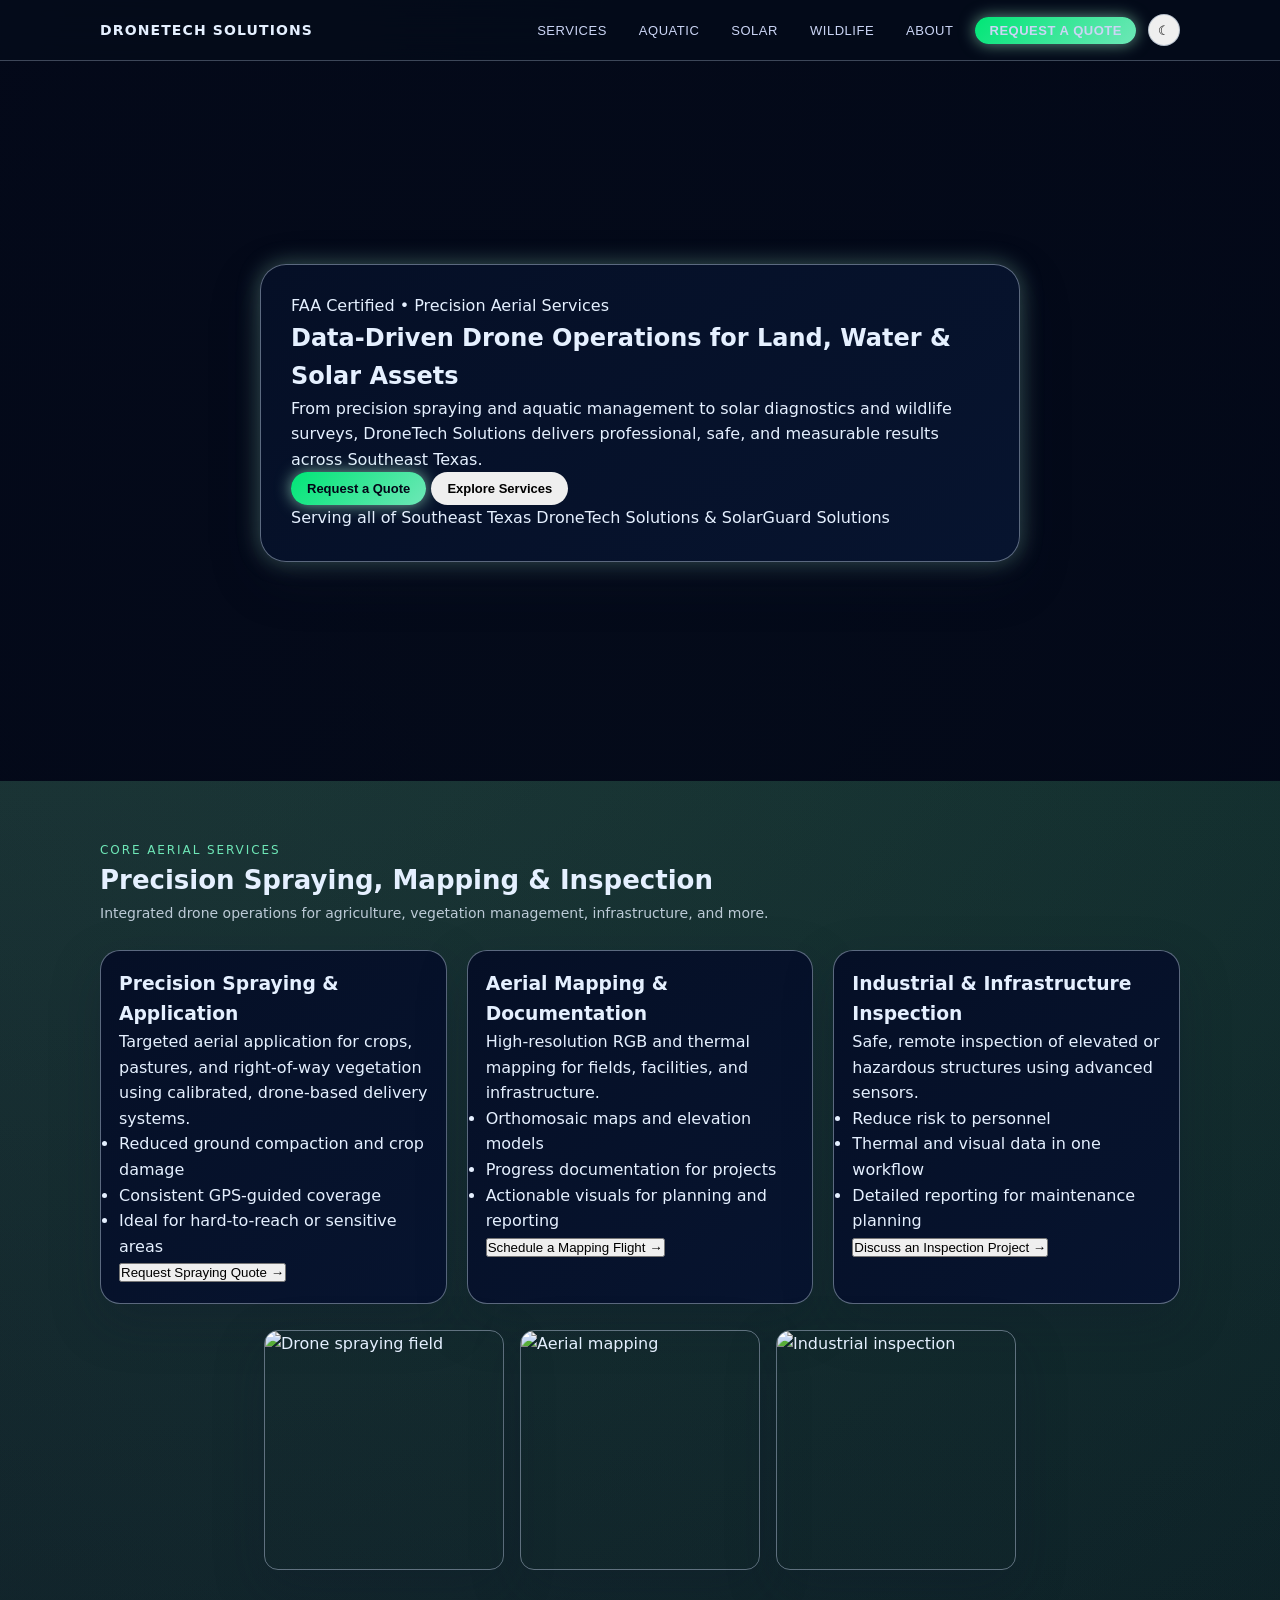
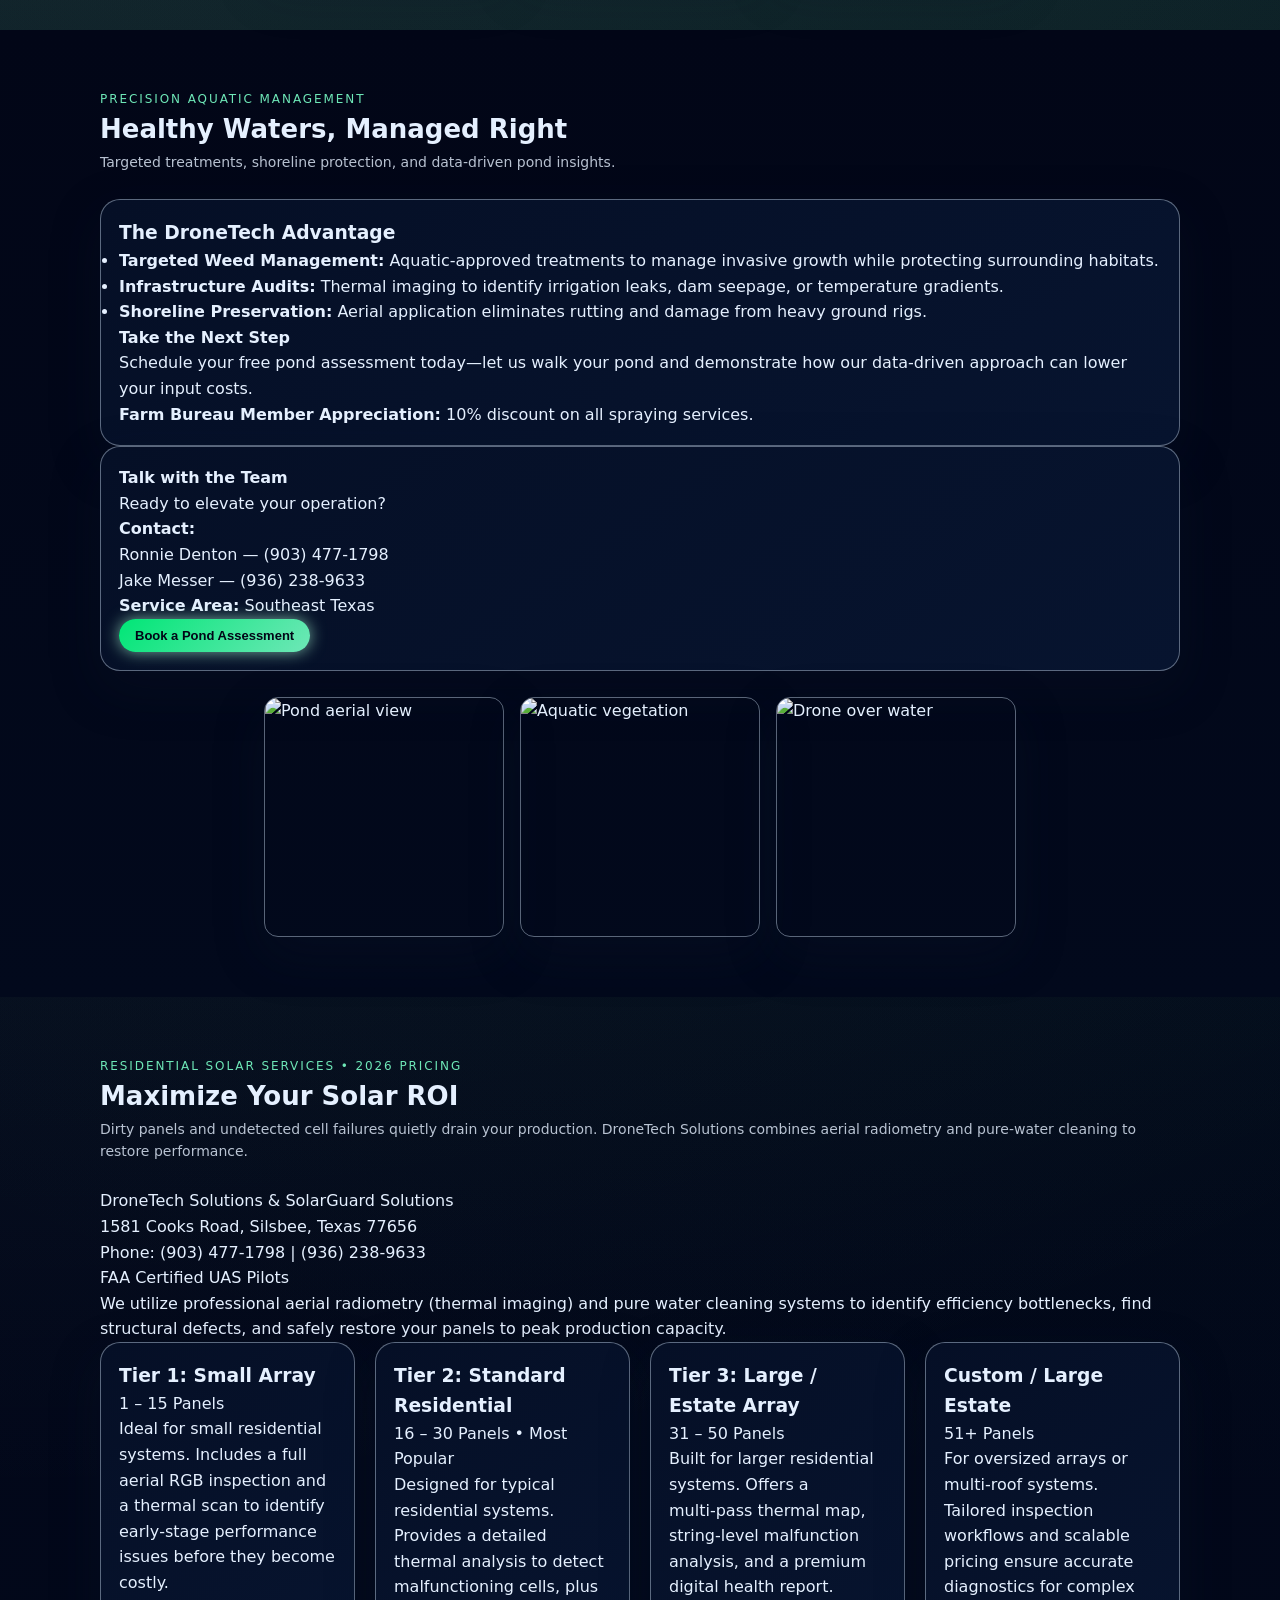
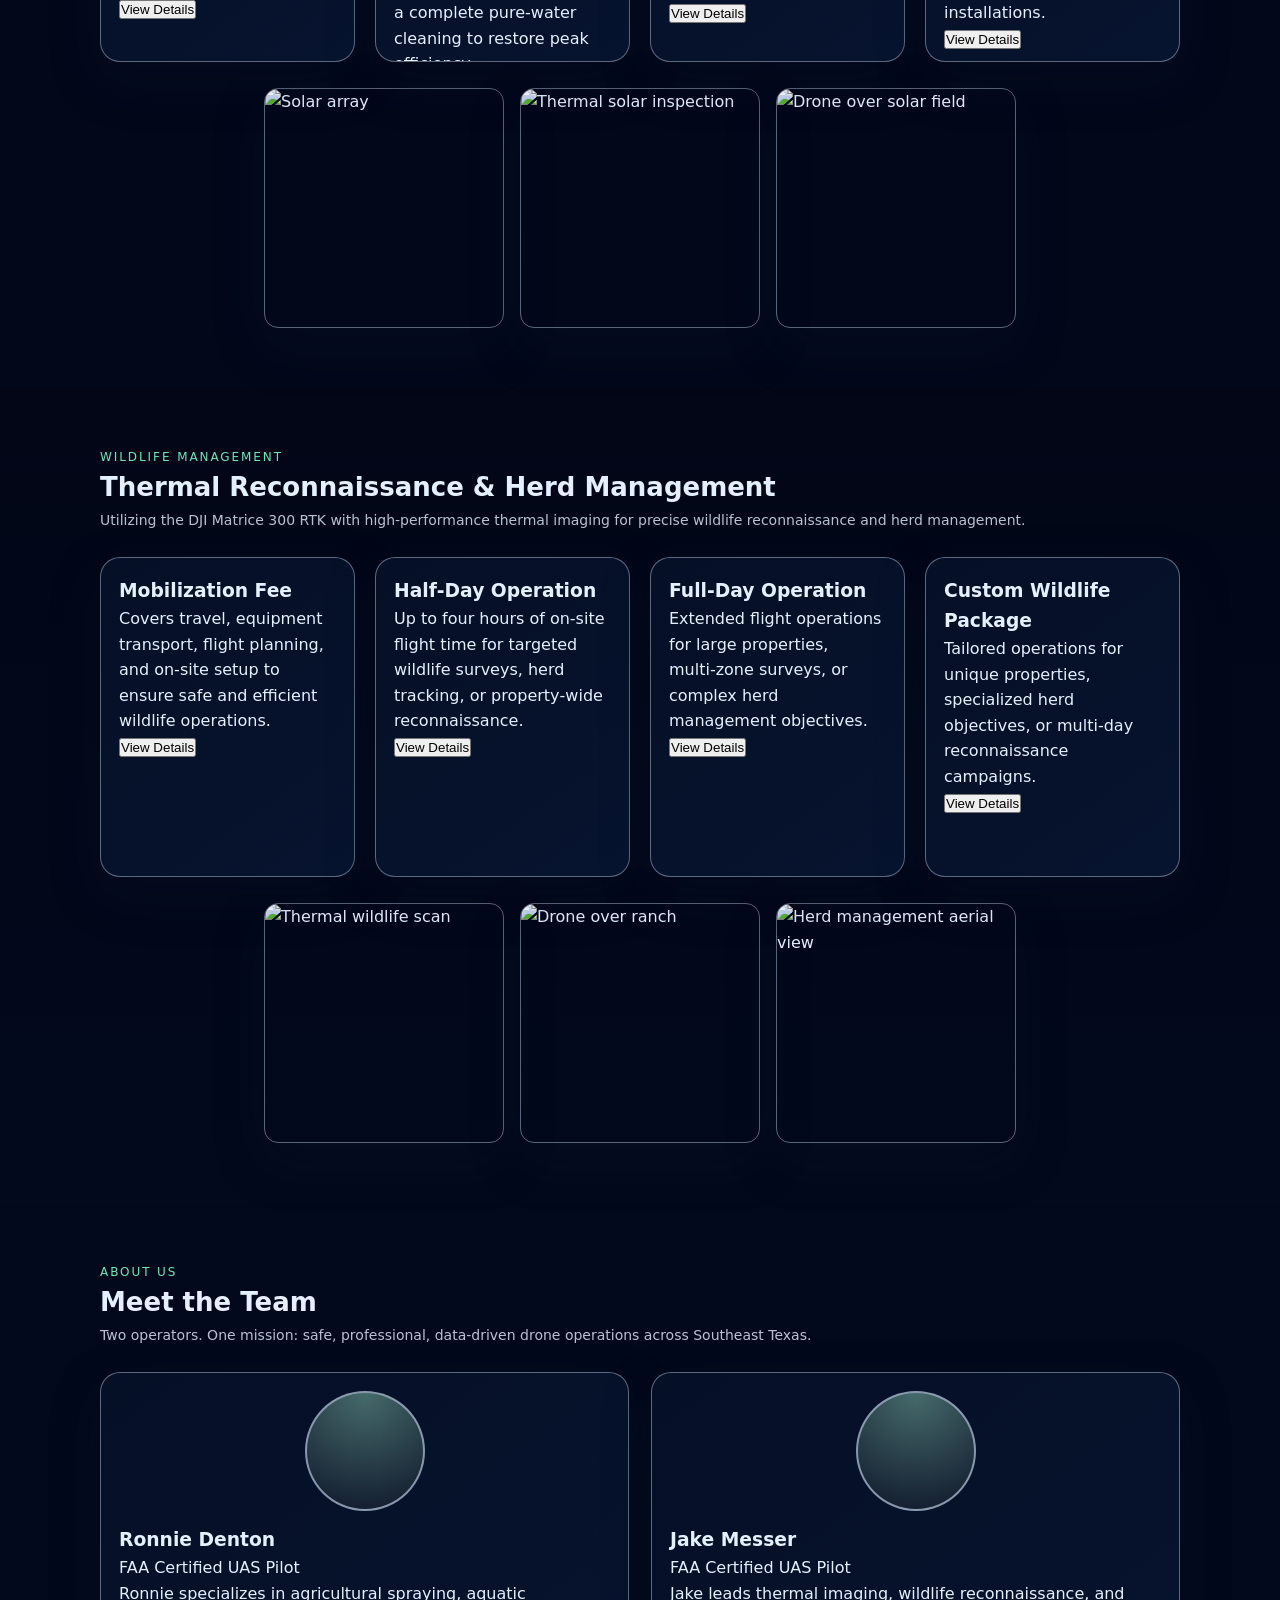
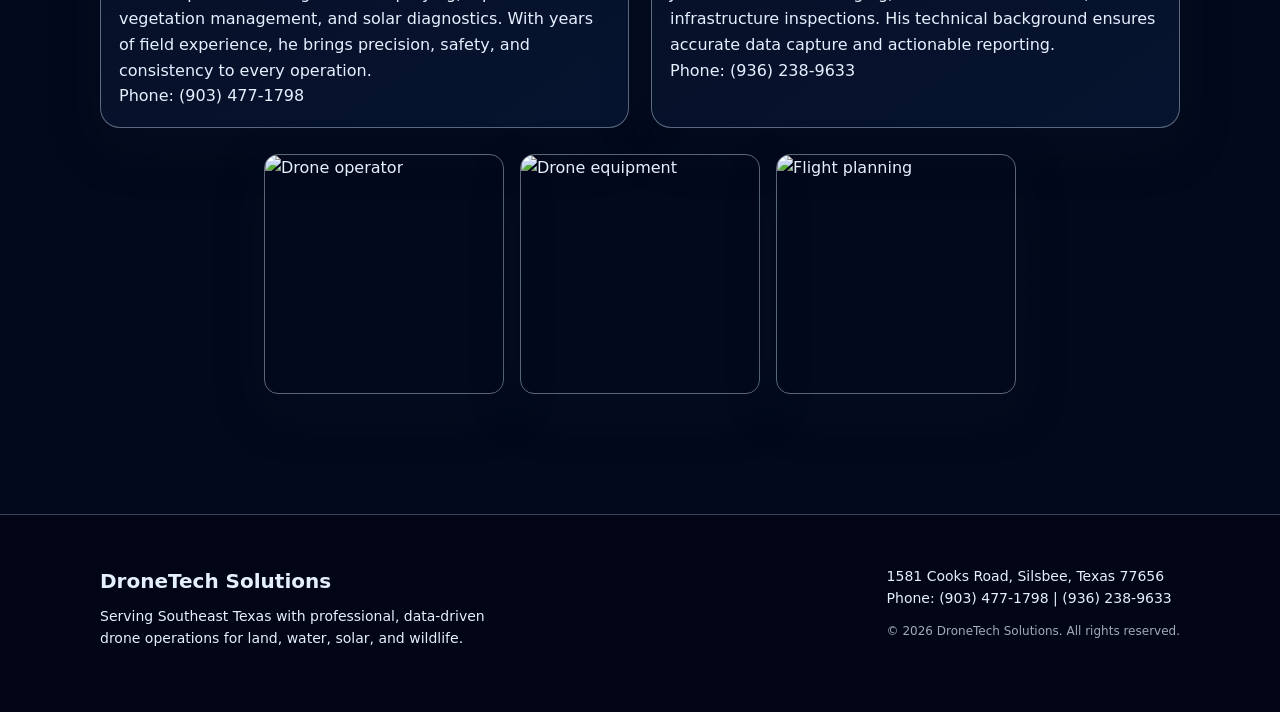
==== index.html @ 9f5ff547 "drone update June22" ====
<!DOCTYPE html>
<html lang="en" class="dark">
<head>
  <meta charset="UTF-8" />
  <title>DroneTech Solutions</title>
  <meta name="viewport" content="width=device-width, initial-scale=1" />
  <link rel="stylesheet" href="styles.css" />
</head>

<body class="dark">

  <!-- HEADER -->
  <header class="header">
    <div class="container header-inner">
      <div class="logo-text">DroneTech Solutions</div>
      <nav class="nav-links">
        <button class="nav-link" onclick="scrollToSection('services')">Services</button>
        <button class="nav-link" onclick="scrollToSection('aquatic')">Aquatic</button>
        <button class="nav-link" onclick="scrollToSection('solar')">Solar</button>
        <button class="nav-link" onclick="scrollToSection('wildlife')">Wildlife</button>
        <button class="nav-link" onclick="scrollToSection('about')">About</button>
        <button class="nav-link primary-nav" id="openModalNav">Request a Quote</button>
        <button class="theme-toggle" id="themeToggle">☾</button>
      </nav>
    </div>
  </header>

  <!-- HERO -->
  <section class="hero">
    <div class="hero-bg"></div>
    <div class="hero-overlay"></div>

    <div class="container">
      <div class="hero-content">
        <div class="hero-pill">FAA Certified • Precision Aerial Services</div>

        <h1 class="hero-title">Data‑Driven Drone Operations for Land, Water & Solar Assets</h1>

        <p class="hero-subtitle">
          From precision spraying and aquatic management to solar diagnostics and wildlife surveys,
          DroneTech Solutions delivers professional, safe, and measurable results across Southeast Texas.
        </p>

        <div class="hero-actions">
          <button class="btn btn-primary" id="openModalHero">Request a Quote</button>
          <button class="btn btn-ghost" onclick="scrollToSection('services')">Explore Services</button>
        </div>

        <div class="hero-meta">
          <span>Serving all of Southeast Texas</span>
          <span class="dot"></span>
          <span>DroneTech Solutions & SolarGuard Solutions</span>
        </div>
      </div>
    </div>
  </section>

  <!-- SERVICES -->
  <section class="section" id="services">
    <div class="container">

      <div class="section-header">
        <p class="section-kicker">Core Aerial Services</p>
        <h2 class="section-title">Precision Spraying, Mapping & Inspection</h2>
        <p class="section-subtitle">
          Integrated drone operations for agriculture, vegetation management, infrastructure, and more.
        </p>
      </div>

      <div class="card-grid-3">

        <!-- SERVICE CARD 1 -->
        <article class="service-card hover-glow">
          <h3 class="service-card-title">Precision Spraying & Application</h3>
          <p class="service-card-text">
            Targeted aerial application for crops, pastures, and right‑of‑way vegetation using
            calibrated, drone‑based delivery systems.
          </p>
          <ul class="service-list">
            <li><span class="service-dot"></span>Reduced ground compaction and crop damage</li>
            <li><span class="service-dot"></span>Consistent GPS‑guided coverage</li>
            <li><span class="service-dot"></span>Ideal for hard‑to‑reach or sensitive areas</li>
          </ul>
          <button class="link-button" id="openModalSpray">Request Spraying Quote →</button>
        </article>

        <!-- SERVICE CARD 2 -->
        <article class="service-card hover-glow">
          <h3 class="service-card-title">Aerial Mapping & Documentation</h3>
          <p class="service-card-text">
            High‑resolution RGB and thermal mapping for fields, facilities, and infrastructure.
          </p>
          <ul class="service-list">
            <li><span class="service-dot"></span>Orthomosaic maps and elevation models</li>
            <li><span class="service-dot"></span>Progress documentation for projects</li>
            <li><span class="service-dot"></span>Actionable visuals for planning and reporting</li>
          </ul>
          <button class="link-button" id="openModalMap">Schedule a Mapping Flight →</button>
        </article>

        <!-- SERVICE CARD 3 -->
        <article class="service-card hover-glow">
          <h3 class="service-card-title">Industrial & Infrastructure Inspection</h3>
          <p class="service-card-text">
            Safe, remote inspection of elevated or hazardous structures using advanced sensors.
          </p>
          <ul class="service-list">
            <li><span class="service-dot"></span>Reduce risk to personnel</li>
            <li><span class="service-dot"></span>Thermal and visual data in one workflow</li>
            <li><span class="service-dot"></span>Detailed reporting for maintenance planning</li>
          </ul>
          <button class="link-button" id="openModalInfra">Discuss an Inspection Project →</button>
        </article>

      </div>

      <!-- SERVICES IMAGE STRIP -->
      <div class="image-strip">
        <div class="image-square hover-glow">
          <img src="images/services-1.jpg" alt="Drone spraying field">
        </div>
        <div class="image-square hover-glow">
          <img src="images/services-2.jpg" alt="Aerial mapping">
        </div>
        <div class="image-square hover-glow">
          <img src="images/services-3.jpg" alt="Industrial inspection">
        </div>
      </div>

    </div>
  </section>

  <!-- AQUATIC -->
  <section class="section section-alt" id="aquatic">
    <div class="container">

      <div class="section-header">
        <p class="section-kicker">Precision Aquatic Management</p>
        <h2 class="section-title">Healthy Waters, Managed Right</h2>
        <p class="section-subtitle">
          Targeted treatments, shoreline protection, and data‑driven pond insights.
        </p>
      </div>

      <div class="split-layout">

        <div class="split-main hover-glow">
          <h3 class="split-title">The DroneTech Advantage</h3>

          <ul class="service-list">
            <li><span class="service-dot"></span>
              <strong>Targeted Weed Management:</strong> Aquatic‑approved treatments to manage invasive growth while protecting surrounding habitats.
            </li>
            <li><span class="service-dot"></span>
              <strong>Infrastructure Audits:</strong> Thermal imaging to identify irrigation leaks, dam seepage, or temperature gradients.
            </li>
            <li><span class="service-dot"></span>
              <strong>Shoreline Preservation:</strong> Aerial application eliminates rutting and damage from heavy ground rigs.
            </li>
          </ul>

          <div class="callout-box">
            <h4>Take the Next Step</h4>
            <p>
              Schedule your free pond assessment today—let us walk your pond and demonstrate how our
              data‑driven approach can lower your input costs.
            </p>
            <p class="callout-note">
              <strong>Farm Bureau Member Appreciation:</strong> 10% discount on all spraying services.
            </p>
          </div>
        </div>

        <aside class="split-side hover-glow">
          <h4 class="split-side-title">Talk with the Team</h4>
          <p class="split-side-text">Ready to elevate your operation?</p>

          <p class="split-side-contact">
            <strong>Contact:</strong><br>
            Ronnie Denton — (903) 477‑1798<br>
            Jake Messer — (936) 238‑9633
          </p>

          <p class="split-side-text">
            <strong>Service Area:</strong> Southeast Texas
          </p>

          <button class="btn btn-primary" id="openModalAquatic">Book a Pond Assessment</button>
        </aside>

      </div>

      <!-- AQUATIC IMAGE STRIP -->
      <div class="image-strip">
        <div class="image-square hover-glow">
          <img src="images/aquatic-1.jpg" alt="Pond aerial view">
        </div>
        <div class="image-square hover-glow">
          <img src="images/aquatic-2.jpg" alt="Aquatic vegetation">
        </div>
        <div class="image-square hover-glow">
          <img src="images/aquatic-3.jpg" alt="Drone over water">
        </div>
      </div>

    </div>
  </section>

  <!-- SOLAR (FLIP CARDS) -->
  <section class="section" id="solar">
    <div class="container">

      <div class="section-header">
        <p class="section-kicker">Residential Solar Services • 2026 Pricing</p>
        <h2 class="section-title">Maximize Your Solar ROI</h2>
        <p class="section-subtitle">
          Dirty panels and undetected cell failures quietly drain your production. DroneTech Solutions
          combines aerial radiometry and pure‑water cleaning to restore performance.
        </p>
      </div>

      <div class="solar-intro hover-glow">
        <p>
          DroneTech Solutions & SolarGuard Solutions<br>
          1581 Cooks Road, Silsbee, Texas 77656<br>
          Phone: (903) 477‑1798 | (936) 238‑9633<br>
          FAA Certified UAS Pilots
        </p>
        <p class="solar-highlight">
          We utilize professional aerial radiometry (thermal imaging) and pure water cleaning systems to
          identify efficiency bottlenecks, find structural defects, and safely restore your panels to peak
          production capacity.
        </p>
      </div>

      <div class="card-grid-4">

        <!-- TIER 1 -->
        <div class="flip-card">
          <div class="flip-inner">

            <!-- FRONT -->
            <div class="flip-front pricing-card hover-glow">
              <h3 class="pricing-title">Tier 1: Small Array</h3>
              <p class="pricing-sub">1 – 15 Panels</p>
              <p class="pricing-summary">
                Ideal for small residential systems. Includes a full aerial RGB inspection and a thermal scan
                to identify early‑stage performance issues before they become costly.
              </p>
              <button class="flip-btn">View Details</button>
            </div>

            <!-- BACK -->
            <div class="flip-back pricing-card hover-glow">
              <h4 class="pricing-title">Tier 1 Pricing</h4>
              <p class="pricing-price">$199.00</p>
              <p class="pricing-note">+ $150 mobilization</p>

              <p class="pricing-body">
                Includes complete aerial RGB visual inspection, high‑resolution thermal imaging overlay,
                and standard soft‑wash pure water cleaning. Digital report included.
              </p>

              <button class="flip-btn flip-close">Close</button>
            </div>

          </div>
        </div>

        <!-- TIER 2 -->
        <div class="flip-card">
          <div class="flip-inner">

            <!-- FRONT -->
            <div class="flip-front pricing-card hover-glow">
              <h3 class="pricing-title">Tier 2: Standard Residential</h3>
              <p class="pricing-sub">16 – 30 Panels • Most Popular</p>
              <p class="pricing-summary">
                Designed for typical residential systems. Provides a detailed thermal analysis to detect
                malfunctioning cells, plus a complete pure‑water cleaning to restore peak efficiency.
              </p>
              <button class="flip-btn">View Details</button>
            </div>

            <!-- BACK -->
            <div class="flip-back pricing-card hover-glow">
              <h4 class="pricing-title">Tier 2 Pricing</h4>
              <p class="pricing-price">$329.00</p>

              <p class="pricing-body">
                Includes radiometric UAS scan, multi‑angle aerial mapping, and comprehensive pure‑water
                cleaning to remove dirt, pollen, and debris. Includes comparative data summary.
              </p>

              <button class="flip-btn flip-close">Close</button>
            </div>

          </div>
        </div>

        <!-- TIER 3 -->
        <div class="flip-card">
          <div class="flip-inner">

            <!-- FRONT -->
            <div class="flip-front pricing-card hover-glow">
              <h3 class="pricing-title">Tier 3: Large / Estate Array</h3>
              <p class="pricing-sub">31 – 50 Panels</p>
              <p class="pricing-summary">
                Built for larger residential systems. Offers a multi‑pass thermal map, string‑level
                malfunction analysis, and a premium digital health report.
              </p>
              <button class="flip-btn">View Details</button>
            </div>

            <!-- BACK -->
            <div class="flip-back pricing-card hover-glow">
              <h4 class="pricing-title">Tier 3 Pricing</h4>
              <p class="pricing-price">$425.00</p>

              <p class="pricing-body">
                Includes multi‑pass thermal mapping, string‑level malfunction analysis, and exhaustive
                pure‑water cleaning. Includes premium digital dashboard health report.
              </p>

              <button class="flip-btn flip-close">Close</button>
            </div>

          </div>
        </div>

        <!-- CUSTOM -->
        <div class="flip-card">
          <div class="flip-inner">

            <!-- FRONT -->
            <div class="flip-front pricing-card hover-glow">
              <h3 class="pricing-title">Custom / Large Estate</h3>
              <p class="pricing-sub">51+ Panels</p>
              <p class="pricing-summary">
                For oversized arrays or multi‑roof systems. Tailored inspection workflows and scalable
                pricing ensure accurate diagnostics for complex installations.
              </p>
              <button class="flip-btn">View Details</button>
            </div>

            <!-- BACK -->
            <div class="flip-back pricing-card hover-glow">
              <h4 class="pricing-title">Custom Tier Pricing</h4>
              <p class="pricing-price">Contact for Quote</p>
              <p class="pricing-note">$7.50 per additional panel beyond 50</p>

              <p class="pricing-body">
                Includes custom inspection workflows, scaled pricing, and detailed reporting for large or
                complex solar installations.
              </p>

              <button class="flip-btn flip-close">Close</button>
            </div>

          </div>
        </div>

      </div>

      <!-- SOLAR IMAGE STRIP -->
      <div class="image-strip">
        <div class="image-square hover-glow">
          <img src="images/solar-1.jpg" alt="Solar array">
        </div>
        <div class="image-square hover-glow">
          <img src="images/solar-2.jpg" alt="Thermal solar inspection">
        </div>
        <div class="image-square hover-glow">
          <img src="images/solar-3.jpg" alt="Drone over solar field">
        </div>
      </div>

    </div>
  </section>

  <!-- WILDLIFE (FLIP CARDS) -->
  <section class="section section-alt" id="wildlife">
    <div class="container">

      <div class="section-header">
        <p class="section-kicker">Wildlife Management</p>
        <h2 class="section-title">Thermal Reconnaissance & Herd Management</h2>
        <p class="section-subtitle">
          Utilizing the DJI Matrice 300 RTK with high‑performance thermal imaging for precise wildlife
          reconnaissance and herd management.
        </p>
      </div>

      <div class="card-grid-4">

        <!-- MOBILIZATION -->
        <div class="flip-card">
          <div class="flip-inner">

            <!-- FRONT -->
            <div class="flip-front pricing-card hover-glow">
              <h3 class="pricing-title">Mobilization Fee</h3>
              <p class="pricing-summary">
                Covers travel, equipment transport, flight planning, and on‑site setup to ensure safe and
                efficient wildlife operations.
              </p>
              <button class="flip-btn">View Details</button>
            </div>

            <!-- BACK -->
            <div class="flip-back pricing-card hover-glow">
              <h4 class="pricing-title">Mobilization Pricing</h4>
              <p class="pricing-price">$500</p>

              <p class="pricing-body">
                Includes site assessment, flight planning, equipment transport, and setup for wildlife
                operations.
              </p>

              <button class="flip-btn flip-close">Close</button>
            </div>

          </div>
        </div>

        <!-- HALF DAY -->
        <div class="flip-card">
          <div class="flip-inner">

            <!-- FRONT -->
            <div class="flip-front pricing-card hover-glow">
              <h3 class="pricing-title">Half‑Day Operation</h3>
              <p class="pricing-summary">
                Up to four hours of on‑site flight time for targeted wildlife surveys, herd tracking, or
                property‑wide reconnaissance.
              </p>
              <button class="flip-btn">View Details</button>
            </div>

            <!-- BACK -->
            <div class="flip-back pricing-card hover-glow">
              <h4 class="pricing-title">Half‑Day Pricing</h4>
              <p class="pricing-price">$1,000</p>

              <p class="pricing-body">
                Includes up to 4 hours of flight time for surveys or targeted scouting across your property.
              </p>

              <button class="flip-btn flip-close">Close</button>
            </div>

          </div>
        </div>

        <!-- FULL DAY -->
        <div class="flip-card">
          <div class="flip-inner">

            <!-- FRONT -->
            <div class="flip-front pricing-card hover-glow">
              <h3 class="pricing-title">Full‑Day Operation</h3>
              <p class="pricing-summary">
                Extended flight operations for large properties, multi‑zone surveys, or complex herd
                management objectives.
              </p>
              <button class="flip-btn">View Details</button>
            </div>

            <!-- BACK -->
            <div class="flip-back pricing-card hover-glow">
              <h4 class="pricing-title">Full‑Day Pricing</h4>
              <p class="pricing-price">$1,800</p>

              <p class="pricing-body">
                Includes up to 8 hours of flight time, multi‑zone coverage, and detailed thermal
                reconnaissance reporting.
              </p>

              <button class="flip-btn flip-close">Close</button>
            </div>

          </div>
        </div>

        <!-- CUSTOM WILDLIFE -->
        <div class="flip-card">
          <div class="flip-inner">

            <!-- FRONT -->
            <div class="flip-front pricing-card hover-glow">
              <h3 class="pricing-title">Custom Wildlife Package</h3>
              <p class="pricing-summary">
                Tailored operations for unique properties, specialized herd objectives, or multi‑day
                reconnaissance campaigns.
              </p>
              <button class="flip-btn">View Details</button>
            </div>

            <!-- BACK -->
            <div class="flip-back pricing-card hover-glow">
              <h4 class="pricing-title">Custom Package Pricing</h4>
              <p class="pricing-price">Contact for Quote</p>

              <p class="pricing-body">
                Designed around your property, herd goals, and operational constraints. Includes planning,
                execution, and reporting.
              </p>

              <button class="flip-btn flip-close">Close</button>
            </div>

          </div>
        </div>

      </div>

      <!-- WILDLIFE IMAGE STRIP -->
      <div class="image-strip">
        <div class="image-square hover-glow">
          <img src="images/wildlife-1.jpg" alt="Thermal wildlife scan">
        </div>
        <div class="image-square hover-glow">
          <img src="images/wildlife-2.jpg" alt="Drone over ranch">
        </div>
        <div class="image-square hover-glow">
          <img src="images/wildlife-3.jpg" alt="Herd management aerial view">
        </div>
      </div>

    </div>
  </section>

  <!-- ABOUT -->
 <section class="section" id="about">
  <div class="container">

    <div class="section-header">
      <p class="section-kicker">About Us</p>
      <h2 class="section-title">Meet the Team</h2>
      <p class="section-subtitle">
        Two operators. One mission: safe, professional, data‑driven drone operations across Southeast Texas.
      </p>
    </div>

    <div class="about-grid">

      <!-- RONNIE -->
      <article class="about-card hover-glow">
        <div class="about-headshot-wrapper">
          <div class="about-headshot-placeholder"></div>
        </div>
        <h3 class="about-name">Ronnie Denton</h3>
        <p class="about-role">FAA Certified UAS Pilot</p>
        <p class="about-text">
          Ronnie specializes in agricultural spraying, aquatic vegetation management, and solar diagnostics.
          With years of field experience, he brings precision, safety, and consistency to every operation.
        </p>
        <p class="about-text">
          Phone: (903) 477‑1798
        </p>
      </article>

      <!-- JAKE -->
      <article class="about-card hover-glow">
        <div class="about-headshot-wrapper">
          <div class="about-headshot-placeholder"></div>
        </div>
        <h3 class="about-name">Jake Messer</h3>
        <p class="about-role">FAA Certified UAS Pilot</p>
        <p class="about-text">
          Jake leads thermal imaging, wildlife reconnaissance, and infrastructure inspections. His technical
          background ensures accurate data capture and actionable reporting.
        </p>
        <p class="about-text">
          Phone: (936) 238‑9633
        </p>
      </article>

    </div>

    <!-- ABOUT IMAGE STRIP -->
    <div class="image-strip">
      <div class="image-square hover-glow">
        <img src="images/about-1.jpg" alt="Drone operator">
      </div>
      <div class="image-square hover-glow">
        <img src="images/about-2.jpg" alt="Drone equipment">
      </div>
      <div class="image-square hover-glow">
        <img src="images/about-3.jpg" alt="Flight planning">
      </div>
    </div>

  </div>
</section>


    </div>
  </section>

  <!-- FOOTER -->
  <footer class="footer">
    <div class="container footer-inner">
      <div class="footer-left">
        <p class="footer-brand">DroneTech Solutions</p>
        <p class="footer-text">
          Serving Southeast Texas with professional, data‑driven drone operations for land, water, solar, and wildlife.
        </p>
      </div>
      <div class="footer-right">
        <p class="footer-text">
          1581 Cooks Road, Silsbee, Texas 77656<br>
          Phone: (903) 477‑1798 | (936) 238‑9633
        </p>
        <p class="footer-meta">
          © <span id="year"></span> DroneTech Solutions. All rights reserved.
        </p>
      </div>
    </div>
  </footer>

  <!-- MODAL -->
  <div class="modal-backdrop" id="modalBackdrop">
    <div class="modal">
      <button class="modal-close" id="modalClose">×</button>
      <h2 class="modal-title">Request a Quote</h2>
      <p class="modal-subtitle">
        Share a few details about your project and we’ll follow up with a tailored proposal.
      </p>

      <form class="modal-form" id="contactForm">
        <div class="modal-field">
          <label for="name">Name</label>
          <input id="name" name="name" type="text" required />
        </div>

        <div class="modal-field">
          <label for="email">Email</label>
          <input id="email" name="email" type="email" required />
        </div>

        <div class="modal-field">
          <label for="phone">Phone</label>
          <input id="phone" name="phone" type="tel" />
        </div>

        <div class="modal-field">
          <label for="service">Service Type</label>
          <select id="service" name="service">
            <option value="spraying">Precision Spraying</option>
            <option value="mapping">Aerial Mapping</option>
            <option value="inspection">Industrial Inspection</option>
            <option value="aquatic">Aquatic Management</option>
            <option value="solar">Solar Diagnostics</option>
            <option value="wildlife">Wildlife Operations</option>
          </select>
        </div>

        <div class="modal-field">
          <label for="details">Project Details</label>
          <textarea id="details" name="details" rows="4"></textarea>
        </div>

        <button class="btn btn-primary btn-full" type="submit">Submit Request</button>
      </form>
    </div>
  </div>

  <script src="script.js"></script>
</body>
</html>
---- styles.css ----
/* ============================================================
   GLOBAL RESET & ROOT VARIABLES
   ============================================================ */
* {
  margin: 0;
  padding: 0;
  box-sizing: border-box;
}

:root {
  /* BRAND COLORS */
  --mint: #a7f3d0;
  --mint-soft: #6ee7b7;
  --mint-strong: #00e676;

  /* DARK MODE COLORS */
  --dark-bg-1: #020617;
  --dark-bg-2: #02091c;
  --dark-card-1: #050f26;
  --dark-card-2: #07142f;
  --dark-text-main: #e5f0ff;
  --dark-text-muted: #9ca3af;

  /* LIGHT MODE COLORS (D‑3 + L‑2 + G‑2) */
  --light-bg-1: #f1f5f9;
  --light-bg-2: #e8f3ef;
  --light-card-1: #e2e8f0;
  --light-card-2: #d9e2ea;
  --light-text-main: #0f172a;
  --light-text-muted: #475569;

  /* SHARED */
  --radius-lg: 20px;
  --radius-md: 14px;
  --radius-sm: 9px;

  --shadow-card: 0 18px 50px rgba(15, 23, 42, 0.25);
  --shadow-glow: 0 0 22px rgba(167, 243, 208, 0.35);

  --transition-fast: 0.18s ease-out;
  --transition-med: 0.25s ease-out;
}

/* ============================================================
   BODY — LIGHT & DARK MODE
   ============================================================ */
body.dark {
  background:
    radial-gradient(circle at top left, rgba(167, 243, 208, 0.18), transparent 55%),
    radial-gradient(circle at top right, rgba(22, 163, 74, 0.18), transparent 55%),
    linear-gradient(180deg, var(--dark-bg-1), var(--dark-bg-2));
  color: var(--dark-text-main);
}

body.light {
  background:
    radial-gradient(circle at top left, rgba(167, 243, 208, 0.18), transparent 55%),
    radial-gradient(circle at top right, rgba(22, 163, 74, 0.18), transparent 55%),
    linear-gradient(180deg, var(--light-bg-1), var(--light-bg-2));
  color: var(--light-text-main);
}

body {
  font-family: system-ui, -apple-system, BlinkMacSystemFont, "Segoe UI", sans-serif;
  line-height: 1.6;
}

/* ============================================================
   CONTAINER
   ============================================================ */
.container {
  width: 100%;
  max-width: 1120px;
  margin: 0 auto;
  padding: 0 20px;
}

/* ============================================================
   HEADER
   ============================================================ */
.header {
  position: sticky;
  top: 0;
  z-index: 40;
  padding: 14px 0;
  backdrop-filter: blur(18px);
  border-bottom: 1px solid rgba(148, 163, 184, 0.4);
}

body.dark .header {
  background: rgba(2, 6, 23, 0.9);
}

body.light .header {
  background: rgba(241, 245, 249, 0.9);
}

.header-inner {
  display: flex;
  justify-content: space-between;
  align-items: center;
}

.logo-text {
  font-weight: 700;
  letter-spacing: 0.08em;
  text-transform: uppercase;
  font-size: 14px;
}

/* NAV */
.nav-links {
  display: flex;
  gap: 12px;
  align-items: center;
}

.nav-link {
  background: transparent;
  border: none;
  cursor: pointer;
  font-size: 13px;
  letter-spacing: 0.04em;
  text-transform: uppercase;
  padding: 6px 10px;
  position: relative;
  transition: color var(--transition-fast);
}

body.dark .nav-link {
  color: #cbd5f5;
}

body.light .nav-link {
  color: #334155;
}

.nav-link:hover {
  color: var(--mint-strong);
}

.nav-link::after {
  content: "";
  position: absolute;
  left: 0;
  bottom: -4px;
  width: 0;
  height: 2px;
  background: linear-gradient(to right, var(--mint-strong), var(--mint-soft));
  transition: width var(--transition-fast);
}

.nav-link:hover::after {
  width: 100%;
}

/* PRIMARY NAV BUTTON */
.primary-nav {
  border-radius: 999px;
  padding: 6px 14px;
  background: linear-gradient(135deg, var(--mint-strong), var(--mint-soft));
  color: #020617;
  font-weight: 600;
  box-shadow: 0 0 16px rgba(167, 243, 208, 0.6);
}

/* THEME TOGGLE */
.theme-toggle {
  width: 32px;
  height: 32px;
  border-radius: 999px;
  border: 1px solid rgba(148, 163, 184, 0.6);
  cursor: pointer;
  display: flex;
  align-items: center;
  justify-content: center;
}

/* ============================================================
   HERO
   ============================================================ */
.hero {
  position: relative;
  min-height: 80vh;
  display: flex;
  align-items: center;
  padding: 48px 0 64px;
}

.hero-bg {
  position: absolute;
  inset: 0;
  background: url("images/hero-drone-placeholder.jpg") center/cover no-repeat;
  opacity: 0.45;
}

.hero-overlay {
  position: absolute;
  inset: 0;
  background: radial-gradient(circle at bottom, rgba(2, 6, 23, 0.9), rgba(2, 6, 23, 0.95));
}

.hero-content {
  position: relative;
  z-index: 2;
  max-width: 760px;
  margin: 0 auto;
  padding: 28px 30px 30px;
  border-radius: 26px;
  border: 1px solid rgba(148, 163, 184, 0.6);
  box-shadow: var(--shadow-card), var(--shadow-glow);
}

body.dark .hero-content {
  background: linear-gradient(145deg, var(--dark-card-1), var(--dark-card-2));
}

body.light .hero-content {
  background: linear-gradient(145deg, var(--light-card-1), var(--light-card-2));
}

/* ============================================================
   SECTIONS
   ============================================================ */
.section {
  padding: 60px 0;
}

.section-alt {
  padding: 60px 0;
}

body.dark .section-alt {
  background: linear-gradient(180deg, var(--dark-bg-1), var(--dark-bg-2));
}

body.light .section-alt {
  background: linear-gradient(180deg, var(--light-bg-1), var(--light-bg-2));
}

.section-header {
  margin-bottom: 26px;
}

.section-kicker {
  font-size: 12px;
  letter-spacing: 0.16em;
  text-transform: uppercase;
  color: var(--mint-soft);
}

.section-title {
  font-size: 26px;
  font-weight: 700;
}

.section-subtitle {
  font-size: 14px;
  opacity: 0.8;
}

/* ============================================================
   CARDS (SERVICE, ABOUT, PRICING)
   ============================================================ */
.service-card,
.about-card,
.pricing-card,
.split-main,
.split-side {
  border-radius: var(--radius-lg);
  padding: 18px;
  border: 1px solid rgba(148, 163, 184, 0.6);
  box-shadow: var(--shadow-card);
  transition: transform var(--transition-fast), box-shadow var(--transition-fast);
}

body.dark .service-card,
body.dark .about-card,
body.dark .pricing-card,
body.dark .split-main,
body.dark .split-side {
  background: linear-gradient(145deg, var(--dark-card-1), var(--dark-card-2));
}

body.light .service-card,
body.light .about-card,
body.light .pricing-card,
body.light .split-main,
body.light .split-side {
  background: linear-gradient(145deg, var(--light-card-1), var(--light-card-2));
}

.hover-glow:hover {
  transform: translateY(-2px);
  box-shadow: var(--shadow-card), var(--shadow-glow);
}

/* ============================================================
   GRID LAYOUTS
   ============================================================ */
.card-grid-3,
.card-grid-4 {
  display: grid;
  gap: 20px;
}

.card-grid-3 {
  grid-template-columns: repeat(3, 1fr);
}

.card-grid-4 {
  grid-template-columns: repeat(4, 1fr);
}

@media (max-width: 1024px) {
  .card-grid-3,
  .card-grid-4 {
    grid-template-columns: repeat(2, 1fr);
  }
}

@media (max-width: 720px) {
  .card-grid-3,
  .card-grid-4 {
    grid-template-columns: 1fr;
  }
}

/* ============================================================
   IMAGE STRIPS
   ============================================================ */
.image-strip {
  margin-top: 26px;
  display: flex;
  gap: 16px;
  justify-content: center;
}

.image-square {
  width: 100%;
  max-width: 240px;
  aspect-ratio: 1 / 1;
  border-radius: 14px;
  overflow: hidden;
  border: 1px solid rgba(148, 163, 184, 0.6);
  box-shadow: var(--shadow-card);
}

.image-square img {
  width: 100%;
  height: 100%;
  object-fit: cover;
}

/* ============================================================
   FLIP CARDS (SOLAR + WILDLIFE)
   ============================================================ */
.flip-card {
  perspective: 1000px;
}

.flip-inner {
  position: relative;
  width: 100%;
  height: 320px;
  transform-style: preserve-3d;
  transition: transform 0.6s ease;
}

.flip-card.flipped .flip-inner {
  transform: rotateY(180deg);
}

.flip-front,
.flip-back {
  position: absolute;
  inset: 0;
  backface-visibility: hidden;
  border-radius: var(--radius-lg);
  padding: 18px;
  overflow-y: auto;
  border: 1px solid rgba(148, 163, 184, 0.6);
}

body.dark .flip-front,
body.dark .flip-back {
  background: linear-gradient(145deg, var(--dark-card-1), var(--dark-card-2));
}

body.light .flip-front,
body.light .flip-back {
  background: linear-gradient(145deg, var(--light-card-1), var(--light-card-2));
}

.flip-back {
  transform: rotateY(180deg);
}

/* ============================================================
   ABOUT SECTION
   ============================================================ */
.about-grid {
  display: grid;
  grid-template-columns: repeat(2, 1fr);
  gap: 22px;
}

@media (max-width: 900px) {
  .about-grid {
    grid-template-columns: 1fr;
  }
}

.about-headshot-wrapper {
  display: flex;
  justify-content: center;
  margin-bottom: 14px;
}

.about-headshot-placeholder {
  width: 120px;
  height: 120px;
  border-radius: 999px;
  background: radial-gradient(circle at top, rgba(167, 243, 208, 0.4), rgba(15, 23, 42, 1));
  border: 2px solid rgba(148, 163, 184, 0.9);
}

/* ============================================================
   FOOTER (ORIGINAL LAYOUT)
   ============================================================ */
.footer {
  padding: 50px 0;
  margin-top: 60px;
  border-top: 1px solid rgba(148, 163, 184, 0.4);
}

body.dark .footer {
  background: rgba(2, 6, 23, 0.95);
}

body.light .footer {
  background: rgba(241, 245, 249, 0.95);
}

.footer-inner {
  display: flex;
  justify-content: space-between;
  gap: 40px;
  flex-wrap: wrap;
}

.footer-left,
.footer-right {
  max-width: 420px;
}

.footer-brand {
  font-size: 20px;
  font-weight: 700;
  margin-bottom: 8px;
}

.footer-text {
  font-size: 14px;
  margin-bottom: 12px;
}

.footer-meta {
  font-size: 12px;
  opacity: 0.7;
}

/* ============================================================
   MODAL
   ============================================================ */
.modal-backdrop {
  position: fixed;
  inset: 0;
  background: rgba(0,0,0,0.6);
  display: none;
  align-items: center;
  justify-content: center;
  z-index: 200;
}

.modal {
  width: 100%;
  max-width: 480px;
  padding: 24px;
  border-radius: 20px;
  border: 1px solid rgba(148, 163, 184, 0.6);
  box-shadow: var(--shadow-card);
}

body.dark .modal {
  background: linear-gradient(145deg, var(--dark-card-1), var(--dark-card-2));
}

body.light .modal {
  background: linear-gradient(145deg, var(--light-card-1), var(--light-card-2));
}

.modal-close {
  background: transparent;
  border: none;
  font-size: 24px;
  float: right;
  cursor: pointer;
}

.modal-field {
  margin-bottom: 14px;
}

.modal-field label {
  display: block;
  margin-bottom: 4px;
  font-size: 13px;
}

.modal-field input,
.modal-field select,
.modal-field textarea {
  width: 100%;
  padding: 10px;
  border-radius: 10px;
  border: 1px solid rgba(148, 163, 184, 0.6);
  background: rgba(255,255,255,0.1);
}

/* ============================================================
   BUTTONS
   ============================================================ */
.btn {
  border-radius: 999px;
  border: none;
  cursor: pointer;
  font-size: 13px;
  font-weight: 600;
  padding: 9px 16px;
  display: inline-flex;
  align-items: center;
  justify-content: center;
  gap: 6px;
}

.btn-primary {
  background: linear-gradient(135deg, var(--mint-strong), var(--mint-soft));
  color: #020617;
  box-shadow: 0 0 16px rgba(167, 243, 208, 0.7);
}

.btn-full {
  width: 100%;
}
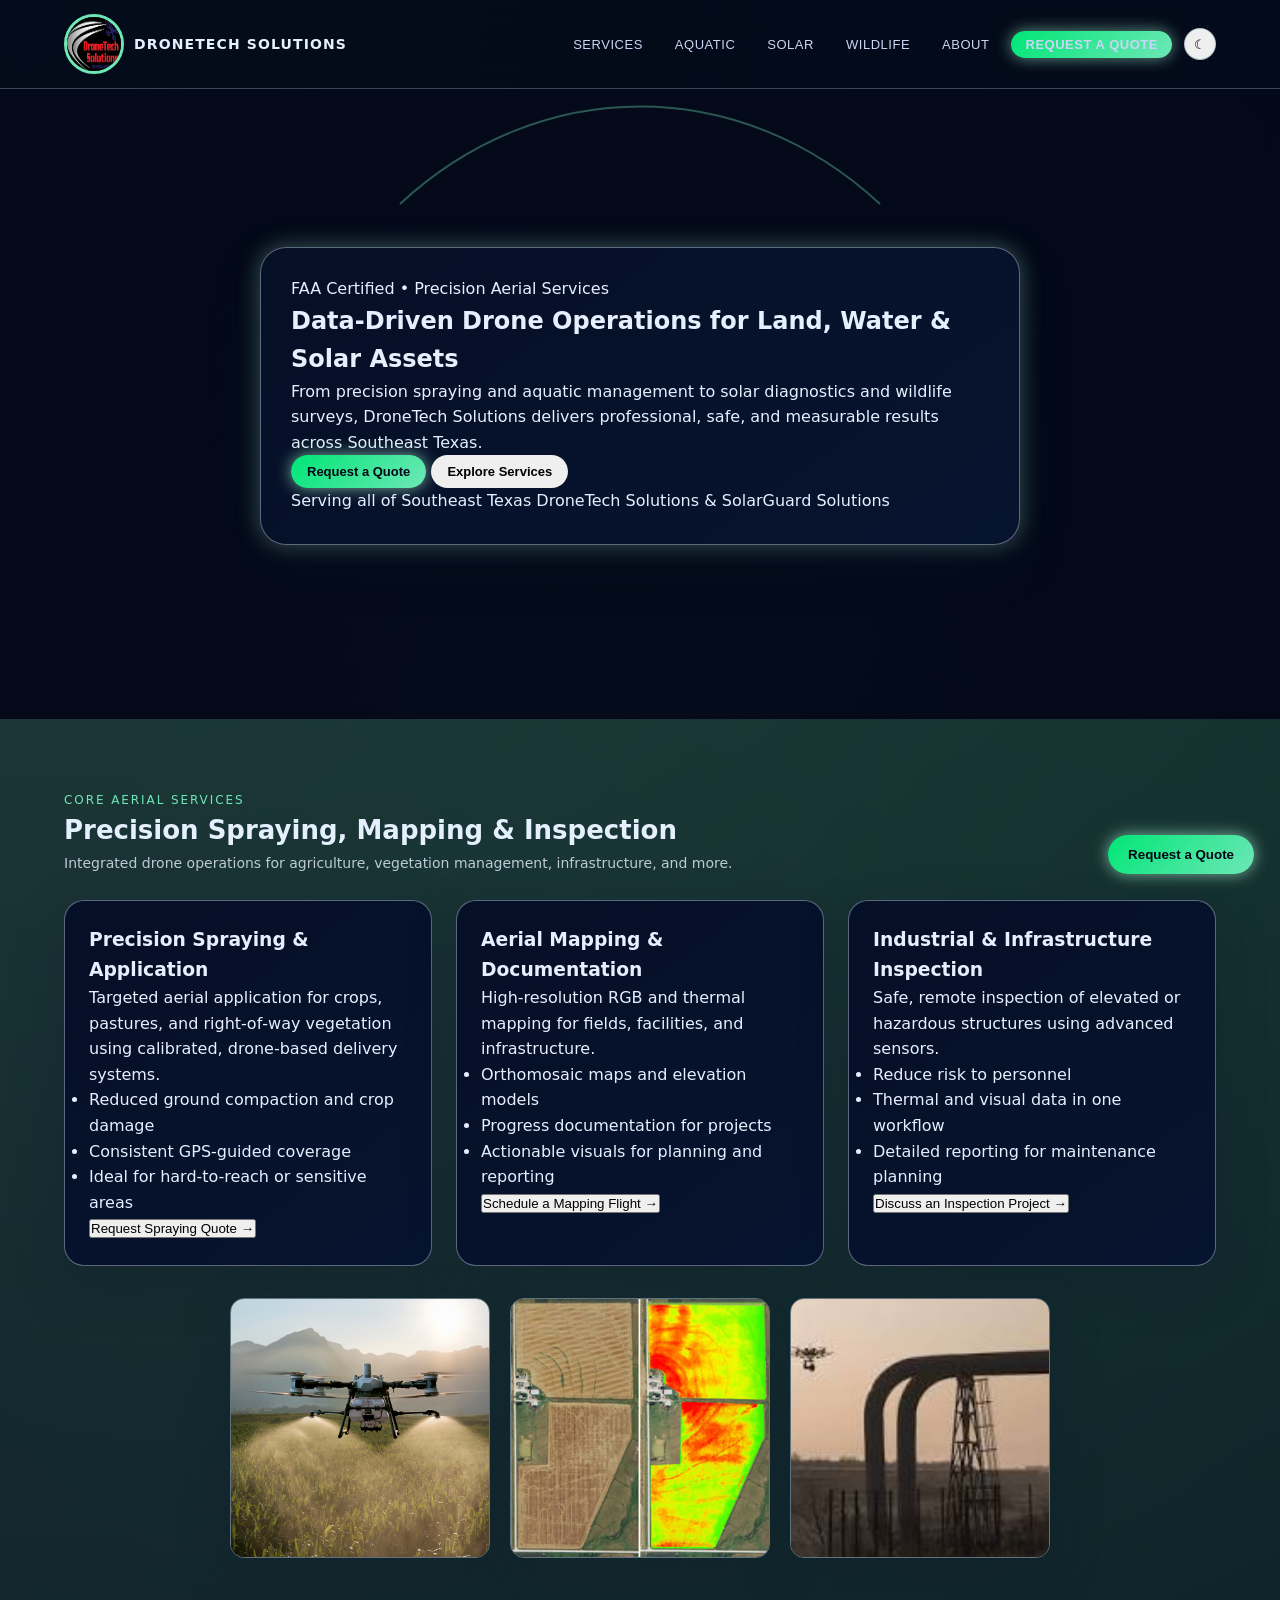
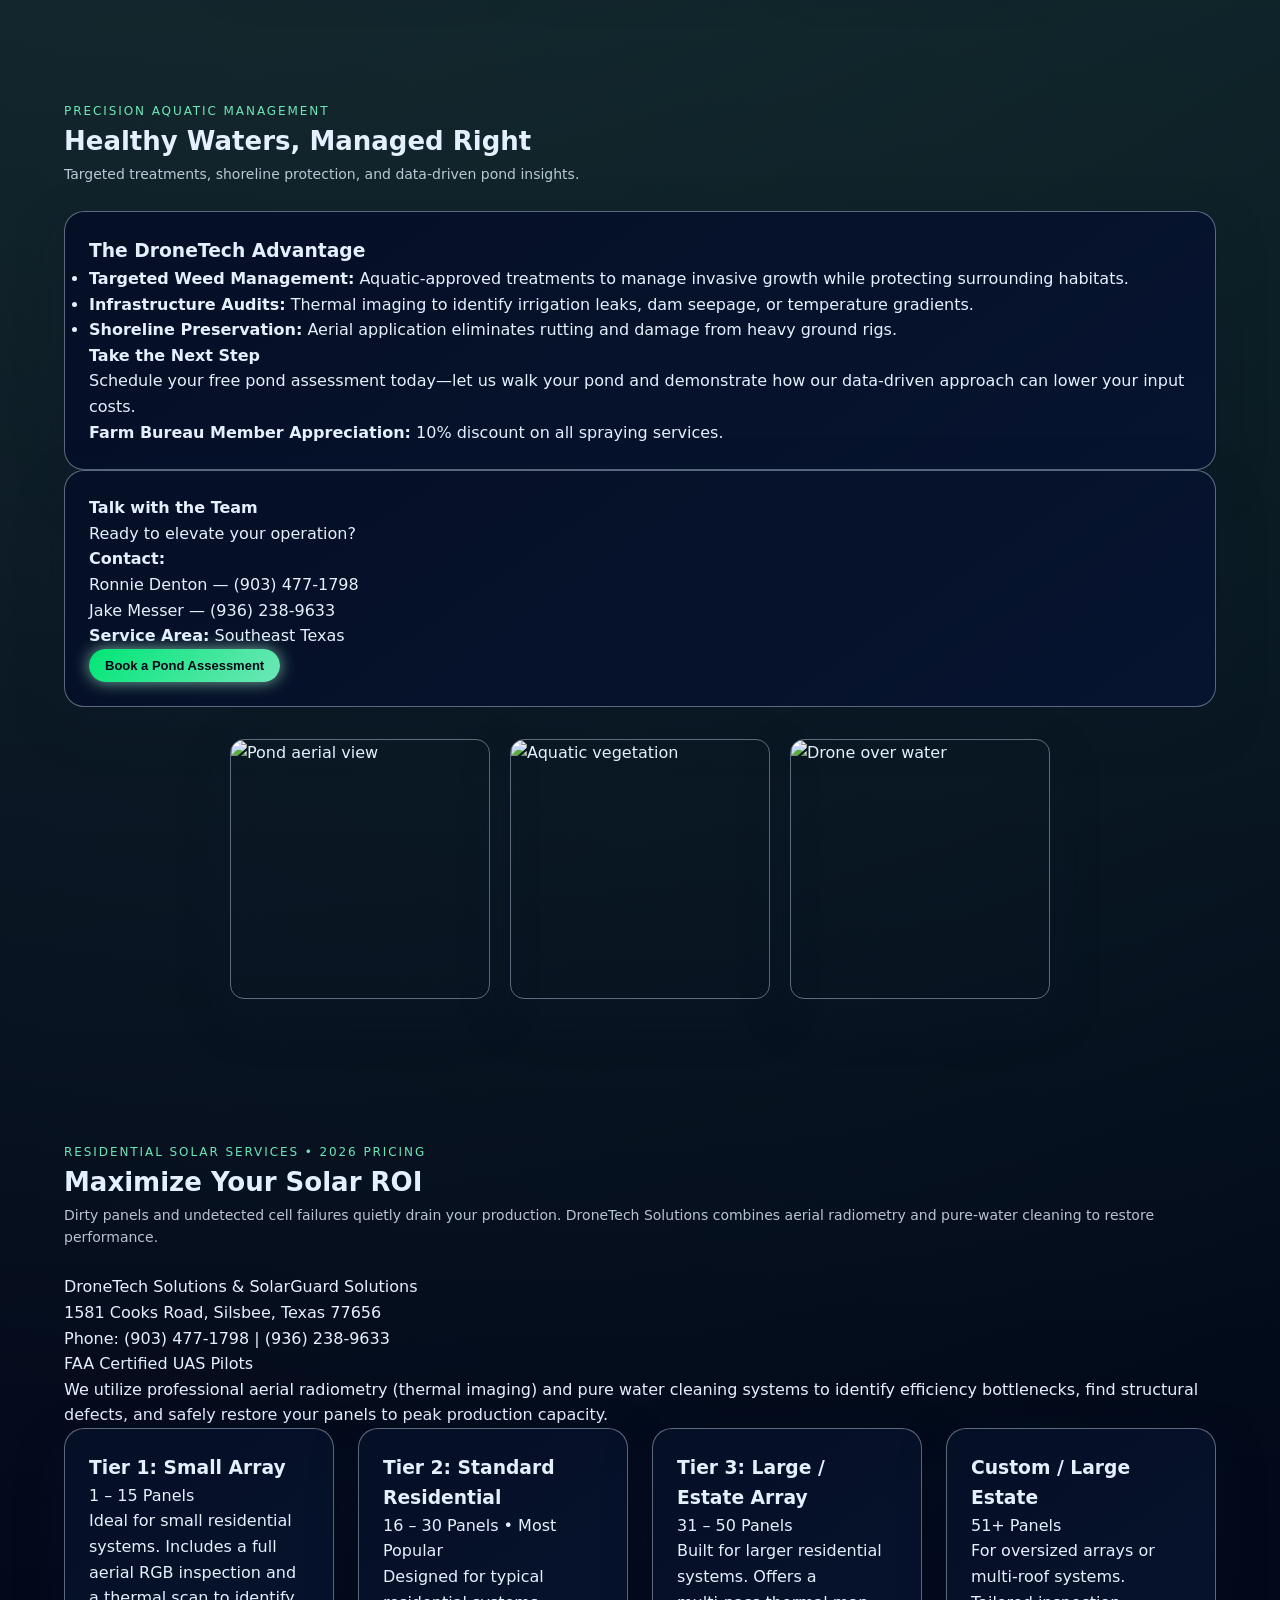
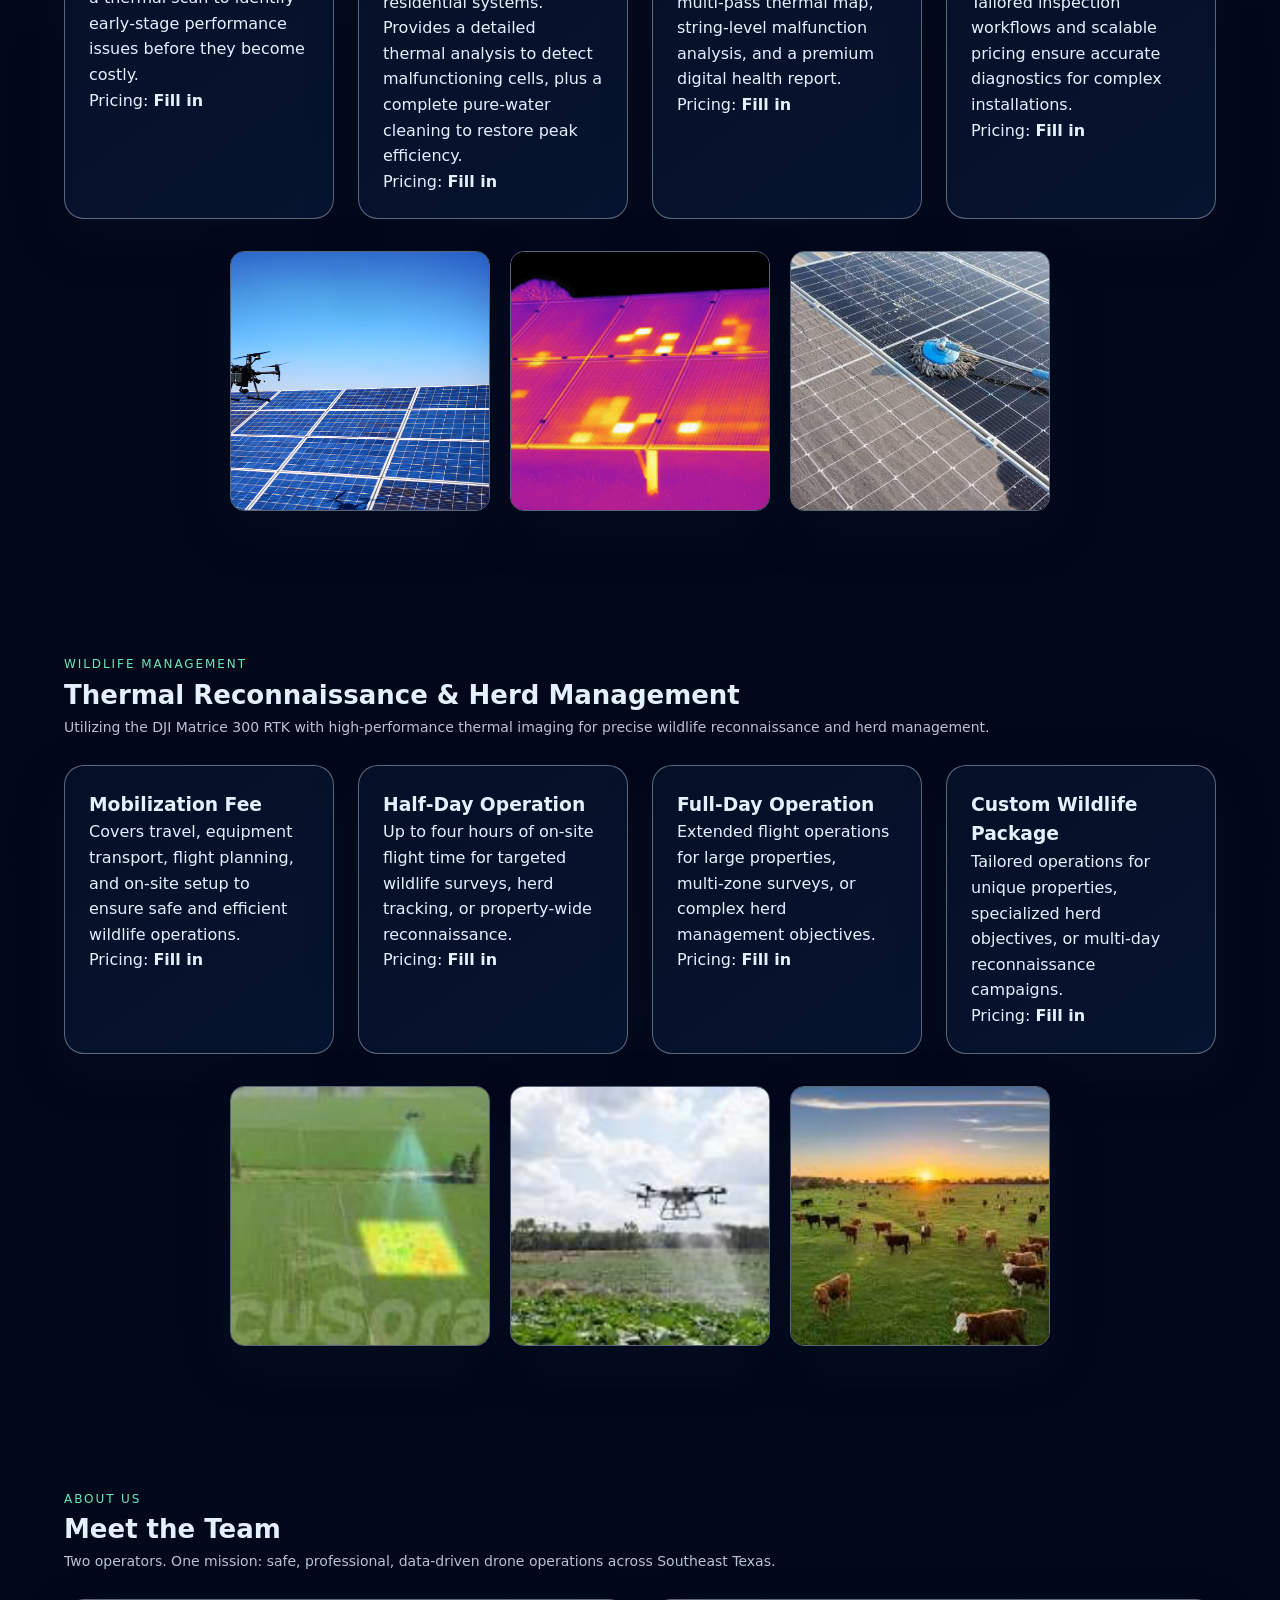
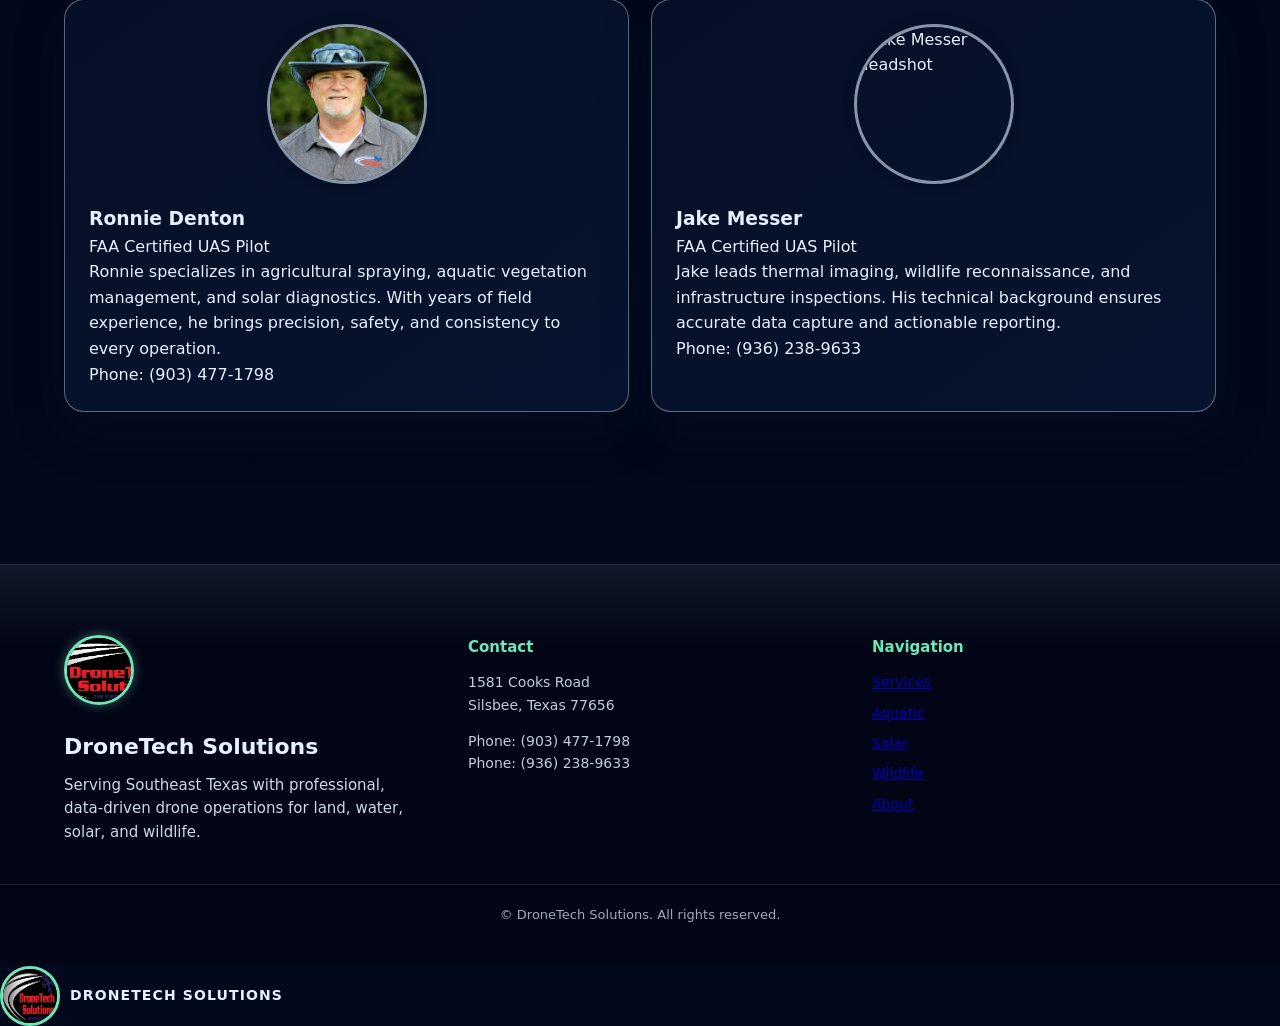
==== commit 7736b610: "updated drones" ====
--- a/index.html
+++ b/index.html
@@ -12,7 +12,14 @@
   <!-- HEADER -->
   <header class="header">
     <div class="container header-inner">
-      <div class="logo-text">DroneTech Solutions</div>
+
+      <!-- LOGO PLACEHOLDER -->
+      <div class="logo-wrapper">
+        <img class="logo-img" src="images/Dronetechlogo.jpeg" alt="Company Logo">
+
+        <span class="logo-text">DroneTech Solutions</span>
+      </div>
+
       <nav class="nav-links">
         <button class="nav-link" onclick="scrollToSection('services')">Services</button>
         <button class="nav-link" onclick="scrollToSection('aquatic')">Aquatic</button>
@@ -25,6 +32,14 @@
     </div>
   </header>
 
+  <!-- Floating Drone -->
+<div class="hero-drone"></div>
+
+<!-- Animated Flight Path -->
+<svg class="drone-path" viewBox="0 0 500 200">
+  <path d="M10 150 C150 20, 350 20, 490 150" />
+</svg>
+
   <!-- HERO -->
   <section class="hero">
     <div class="hero-bg"></div>
@@ -117,13 +132,13 @@
       <!-- SERVICES IMAGE STRIP -->
       <div class="image-strip">
         <div class="image-square hover-glow">
-          <img src="images/services-1.jpg" alt="Drone spraying field">
-        </div>
-        <div class="image-square hover-glow">
-          <img src="images/services-2.jpg" alt="Aerial mapping">
-        </div>
-        <div class="image-square hover-glow">
-          <img src="images/services-3.jpg" alt="Industrial inspection">
+          <img src="images/gallery1.jpeg" alt="Drone spraying field">
+        </div>
+        <div class="image-square hover-glow">
+          <img src="images/IMG_4223.jpeg" alt="Thermal Imaging">
+        </div>
+        <div class="image-square hover-glow">
+          <img src="images/IMG_3699.jpeg" alt="Industrial inspection">
         </div>
       </div>
 
@@ -206,7 +221,7 @@
     </div>
   </section>
 
-  <!-- SOLAR (FLIP CARDS) -->
+  <!-- SOLAR (STATIC CARDS) -->
   <section class="section" id="solar">
     <div class="container">
 
@@ -235,151 +250,69 @@
 
       <div class="card-grid-4">
 
-        <!-- TIER 1 -->
-        <div class="flip-card">
-          <div class="flip-inner">
-
-            <!-- FRONT -->
-            <div class="flip-front pricing-card hover-glow">
-              <h3 class="pricing-title">Tier 1: Small Array</h3>
-              <p class="pricing-sub">1 – 15 Panels</p>
-              <p class="pricing-summary">
-                Ideal for small residential systems. Includes a full aerial RGB inspection and a thermal scan
-                to identify early‑stage performance issues before they become costly.
-              </p>
-              <button class="flip-btn">View Details</button>
-            </div>
-
-            <!-- BACK -->
-            <div class="flip-back pricing-card hover-glow">
-              <h4 class="pricing-title">Tier 1 Pricing</h4>
-              <p class="pricing-price">$199.00</p>
-              <p class="pricing-note">+ $150 mobilization</p>
-
-              <p class="pricing-body">
-                Includes complete aerial RGB visual inspection, high‑resolution thermal imaging overlay,
-                and standard soft‑wash pure water cleaning. Digital report included.
-              </p>
-
-              <button class="flip-btn flip-close">Close</button>
-            </div>
-
-          </div>
-        </div>
-
-        <!-- TIER 2 -->
-        <div class="flip-card">
-          <div class="flip-inner">
-
-            <!-- FRONT -->
-            <div class="flip-front pricing-card hover-glow">
-              <h3 class="pricing-title">Tier 2: Standard Residential</h3>
-              <p class="pricing-sub">16 – 30 Panels • Most Popular</p>
-              <p class="pricing-summary">
-                Designed for typical residential systems. Provides a detailed thermal analysis to detect
-                malfunctioning cells, plus a complete pure‑water cleaning to restore peak efficiency.
-              </p>
-              <button class="flip-btn">View Details</button>
-            </div>
-
-            <!-- BACK -->
-            <div class="flip-back pricing-card hover-glow">
-              <h4 class="pricing-title">Tier 2 Pricing</h4>
-              <p class="pricing-price">$329.00</p>
-
-              <p class="pricing-body">
-                Includes radiometric UAS scan, multi‑angle aerial mapping, and comprehensive pure‑water
-                cleaning to remove dirt, pollen, and debris. Includes comparative data summary.
-              </p>
-
-              <button class="flip-btn flip-close">Close</button>
-            </div>
-
-          </div>
-        </div>
-
-        <!-- TIER 3 -->
-        <div class="flip-card">
-          <div class="flip-inner">
-
-            <!-- FRONT -->
-            <div class="flip-front pricing-card hover-glow">
-              <h3 class="pricing-title">Tier 3: Large / Estate Array</h3>
-              <p class="pricing-sub">31 – 50 Panels</p>
-              <p class="pricing-summary">
-                Built for larger residential systems. Offers a multi‑pass thermal map, string‑level
-                malfunction analysis, and a premium digital health report.
-              </p>
-              <button class="flip-btn">View Details</button>
-            </div>
-
-            <!-- BACK -->
-            <div class="flip-back pricing-card hover-glow">
-              <h4 class="pricing-title">Tier 3 Pricing</h4>
-              <p class="pricing-price">$425.00</p>
-
-              <p class="pricing-body">
-                Includes multi‑pass thermal mapping, string‑level malfunction analysis, and exhaustive
-                pure‑water cleaning. Includes premium digital dashboard health report.
-              </p>
-
-              <button class="flip-btn flip-close">Close</button>
-            </div>
-
-          </div>
-        </div>
-
-        <!-- CUSTOM -->
-        <div class="flip-card">
-          <div class="flip-inner">
-
-            <!-- FRONT -->
-            <div class="flip-front pricing-card hover-glow">
-              <h3 class="pricing-title">Custom / Large Estate</h3>
-              <p class="pricing-sub">51+ Panels</p>
-              <p class="pricing-summary">
-                For oversized arrays or multi‑roof systems. Tailored inspection workflows and scalable
-                pricing ensure accurate diagnostics for complex installations.
-              </p>
-              <button class="flip-btn">View Details</button>
-            </div>
-
-            <!-- BACK -->
-            <div class="flip-back pricing-card hover-glow">
-              <h4 class="pricing-title">Custom Tier Pricing</h4>
-              <p class="pricing-price">Contact for Quote</p>
-              <p class="pricing-note">$7.50 per additional panel beyond 50</p>
-
-              <p class="pricing-body">
-                Includes custom inspection workflows, scaled pricing, and detailed reporting for large or
-                complex solar installations.
-              </p>
-
-              <button class="flip-btn flip-close">Close</button>
-            </div>
-
-          </div>
-        </div>
+        <!-- STATIC CARD 1 -->
+        <article class="pricing-card hover-glow">
+          <h3 class="pricing-title">Tier 1: Small Array</h3>
+          <p class="pricing-sub">1 – 15 Panels</p>
+          <p class="pricing-summary">
+            Ideal for small residential systems. Includes a full aerial RGB inspection and a thermal scan
+            to identify early‑stage performance issues before they become costly.
+          </p>
+          <p class="pricing-price">Pricing: <strong>Fill in</strong></p>
+        </article>
+
+        <!-- STATIC CARD 2 -->
+        <article class="pricing-card hover-glow">
+          <h3 class="pricing-title">Tier 2: Standard Residential</h3>
+          <p class="pricing-sub">16 – 30 Panels • Most Popular</p>
+          <p class="pricing-summary">
+            Designed for typical residential systems. Provides a detailed thermal analysis to detect
+            malfunctioning cells, plus a complete pure‑water cleaning to restore peak efficiency.
+          </p>
+          <p class="pricing-price">Pricing: <strong>Fill in</strong></p>
+        </article>
+
+        <!-- STATIC CARD 3 -->
+        <article class="pricing-card hover-glow">
+          <h3 class="pricing-title">Tier 3: Large / Estate Array</h3>
+          <p class="pricing-sub">31 – 50 Panels</p>
+          <p class="pricing-summary">
+            Built for larger residential systems. Offers a multi‑pass thermal map, string‑level
+            malfunction analysis, and a premium digital health report.
+          </p>
+          <p class="pricing-price">Pricing: <strong>Fill in</strong></p>
+        </article>
+
+        <!-- STATIC CARD 4 -->
+        <article class="pricing-card hover-glow">
+          <h3 class="pricing-title">Custom / Large Estate</h3>
+          <p class="pricing-sub">51+ Panels</p>
+          <p class="pricing-summary">
+            For oversized arrays or multi‑roof systems. Tailored inspection workflows and scalable
+            pricing ensure accurate diagnostics for complex installations.
+          </p>
+          <p class="pricing-price">Pricing: <strong>Fill in</strong></p>
+        </article>
 
       </div>
 
       <!-- SOLAR IMAGE STRIP -->
       <div class="image-strip">
         <div class="image-square hover-glow">
-          <img src="images/solar-1.jpg" alt="Solar array">
-        </div>
-        <div class="image-square hover-glow">
-          <img src="images/solar-2.jpg" alt="Thermal solar inspection">
-        </div>
-        <div class="image-square hover-glow">
-          <img src="images/solar-3.jpg" alt="Drone over solar field">
+          <img src="images/gallery2.jpeg" alt="Solar array">
+        </div>
+        <div class="image-square hover-glow">
+          <img src="images/gallery7.png" alt="Thermal solar inspection">
+        </div>
+        <div class="image-square hover-glow">
+          <img src="images/D20EF062-1FBD-4EB9-9CE9-8FB3E8498011.jpeg" alt="Drone over solar field">
         </div>
       </div>
 
     </div>
   </section>
 
-  <!-- WILDLIFE (FLIP CARDS) -->
+  <!-- WILDLIFE (STATIC CARDS) -->
   <section class="section section-alt" id="wildlife">
     <div class="container">
 
@@ -394,137 +327,54 @@
 
       <div class="card-grid-4">
 
-        <!-- MOBILIZATION -->
-        <div class="flip-card">
-          <div class="flip-inner">
-
-            <!-- FRONT -->
-            <div class="flip-front pricing-card hover-glow">
-              <h3 class="pricing-title">Mobilization Fee</h3>
-              <p class="pricing-summary">
-                Covers travel, equipment transport, flight planning, and on‑site setup to ensure safe and
-                efficient wildlife operations.
-              </p>
-              <button class="flip-btn">View Details</button>
-            </div>
-
-            <!-- BACK -->
-            <div class="flip-back pricing-card hover-glow">
-              <h4 class="pricing-title">Mobilization Pricing</h4>
-              <p class="pricing-price">$500</p>
-
-              <p class="pricing-body">
-                Includes site assessment, flight planning, equipment transport, and setup for wildlife
-                operations.
-              </p>
-
-              <button class="flip-btn flip-close">Close</button>
-            </div>
-
-          </div>
-        </div>
-
-        <!-- HALF DAY -->
-        <div class="flip-card">
-          <div class="flip-inner">
-
-            <!-- FRONT -->
-            <div class="flip-front pricing-card hover-glow">
-              <h3 class="pricing-title">Half‑Day Operation</h3>
-              <p class="pricing-summary">
-                Up to four hours of on‑site flight time for targeted wildlife surveys, herd tracking, or
-                property‑wide reconnaissance.
-              </p>
-              <button class="flip-btn">View Details</button>
-            </div>
-
-            <!-- BACK -->
-            <div class="flip-back pricing-card hover-glow">
-              <h4 class="pricing-title">Half‑Day Pricing</h4>
-              <p class="pricing-price">$1,000</p>
-
-              <p class="pricing-body">
-                Includes up to 4 hours of flight time for surveys or targeted scouting across your property.
-              </p>
-
-              <button class="flip-btn flip-close">Close</button>
-            </div>
-
-          </div>
-        </div>
-
-        <!-- FULL DAY -->
-        <div class="flip-card">
-          <div class="flip-inner">
-
-            <!-- FRONT -->
-            <div class="flip-front pricing-card hover-glow">
-              <h3 class="pricing-title">Full‑Day Operation</h3>
-              <p class="pricing-summary">
-                Extended flight operations for large properties, multi‑zone surveys, or complex herd
-                management objectives.
-              </p>
-              <button class="flip-btn">View Details</button>
-            </div>
-
-            <!-- BACK -->
-            <div class="flip-back pricing-card hover-glow">
-              <h4 class="pricing-title">Full‑Day Pricing</h4>
-              <p class="pricing-price">$1,800</p>
-
-              <p class="pricing-body">
-                Includes up to 8 hours of flight time, multi‑zone coverage, and detailed thermal
-                reconnaissance reporting.
-              </p>
-
-              <button class="flip-btn flip-close">Close</button>
-            </div>
-
-          </div>
-        </div>
-
-        <!-- CUSTOM WILDLIFE -->
-        <div class="flip-card">
-          <div class="flip-inner">
-
-            <!-- FRONT -->
-            <div class="flip-front pricing-card hover-glow">
-              <h3 class="pricing-title">Custom Wildlife Package</h3>
-              <p class="pricing-summary">
-                Tailored operations for unique properties, specialized herd objectives, or multi‑day
-                reconnaissance campaigns.
-              </p>
-              <button class="flip-btn">View Details</button>
-            </div>
-
-            <!-- BACK -->
-            <div class="flip-back pricing-card hover-glow">
-              <h4 class="pricing-title">Custom Package Pricing</h4>
-              <p class="pricing-price">Contact for Quote</p>
-
-              <p class="pricing-body">
-                Designed around your property, herd goals, and operational constraints. Includes planning,
-                execution, and reporting.
-              </p>
-
-              <button class="flip-btn flip-close">Close</button>
-            </div>
-
-          </div>
-        </div>
+        <article class="pricing-card hover-glow">
+          <h3 class="pricing-title">Mobilization Fee</h3>
+          <p class="pricing-summary">
+            Covers travel, equipment transport, flight planning, and on‑site setup to ensure safe and
+            efficient wildlife operations.
+          </p>
+          <p class="pricing-price">Pricing: <strong>Fill in</strong></p>
+        </article>
+
+        <article class="pricing-card hover-glow">
+          <h3 class="pricing-title">Half‑Day Operation</h3>
+          <p class="pricing-summary">
+            Up to four hours of on‑site flight time for targeted wildlife surveys, herd tracking, or
+            property‑wide reconnaissance.
+          </p>
+          <p class="pricing-price">Pricing: <strong>Fill in</strong></p>
+        </article>
+
+        <article class="pricing-card hover-glow">
+          <h3 class="pricing-title">Full‑Day Operation</h3>
+          <p class="pricing-summary">
+            Extended flight operations for large properties, multi‑zone surveys, or complex herd
+            management objectives.
+          </p>
+          <p class="pricing-price">Pricing: <strong>Fill in</strong></p>
+        </article>
+
+        <article class="pricing-card hover-glow">
+          <h3 class="pricing-title">Custom Wildlife Package</h3>
+          <p class="pricing-summary">
+            Tailored operations for unique properties, specialized herd objectives, or multi‑day
+            reconnaissance campaigns.
+          </p>
+          <p class="pricing-price">Pricing: <strong>Fill in</strong></p>
+        </article>
 
       </div>
 
       <!-- WILDLIFE IMAGE STRIP -->
       <div class="image-strip">
         <div class="image-square hover-glow">
-          <img src="images/wildlife-1.jpg" alt="Thermal wildlife scan">
-        </div>
-        <div class="image-square hover-glow">
-          <img src="images/wildlife-2.jpg" alt="Drone over ranch">
-        </div>
-        <div class="image-square hover-glow">
-          <img src="images/wildlife-3.jpg" alt="Herd management aerial view">
+          <img src="images/IMG_3685.png" alt="Thermal wildlife scan">
+        </div>
+        <div class="image-square hover-glow">
+          <img src="images/IMG_3688.png" alt="Drone over ranch">
+        </div>
+        <div class="image-square hover-glow">
+          <img src="images/21E8D7AC-6FB1-4366-B821-D8590F6A2CC5.jpeg" alt="Herd management aerial view">
         </div>
       </div>
 
@@ -543,19 +393,23 @@
       </p>
     </div>
 
+    <!-- ABOUT GRID -->
     <div class="about-grid">
 
       <!-- RONNIE -->
       <article class="about-card hover-glow">
         <div class="about-headshot-wrapper">
-          <div class="about-headshot-placeholder"></div>
-        </div>
+          <img class="about-headshot-img" src="images/IMG_1343.jpeg" alt="Ronnie Denton Headshot">
+        </div>
+
         <h3 class="about-name">Ronnie Denton</h3>
         <p class="about-role">FAA Certified UAS Pilot</p>
+
         <p class="about-text">
           Ronnie specializes in agricultural spraying, aquatic vegetation management, and solar diagnostics.
           With years of field experience, he brings precision, safety, and consistency to every operation.
         </p>
+
         <p class="about-text">
           Phone: (903) 477‑1798
         </p>
@@ -564,14 +418,17 @@
       <!-- JAKE -->
       <article class="about-card hover-glow">
         <div class="about-headshot-wrapper">
-          <div class="about-headshot-placeholder"></div>
-        </div>
+          <img class="about-headshot-img" src="images/IMG_2689.jpeg" alt="Jake Messer Headshot">
+        </div>
+
         <h3 class="about-name">Jake Messer</h3>
         <p class="about-role">FAA Certified UAS Pilot</p>
+
         <p class="about-text">
           Jake leads thermal imaging, wildlife reconnaissance, and infrastructure inspections. His technical
           background ensures accurate data capture and actionable reporting.
         </p>
+
         <p class="about-text">
           Phone: (936) 238‑9633
         </p>
@@ -579,46 +436,63 @@
 
     </div>
 
-    <!-- ABOUT IMAGE STRIP -->
-    <div class="image-strip">
-      <div class="image-square hover-glow">
-        <img src="images/about-1.jpg" alt="Drone operator">
-      </div>
-      <div class="image-square hover-glow">
-        <img src="images/about-2.jpg" alt="Drone equipment">
-      </div>
-      <div class="image-square hover-glow">
-        <img src="images/about-3.jpg" alt="Flight planning">
-      </div>
-    </div>
-
   </div>
 </section>
 
 
-    </div>
-  </section>
-
   <!-- FOOTER -->
+    <!-- FOOTER -->
   <footer class="footer">
-    <div class="container footer-inner">
-      <div class="footer-left">
-        <p class="footer-brand">DroneTech Solutions</p>
-        <p class="footer-text">
-          Serving Southeast Texas with professional, data‑driven drone operations for land, water, solar, and wildlife.
-        </p>
-      </div>
-      <div class="footer-right">
-        <p class="footer-text">
-          1581 Cooks Road, Silsbee, Texas 77656<br>
-          Phone: (903) 477‑1798 | (936) 238‑9633
-        </p>
-        <p class="footer-meta">
-          © <span id="year"></span> DroneTech Solutions. All rights reserved.
-        </p>
-      </div>
-    </div>
-  </footer>
+  <div class="container footer-inner">
+
+    <!-- LEFT COLUMN -->
+    <div class="footer-col footer-branding">
+      <img class="footer-logo" src="images/Dronetechlogo.jpeg" alt="DroneTech Solutions Logo">
+
+      <p class="footer-brand">DroneTech Solutions</p>
+
+      <p class="footer-desc">
+        Serving Southeast Texas with professional, data‑driven drone operations for land, water, solar, and wildlife.
+      </p>
+    </div>
+
+    <!-- MIDDLE COLUMN -->
+    <div class="footer-col footer-contact">
+      <p class="footer-heading">Contact</p>
+
+      <p class="footer-text">
+        1581 Cooks Road<br>
+        Silsbee, Texas 77656
+      </p>
+
+      <p class="footer-text">
+        Phone: (903) 477‑1798<br>
+        Phone: (936) 238‑9633
+      </p>
+    </div>
+
+    <!-- RIGHT COLUMN -->
+    <div class="footer-col footer-nav">
+      <p class="footer-heading">Navigation</p>
+
+      <a href="#services">Services</a>
+      <a href="#aquatic">Aquatic</a>
+      <a href="#solar">Solar</a>
+      <a href="#wildlife">Wildlife</a>
+      <a href="#about">About</a>
+    </div>
+
+  </div>
+
+  <div class="footer-bottom">
+    © <span id="year"></span> DroneTech Solutions. All rights reserved.
+  </div>
+</footer>
+
+  <!-- FLOATING CONTACT BUTTON -->
+  <button class="floating-contact" id="floatingContactBtn">
+    Request a Quote
+  </button>
 
   <!-- MODAL -->
   <div class="modal-backdrop" id="modalBackdrop">
@@ -667,9 +541,12 @@
     </div>
   </div>
 
-  <script src="script.js"></script>
+ <!-- LOGO PLACEHOLDER -->
+      <div class="logo-wrapper">
+        <img class="logo-img" src="images/Dronetechlogo.jpeg" alt="Company Logo">
+
+        <span class="logo-text">DroneTech Solutions</span>
+      </div>
+
 </body>
 </html>
-
-
-
--- a/styles.css
+++ b/styles.css
@@ -21,7 +21,7 @@
   --dark-text-main: #e5f0ff;
   --dark-text-muted: #9ca3af;
 
-  /* LIGHT MODE COLORS (D‑3 + L‑2 + G‑2) */
+  /* LIGHT MODE COLORS */
   --light-bg-1: #f1f5f9;
   --light-bg-2: #e8f3ef;
   --light-card-1: #e2e8f0;
@@ -66,13 +66,54 @@
 }
 
 /* ============================================================
-   CONTAINER
+   CONTAINER & SECTION SPACING (STABLE)
    ============================================================ */
 .container {
   width: 100%;
-  max-width: 1120px;
+  max-width: 1200px;
   margin: 0 auto;
-  padding: 0 20px;
+  padding: 0 24px;
+}
+
+.section,
+.section-alt {
+  padding: 72px 0;
+}
+
+@media (max-width: 900px) {
+  .section,
+  .section-alt {
+    padding: 56px 0;
+  }
+}
+
+@media (max-width: 600px) {
+  .section,
+  .section-alt {
+    padding: 40px 0;
+  }
+}
+
+/* ============================================================
+   LOGO PLACEHOLDER
+   ============================================================ */
+.logo-wrapper {
+  display: flex;
+  align-items: center;
+  gap: 10px;
+}
+
+.logo-img {
+  width: 60px;
+  height: 60px;
+  border-radius: 999px;
+  border: 3px solid var(--mint-soft);
+  background: radial-gradient(circle at top, rgba(167, 243, 208, 0.35), rgba(15, 23, 42, 0.9));
+}
+
+body.light .logo-img {
+  border-color: #0f172a;
+  background: radial-gradient(circle at top, rgba(167, 243, 208, 0.25), #d9e2ea);
 }
 
 /* ============================================================
@@ -177,14 +218,69 @@
 }
 
 /* ============================================================
-   HERO
-   ============================================================ */
+   HERO DRONE + FLIGHT PATH (Option 1 + Option 3)
+   ============================================================ */
+
+/* Floating Drone */
+.hero-drone {
+  position: absolute;
+  top: 14%;
+  right: 10%;
+  width: 140px;
+  height: 140px;
+  background: url("images/drone-floating.png") center/contain no-repeat;
+  opacity: 0.55;
+  animation: droneFloat 6s ease-in-out infinite;
+  pointer-events: none;
+  z-index: 3;
+}
+
+@keyframes droneFloat {
+  0%   { transform: translateY(0px); opacity: 0.45; }
+  50%  { transform: translateY(-14px); opacity: 0.75; }
+  100% { transform: translateY(0px); opacity: 0.45; }
+}
+
+/* Animated Flight Path */
+.drone-path {
+  position: absolute;
+  top: 6%;
+  left: 0;
+  width: 100%;
+  height: 200px;
+  stroke: var(--mint-soft);
+  stroke-width: 2;
+  fill: none;
+  opacity: 0.35;
+  animation: drawPath 4s ease-in-out infinite alternate;
+  z-index: 2;
+}
+
+@keyframes drawPath {
+  from { stroke-dasharray: 0 600; }
+  to   { stroke-dasharray: 600 0; }
+}
+
+/* Ensure hero layers stack correctly */
 .hero {
   position: relative;
-  min-height: 80vh;
+  overflow: hidden;
+}
+
+.hero-content {
+  position: relative;
+  z-index: 5;
+}
+
+/* ============================================================
+   HERO
+   ============================================================ */
+.hero {
+  position: relative;
+  min-height: 70vh;
   display: flex;
   align-items: center;
-  padding: 48px 0 64px;
+  padding: 56px 0 72px;
 }
 
 .hero-bg {
@@ -220,24 +316,8 @@
 }
 
 /* ============================================================
-   SECTIONS
-   ============================================================ */
-.section {
-  padding: 60px 0;
-}
-
-.section-alt {
-  padding: 60px 0;
-}
-
-body.dark .section-alt {
-  background: linear-gradient(180deg, var(--dark-bg-1), var(--dark-bg-2));
-}
-
-body.light .section-alt {
-  background: linear-gradient(180deg, var(--light-bg-1), var(--light-bg-2));
-}
-
+   SECTION HEADERS
+   ============================================================ */
 .section-header {
   margin-bottom: 26px;
 }
@@ -260,7 +340,7 @@
 }
 
 /* ============================================================
-   CARDS (SERVICE, ABOUT, PRICING)
+   CARDS
    ============================================================ */
 .service-card,
 .about-card,
@@ -268,7 +348,7 @@
 .split-main,
 .split-side {
   border-radius: var(--radius-lg);
-  padding: 18px;
+  padding: 24px;
   border: 1px solid rgba(148, 163, 184, 0.6);
   box-shadow: var(--shadow-card);
   transition: transform var(--transition-fast), box-shadow var(--transition-fast);
@@ -295,31 +375,40 @@
   box-shadow: var(--shadow-card), var(--shadow-glow);
 }
 
-/* ============================================================
-   GRID LAYOUTS
+/* prevent text overflow */
+.service-card p,
+.service-card li,
+.pricing-card p,
+.about-card p {
+  overflow-wrap: break-word;
+  word-break: break-word;
+}
+
+/* ============================================================
+   GRIDS
    ============================================================ */
 .card-grid-3,
 .card-grid-4 {
   display: grid;
-  gap: 20px;
+  gap: 24px;
 }
 
 .card-grid-3 {
-  grid-template-columns: repeat(3, 1fr);
+  grid-template-columns: repeat(3, minmax(0, 1fr));
 }
 
 .card-grid-4 {
-  grid-template-columns: repeat(4, 1fr);
-}
-
-@media (max-width: 1024px) {
+  grid-template-columns: repeat(4, minmax(0, 1fr));
+}
+
+@media (max-width: 1100px) {
   .card-grid-3,
   .card-grid-4 {
-    grid-template-columns: repeat(2, 1fr);
+    grid-template-columns: repeat(2, minmax(0, 1fr));
   }
 }
 
-@media (max-width: 720px) {
+@media (max-width: 700px) {
   .card-grid-3,
   .card-grid-4 {
     grid-template-columns: 1fr;
@@ -327,18 +416,19 @@
 }
 
 /* ============================================================
-   IMAGE STRIPS
+   IMAGE STRIP
    ============================================================ */
 .image-strip {
-  margin-top: 26px;
-  display: flex;
-  gap: 16px;
+  margin-top: 32px;
+  display: flex;
+  gap: 20px;
   justify-content: center;
+  flex-wrap: wrap;
 }
 
 .image-square {
-  width: 100%;
-  max-width: 240px;
+  max-width: 260px;
+  width: 100%;
   aspect-ratio: 1 / 1;
   border-radius: 14px;
   overflow: hidden;
@@ -353,51 +443,7 @@
 }
 
 /* ============================================================
-   FLIP CARDS (SOLAR + WILDLIFE)
-   ============================================================ */
-.flip-card {
-  perspective: 1000px;
-}
-
-.flip-inner {
-  position: relative;
-  width: 100%;
-  height: 320px;
-  transform-style: preserve-3d;
-  transition: transform 0.6s ease;
-}
-
-.flip-card.flipped .flip-inner {
-  transform: rotateY(180deg);
-}
-
-.flip-front,
-.flip-back {
-  position: absolute;
-  inset: 0;
-  backface-visibility: hidden;
-  border-radius: var(--radius-lg);
-  padding: 18px;
-  overflow-y: auto;
-  border: 1px solid rgba(148, 163, 184, 0.6);
-}
-
-body.dark .flip-front,
-body.dark .flip-back {
-  background: linear-gradient(145deg, var(--dark-card-1), var(--dark-card-2));
-}
-
-body.light .flip-front,
-body.light .flip-back {
-  background: linear-gradient(145deg, var(--light-card-1), var(--light-card-2));
-}
-
-.flip-back {
-  transform: rotateY(180deg);
-}
-
-/* ============================================================
-   ABOUT SECTION
+   ABOUT
    ============================================================ */
 .about-grid {
   display: grid;
@@ -414,60 +460,143 @@
 .about-headshot-wrapper {
   display: flex;
   justify-content: center;
-  margin-bottom: 14px;
-}
-
-.about-headshot-placeholder {
-  width: 120px;
-  height: 120px;
+  margin-bottom: 20px;
+}
+
+.about-headshot-img {
+  width: 160px;
+  height: 160px;
   border-radius: 999px;
-  background: radial-gradient(circle at top, rgba(167, 243, 208, 0.4), rgba(15, 23, 42, 1));
-  border: 2px solid rgba(148, 163, 184, 0.9);
-}
-
-/* ============================================================
-   FOOTER (ORIGINAL LAYOUT)
-   ============================================================ */
+  object-fit: cover;
+  border: 3px solid rgba(148, 163, 184, 0.9);
+  box-shadow: 0 0 12px rgba(0,0,0,0.25);
+}
+
+
+/* ============================================================
+   FOOTER
+   ============================================================ */
+/* ============================================================
+   FOOTER — PREMIUM VERSION
+   ============================================================ */
+
 .footer {
-  padding: 50px 0;
-  margin-top: 60px;
-  border-top: 1px solid rgba(148, 163, 184, 0.4);
+  padding: 70px 0 40px;
+  margin-top: 80px;
+  border-top: 1px solid rgba(148, 163, 184, 0.25);
 }
 
 body.dark .footer {
-  background: rgba(2, 6, 23, 0.95);
+  background: linear-gradient(
+    to bottom,
+    rgba(148, 163, 184, 0.12),
+    transparent 20%
+  ),
+  rgba(2, 6, 23, 0.95);
 }
 
 body.light .footer {
-  background: rgba(241, 245, 249, 0.95);
+  background: linear-gradient(
+    to bottom,
+    rgba(0, 0, 0, 0.05),
+    transparent 20%
+  ),
+  rgba(241, 245, 249, 0.95);
 }
 
 .footer-inner {
   display: flex;
   justify-content: space-between;
-  gap: 40px;
+  align-items: flex-start;
+  gap: 60px;
   flex-wrap: wrap;
 }
 
-.footer-left,
-.footer-right {
-  max-width: 420px;
-}
-
+/* Columns */
+.footer-col {
+  flex: 1;
+  min-width: 240px;
+}
+
+/* Logo */
+.footer-logo {
+  width: 70px;
+  height: 70px;
+  border-radius: 999px;
+  object-fit: cover;
+  border: 3px solid var(--mint-soft);
+  box-shadow: 0 0 12px rgba(167, 243, 208, 0.35);
+  margin-bottom: 16px;
+}
+
+/* Branding */
 .footer-brand {
-  font-size: 20px;
+  font-size: 22px;
   font-weight: 700;
-  margin-bottom: 8px;
+  margin-bottom: 10px;
+}
+
+.footer-desc {
+  font-size: 15px;
+  line-height: 1.55;
+  opacity: 0.9;
+  max-width: 340px;
+}
+
+/* Contact */
+.footer-heading {
+  font-size: 15px;
+  font-weight: 700;
+  margin-bottom: 12px;
+  color: var(--mint-soft);
 }
 
 .footer-text {
   font-size: 14px;
-  margin-bottom: 12px;
-}
-
-.footer-meta {
-  font-size: 12px;
+  margin-bottom: 14px;
+  opacity: 0.85;
+}
+
+/* Navigation */
+.footer-nav a {
+  display: block;
+  font-size: 14px;
+  margin-bottom: 8px;
+  opacity: 0.75;
+  transition: opacity 0.2s;
+}
+
+.footer-nav a:hover {
+  opacity: 1;
+}
+
+/* Bottom Bar */
+.footer-bottom {
+  margin-top: 40px;
+  padding-top: 20px;
+  border-top: 1px solid rgba(148, 163, 184, 0.25);
+  font-size: 13px;
   opacity: 0.7;
+  text-align: center;
+}
+
+
+/* ============================================================
+   FLOATING CONTACT BUTTON
+   ============================================================ */
+.floating-contact {
+  position: fixed;
+  bottom: 26px;
+  right: 26px;
+  z-index: 200;
+  padding: 12px 20px;
+  border-radius: 999px;
+  border: none;
+  cursor: pointer;
+  font-weight: 600;
+  background: linear-gradient(135deg, var(--mint-strong), var(--mint-soft));
+  color: #020617;
+  box-shadow: 0 0 16px rgba(167, 243, 208, 0.7);
 }
 
 /* ============================================================
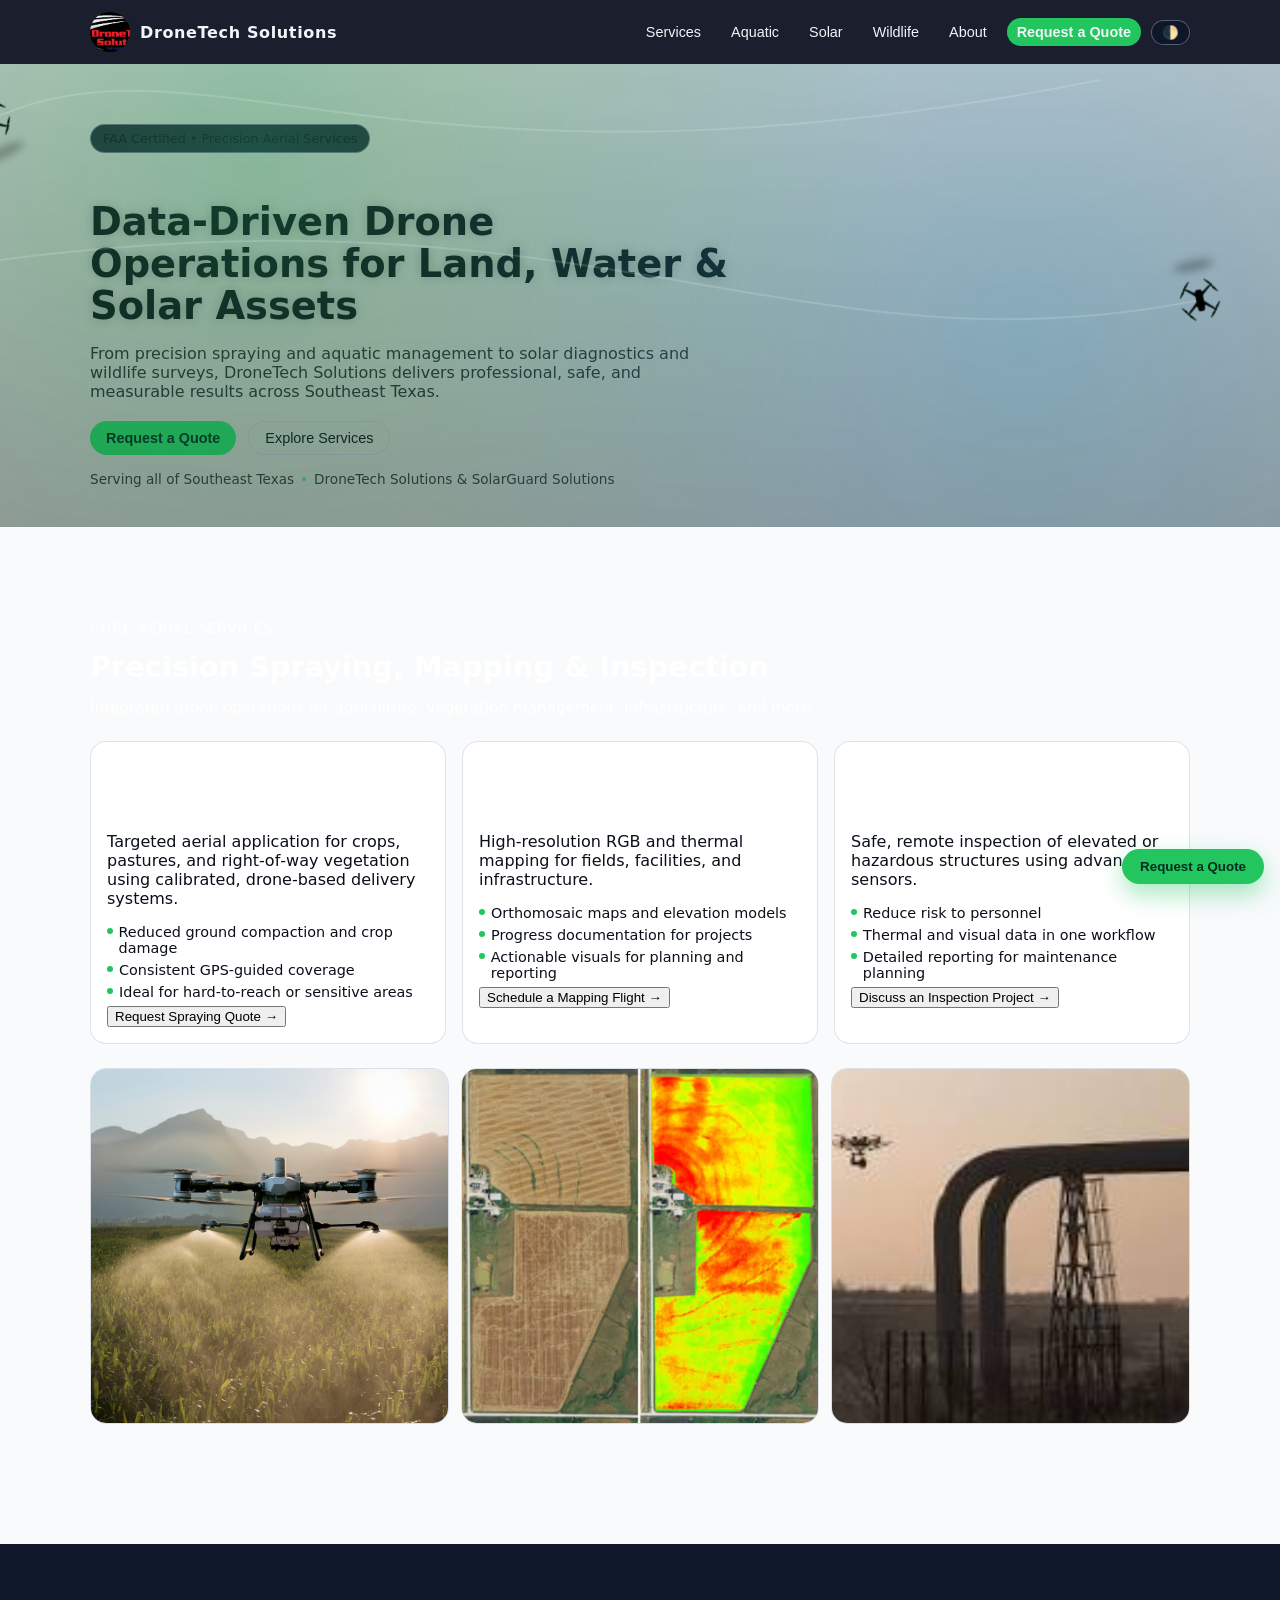
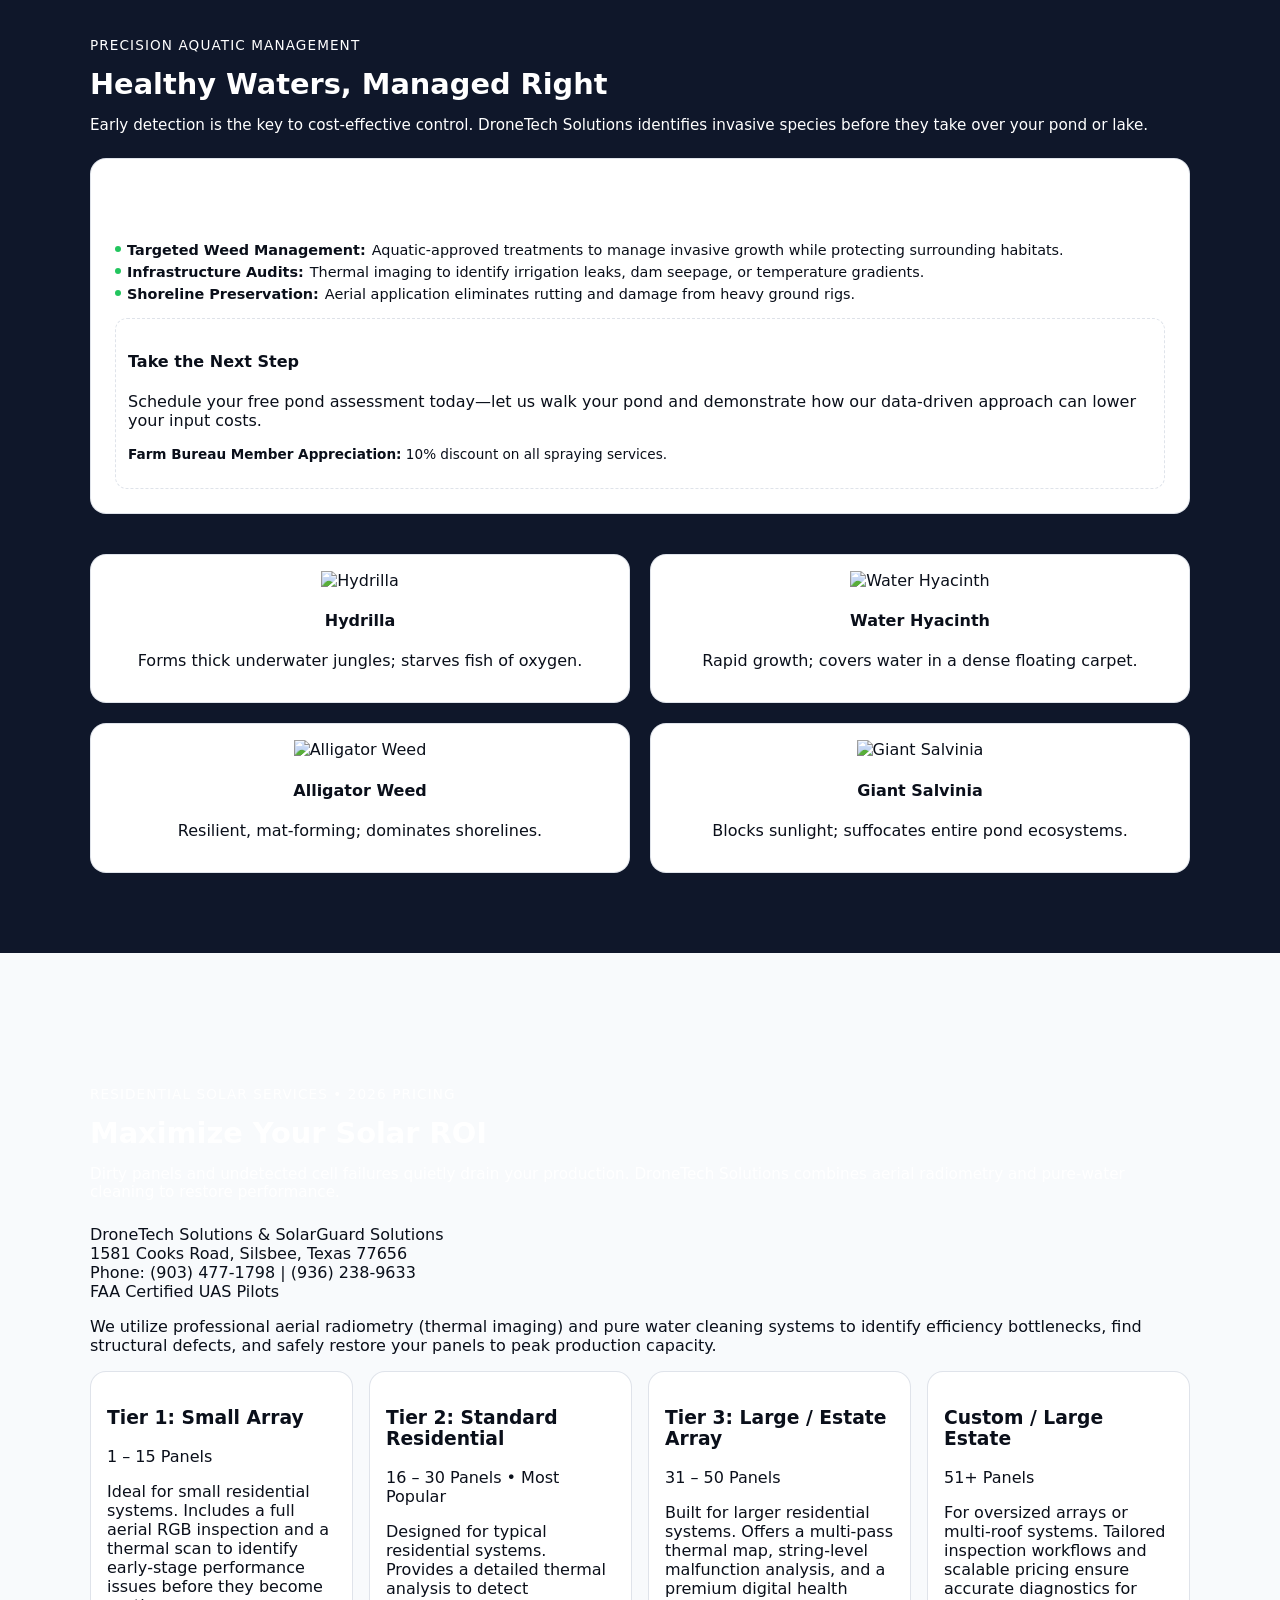
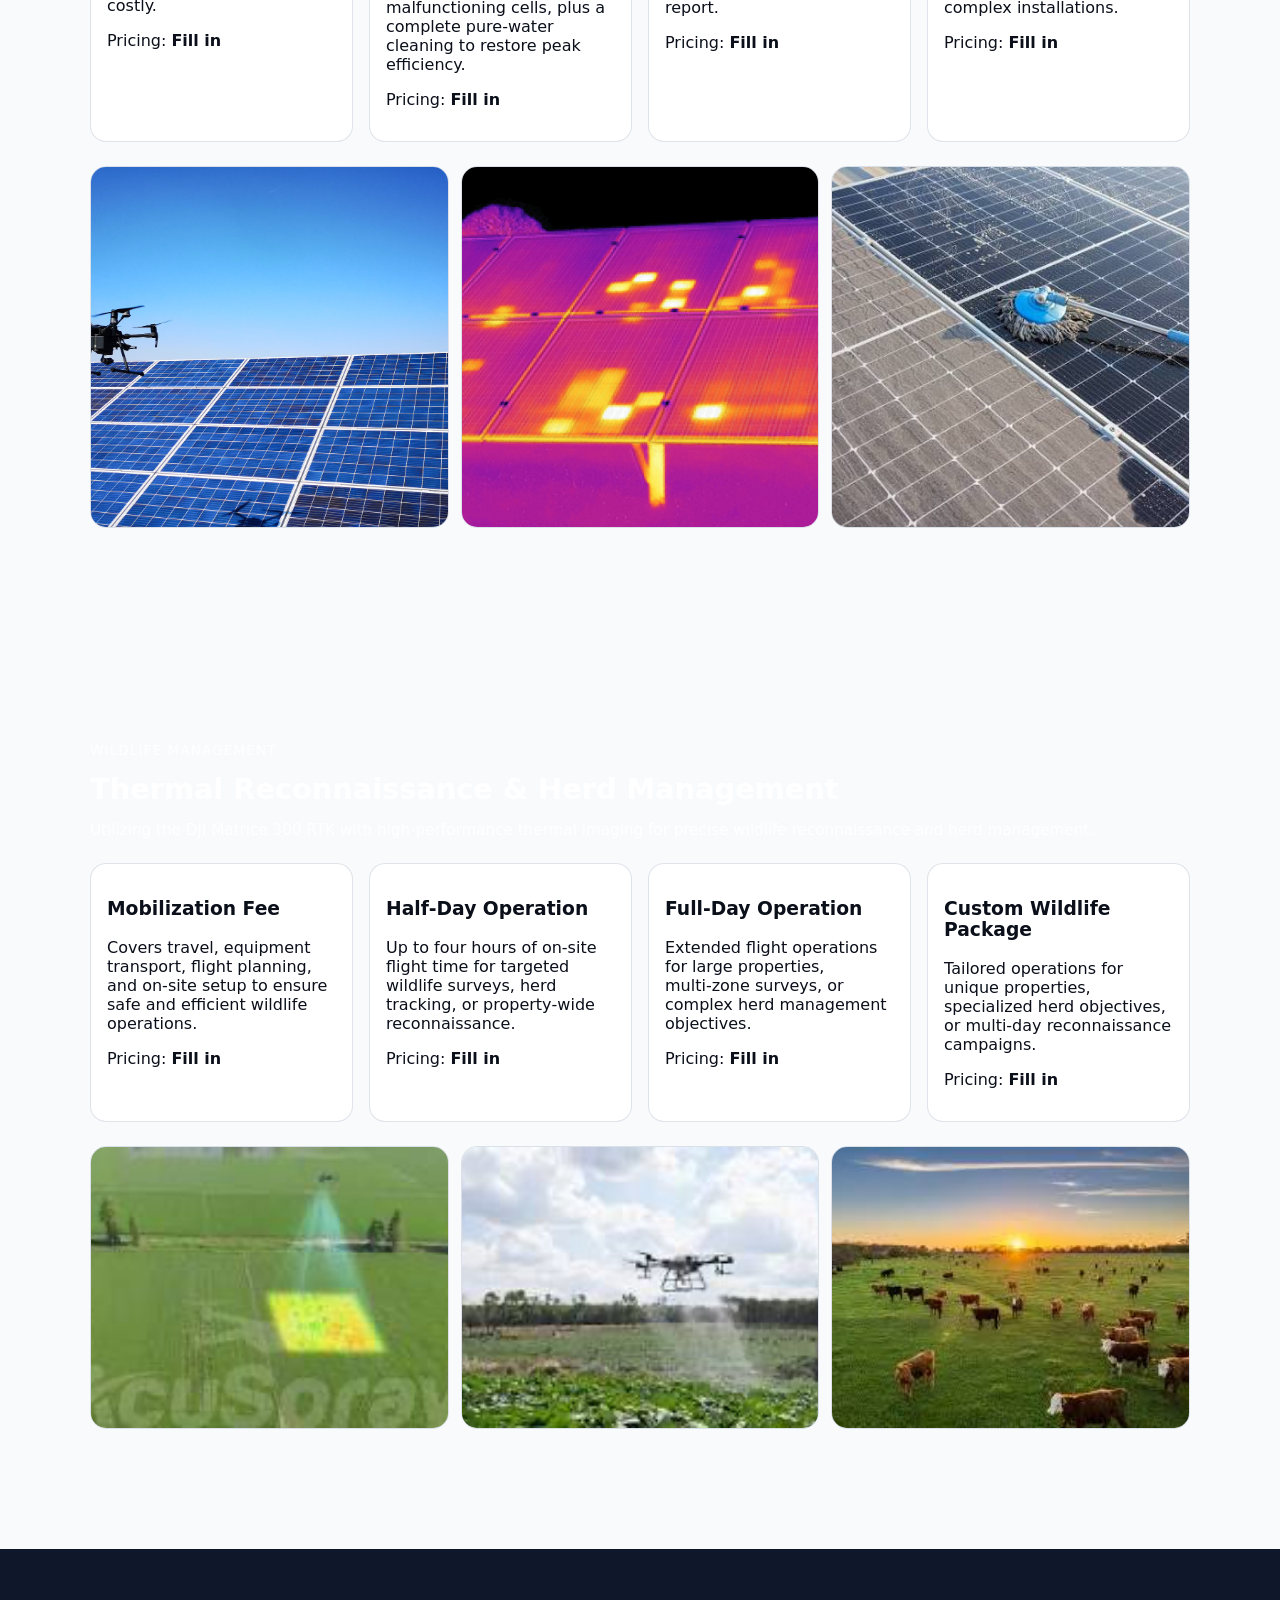
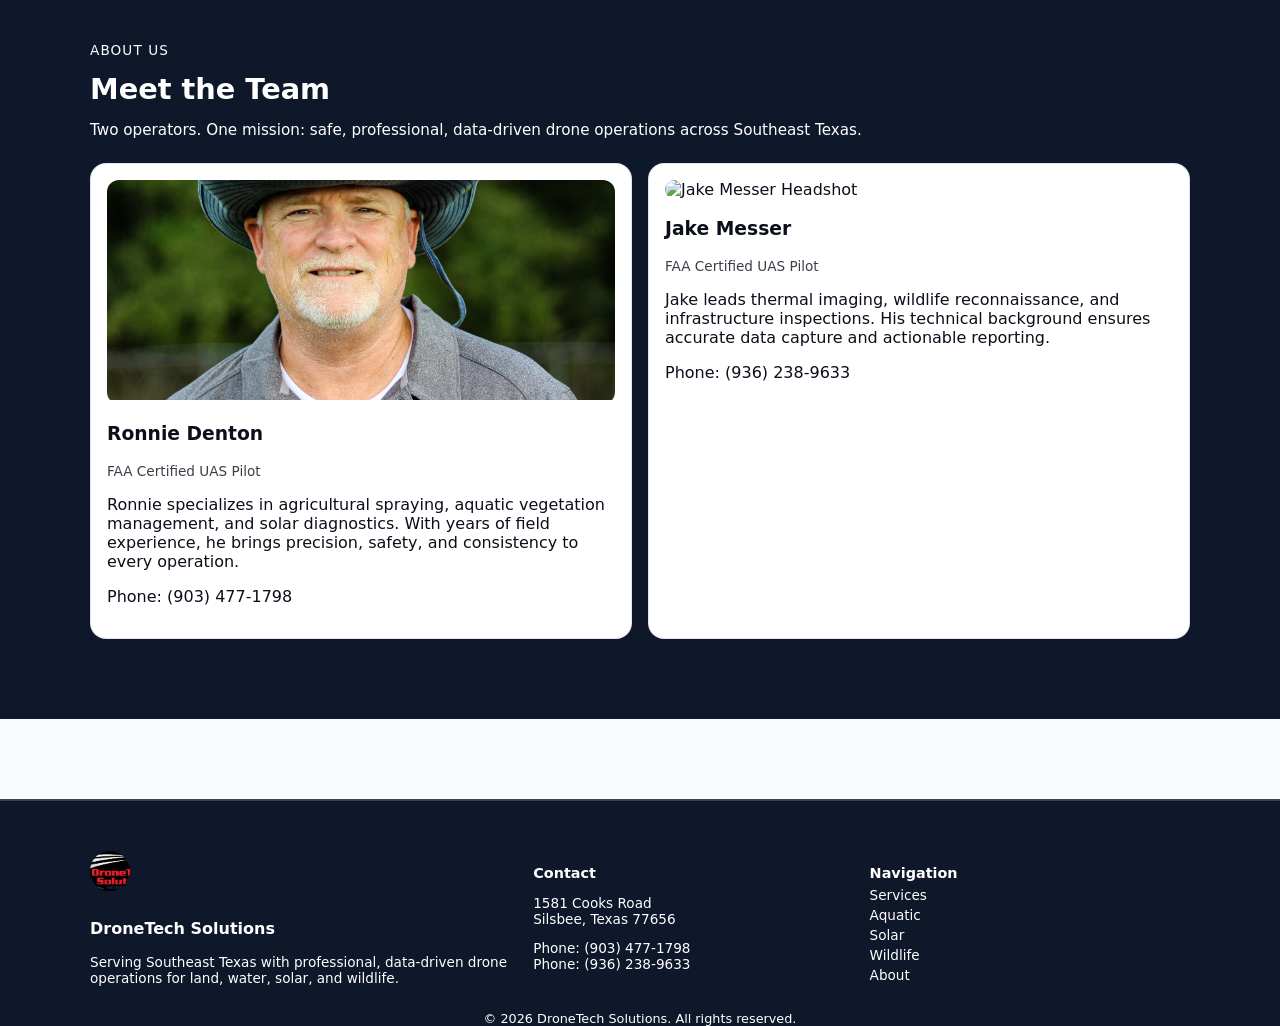
==== commit b4c8c671: "Drone Project Update" ====
--- a/index.html
+++ b/index.html
@@ -1,5 +1,5 @@
 <!DOCTYPE html>
-<html lang="en" class="dark">
+<html lang="en">
 <head>
   <meta charset="UTF-8" />
   <title>DroneTech Solutions</title>
@@ -7,16 +7,14 @@
   <link rel="stylesheet" href="styles.css" />
 </head>
 
-<body class="dark">
+<body class="system">
 
   <!-- HEADER -->
   <header class="header">
     <div class="container header-inner">
 
-      <!-- LOGO PLACEHOLDER -->
       <div class="logo-wrapper">
         <img class="logo-img" src="images/Dronetechlogo.jpeg" alt="Company Logo">
-
         <span class="logo-text">DroneTech Solutions</span>
       </div>
 
@@ -27,18 +25,28 @@
         <button class="nav-link" onclick="scrollToSection('wildlife')">Wildlife</button>
         <button class="nav-link" onclick="scrollToSection('about')">About</button>
         <button class="nav-link primary-nav" id="openModalNav">Request a Quote</button>
-        <button class="theme-toggle" id="themeToggle">☾</button>
+        <button class="theme-toggle" aria-label="Toggle theme">🌓</button>
       </nav>
+
     </div>
   </header>
 
-  <!-- Floating Drone -->
-<div class="hero-drone"></div>
-
-<!-- Animated Flight Path -->
-<svg class="drone-path" viewBox="0 0 500 200">
-  <path d="M10 150 C150 20, 350 20, 490 150" />
-</svg>
+  <!-- DRONE PATHS -->
+  <svg class="drone-paths">
+    <path id="path1" d="M -10,120 C 200,20 400,220 1100,80" />
+    <path id="path2" d="M 1200,300 C 800,380 600,180 0,260" />
+  </svg>
+
+  <!-- DRONES -->
+  <div class="drone drone-1">
+    <div class="propellers"></div>
+    <div class="shadow"></div>
+  </div>
+
+  <div class="drone drone-2">
+    <div class="propellers"></div>
+    <div class="shadow"></div>
+  </div>
 
   <!-- HERO -->
   <section class="hero">
@@ -84,7 +92,6 @@
 
       <div class="card-grid-3">
 
-        <!-- SERVICE CARD 1 -->
         <article class="service-card hover-glow">
           <h3 class="service-card-title">Precision Spraying & Application</h3>
           <p class="service-card-text">
@@ -99,7 +106,6 @@
           <button class="link-button" id="openModalSpray">Request Spraying Quote →</button>
         </article>
 
-        <!-- SERVICE CARD 2 -->
         <article class="service-card hover-glow">
           <h3 class="service-card-title">Aerial Mapping & Documentation</h3>
           <p class="service-card-text">
@@ -113,7 +119,6 @@
           <button class="link-button" id="openModalMap">Schedule a Mapping Flight →</button>
         </article>
 
-        <!-- SERVICE CARD 3 -->
         <article class="service-card hover-glow">
           <h3 class="service-card-title">Industrial & Infrastructure Inspection</h3>
           <p class="service-card-text">
@@ -129,7 +134,6 @@
 
       </div>
 
-      <!-- SERVICES IMAGE STRIP -->
       <div class="image-strip">
         <div class="image-square hover-glow">
           <img src="images/gallery1.jpeg" alt="Drone spraying field">
@@ -146,82 +150,79 @@
   </section>
 
   <!-- AQUATIC -->
-  <section class="section section-alt" id="aquatic">
-    <div class="container">
-
-      <div class="section-header">
-        <p class="section-kicker">Precision Aquatic Management</p>
-        <h2 class="section-title">Healthy Waters, Managed Right</h2>
-        <p class="section-subtitle">
-          Targeted treatments, shoreline protection, and data‑driven pond insights.
-        </p>
-      </div>
-
-      <div class="split-layout">
-
-        <div class="split-main hover-glow">
-          <h3 class="split-title">The DroneTech Advantage</h3>
-
-          <ul class="service-list">
-            <li><span class="service-dot"></span>
-              <strong>Targeted Weed Management:</strong> Aquatic‑approved treatments to manage invasive growth while protecting surrounding habitats.
-            </li>
-            <li><span class="service-dot"></span>
-              <strong>Infrastructure Audits:</strong> Thermal imaging to identify irrigation leaks, dam seepage, or temperature gradients.
-            </li>
-            <li><span class="service-dot"></span>
-              <strong>Shoreline Preservation:</strong> Aerial application eliminates rutting and damage from heavy ground rigs.
-            </li>
-          </ul>
-
-          <div class="callout-box">
-            <h4>Take the Next Step</h4>
-            <p>
-              Schedule your free pond assessment today—let us walk your pond and demonstrate how our
-              data‑driven approach can lower your input costs.
-            </p>
-            <p class="callout-note">
-              <strong>Farm Bureau Member Appreciation:</strong> 10% discount on all spraying services.
-            </p>
-          </div>
-        </div>
-
-        <aside class="split-side hover-glow">
-          <h4 class="split-side-title">Talk with the Team</h4>
-          <p class="split-side-text">Ready to elevate your operation?</p>
-
-          <p class="split-side-contact">
-            <strong>Contact:</strong><br>
-            Ronnie Denton — (903) 477‑1798<br>
-            Jake Messer — (936) 238‑9633
-          </p>
-
-          <p class="split-side-text">
-            <strong>Service Area:</strong> Southeast Texas
-          </p>
-
-          <button class="btn btn-primary" id="openModalAquatic">Book a Pond Assessment</button>
-        </aside>
-
-      </div>
-
-      <!-- AQUATIC IMAGE STRIP -->
-      <div class="image-strip">
-        <div class="image-square hover-glow">
-          <img src="images/aquatic-1.jpg" alt="Pond aerial view">
-        </div>
-        <div class="image-square hover-glow">
-          <img src="images/aquatic-2.jpg" alt="Aquatic vegetation">
-        </div>
-        <div class="image-square hover-glow">
-          <img src="images/aquatic-3.jpg" alt="Drone over water">
-        </div>
-      </div>
-
-    </div>
+ <section class="section section-alt" id="aquatic">
+  <div class="container">
+
+    <div class="section-header">
+      <p class="section-kicker">Precision Aquatic Management</p>
+      <h2 class="section-title">Healthy Waters, Managed Right</h2>
+      <p class="section-subtitle">
+        Early detection is the key to cost‑effective control. DroneTech Solutions identifies invasive species
+        before they take over your pond or lake.
+      </p>
+    </div>
+
+    <!-- TEXT BLOCK (like other sections) -->
+    <div class="split-main hover-glow">
+      <h3 class="split-title">The DroneTech Advantage</h3>
+
+      <ul class="service-list">
+        <li><span class="service-dot"></span>
+          <strong>Targeted Weed Management:</strong> Aquatic‑approved treatments to manage invasive growth while protecting surrounding habitats.
+        </li>
+        <li><span class="service-dot"></span>
+          <strong>Infrastructure Audits:</strong> Thermal imaging to identify irrigation leaks, dam seepage, or temperature gradients.
+        </li>
+        <li><span class="service-dot"></span>
+          <strong>Shoreline Preservation:</strong> Aerial application eliminates rutting and damage from heavy ground rigs.
+        </li>
+      </ul>
+
+      <div class="callout-box">
+        <h4>Take the Next Step</h4>
+        <p>
+          Schedule your free pond assessment today—let us walk your pond and demonstrate how our
+          data‑driven approach can lower your input costs.
+        </p>
+        <p class="callout-note">
+          <strong>Farm Bureau Member Appreciation:</strong> 10% discount on all spraying services.
+        </p>
+      </div>
+    </div>
+
+    <!-- IMAGE GRID UNDER TEXT (like other sections) -->
+    <div class="card-grid-4 aquatic-species-grid">
+      <article class="species-card hover-glow">
+        <img src="images/hydrilla.png" alt="Hydrilla">
+        <h4>Hydrilla</h4>
+        <p>Forms thick underwater jungles; starves fish of oxygen.</p>
+      </article>
+
+      <article class="species-card hover-glow">
+        <img src="images/water hyacinth.png" alt="Water Hyacinth">
+        <h4>Water Hyacinth</h4>
+        <p>Rapid growth; covers water in a dense floating carpet.</p>
+      </article>
+
+      <article class="species-card hover-glow">
+        <img src="images/alligator.png" alt="Alligator Weed">
+        <h4>Alligator Weed</h4>
+        <p>Resilient, mat‑forming; dominates shorelines.</p>
+      </article>
+
+      <article class="species-card hover-glow">
+        <img src="images/salvinia.png" alt="Giant Salvinia">
+        <h4>Giant Salvinia</h4>
+        <p>Blocks sunlight; suffocates entire pond ecosystems.</p>
+      </article>
+    </div>
+
+  </div>
+</section>
+
   </section>
 
-  <!-- SOLAR (STATIC CARDS) -->
+  <!-- SOLAR -->
   <section class="section" id="solar">
     <div class="container">
 
@@ -249,8 +250,6 @@
       </div>
 
       <div class="card-grid-4">
-
-        <!-- STATIC CARD 1 -->
         <article class="pricing-card hover-glow">
           <h3 class="pricing-title">Tier 1: Small Array</h3>
           <p class="pricing-sub">1 – 15 Panels</p>
@@ -261,7 +260,6 @@
           <p class="pricing-price">Pricing: <strong>Fill in</strong></p>
         </article>
 
-        <!-- STATIC CARD 2 -->
         <article class="pricing-card hover-glow">
           <h3 class="pricing-title">Tier 2: Standard Residential</h3>
           <p class="pricing-sub">16 – 30 Panels • Most Popular</p>
@@ -272,7 +270,6 @@
           <p class="pricing-price">Pricing: <strong>Fill in</strong></p>
         </article>
 
-        <!-- STATIC CARD 3 -->
         <article class="pricing-card hover-glow">
           <h3 class="pricing-title">Tier 3: Large / Estate Array</h3>
           <p class="pricing-sub">31 – 50 Panels</p>
@@ -283,7 +280,6 @@
           <p class="pricing-price">Pricing: <strong>Fill in</strong></p>
         </article>
 
-        <!-- STATIC CARD 4 -->
         <article class="pricing-card hover-glow">
           <h3 class="pricing-title">Custom / Large Estate</h3>
           <p class="pricing-sub">51+ Panels</p>
@@ -293,10 +289,8 @@
           </p>
           <p class="pricing-price">Pricing: <strong>Fill in</strong></p>
         </article>
-
-      </div>
-
-      <!-- SOLAR IMAGE STRIP -->
+      </div>
+
       <div class="image-strip">
         <div class="image-square hover-glow">
           <img src="images/gallery2.jpeg" alt="Solar array">
@@ -312,8 +306,8 @@
     </div>
   </section>
 
-  <!-- WILDLIFE (STATIC CARDS) -->
-  <section class="section section-alt" id="wildlife">
+  <!-- WILDLIFE -->
+  <section class="section" id="wildlife">
     <div class="container">
 
       <div class="section-header">
@@ -326,7 +320,6 @@
       </div>
 
       <div class="card-grid-4">
-
         <article class="pricing-card hover-glow">
           <h3 class="pricing-title">Mobilization Fee</h3>
           <p class="pricing-summary">
@@ -362,10 +355,8 @@
           </p>
           <p class="pricing-price">Pricing: <strong>Fill in</strong></p>
         </article>
-
-      </div>
-
-      <!-- WILDLIFE IMAGE STRIP -->
+      </div>
+
       <div class="image-strip">
         <div class="image-square hover-glow">
           <img src="images/IMG_3685.png" alt="Thermal wildlife scan">
@@ -382,112 +373,99 @@
   </section>
 
   <!-- ABOUT -->
- <section class="section" id="about">
-  <div class="container">
-
-    <div class="section-header">
-      <p class="section-kicker">About Us</p>
-      <h2 class="section-title">Meet the Team</h2>
-      <p class="section-subtitle">
-        Two operators. One mission: safe, professional, data‑driven drone operations across Southeast Texas.
-      </p>
-    </div>
-
-    <!-- ABOUT GRID -->
-    <div class="about-grid">
-
-      <!-- RONNIE -->
-      <article class="about-card hover-glow">
-        <div class="about-headshot-wrapper">
-          <img class="about-headshot-img" src="images/IMG_1343.jpeg" alt="Ronnie Denton Headshot">
-        </div>
-
-        <h3 class="about-name">Ronnie Denton</h3>
-        <p class="about-role">FAA Certified UAS Pilot</p>
-
-        <p class="about-text">
-          Ronnie specializes in agricultural spraying, aquatic vegetation management, and solar diagnostics.
-          With years of field experience, he brings precision, safety, and consistency to every operation.
-        </p>
-
-        <p class="about-text">
-          Phone: (903) 477‑1798
-        </p>
-      </article>
-
-      <!-- JAKE -->
-      <article class="about-card hover-glow">
-        <div class="about-headshot-wrapper">
+  <section class="section section-alt" id="about">
+    <div class="container">
+
+      <div class="section-header">
+        <p class="section-kicker">About Us</p>
+        <h2 class="section-title">Meet the Team</h2>
+        <p class="section-subtitle">
+          Two operators. One mission: safe, professional, data‑driven drone operations across Southeast Texas.
+        </p>
+      </div>
+
+      <div class="about-grid">
+
+        <article class="about-card hover-glow">
+          <div class="about-headshot-wrapper">
+            <img class="about-headshot-img" src="images/IMG_1343.jpeg" alt="Ronnie Denton Headshot">
+          </div>
+
+          <h3 class="about-name">Ronnie Denton</h3>
+          <p class="about-role">FAA Certified UAS Pilot</p>
+
+          <p class="about-text">
+            Ronnie specializes in agricultural spraying, aquatic vegetation management, and solar diagnostics.
+            With years of field experience, he brings precision, safety, and consistency to every operation.
+          </p>
+
+          <p class="about-text">
+            Phone: (903) 477‑1798
+          </p>
+        </article>
+
+        <article class="about-card hover-glow">
+          <div class="about-headshot-wrapper">
           <img class="about-headshot-img" src="images/IMG_2689.jpeg" alt="Jake Messer Headshot">
-        </div>
-
-        <h3 class="about-name">Jake Messer</h3>
-        <p class="about-role">FAA Certified UAS Pilot</p>
-
-        <p class="about-text">
-          Jake leads thermal imaging, wildlife reconnaissance, and infrastructure inspections. His technical
-          background ensures accurate data capture and actionable reporting.
-        </p>
-
-        <p class="about-text">
+          </div>
+
+          <h3 class="about-name">Jake Messer</h3>
+          <p class="about-role">FAA Certified UAS Pilot</p>
+
+          <p class="about-text">
+            Jake leads thermal imaging, wildlife reconnaissance, and infrastructure inspections. His technical
+            background ensures accurate data capture and actionable reporting.
+          </p>
+
+          <p class="about-text">
+            Phone: (936) 238‑9633
+          </p>
+        </article>
+
+      </div>
+
+    </div>
+  </section>
+
+  <!-- FOOTER -->
+  <footer class="footer">
+    <div class="container footer-inner">
+
+      <div class="footer-col footer-branding">
+        <img class="footer-logo" src="images/Dronetechlogo.jpeg" alt="DroneTech Solutions Logo">
+        <p class="footer-brand">DroneTech Solutions</p>
+        <p class="footer-desc">
+          Serving Southeast Texas with professional, data‑driven drone operations for land, water, solar, and wildlife.
+        </p>
+      </div>
+
+      <div class="footer-col footer-contact">
+        <p class="footer-heading">Contact</p>
+        <p class="footer-text">
+          1581 Cooks Road<br>
+          Silsbee, Texas 77656
+        </p>
+        <p class="footer-text">
+          Phone: (903) 477‑1798<br>
           Phone: (936) 238‑9633
         </p>
-      </article>
-
-    </div>
-
-  </div>
-</section>
-
-
-  <!-- FOOTER -->
-    <!-- FOOTER -->
-  <footer class="footer">
-  <div class="container footer-inner">
-
-    <!-- LEFT COLUMN -->
-    <div class="footer-col footer-branding">
-      <img class="footer-logo" src="images/Dronetechlogo.jpeg" alt="DroneTech Solutions Logo">
-
-      <p class="footer-brand">DroneTech Solutions</p>
-
-      <p class="footer-desc">
-        Serving Southeast Texas with professional, data‑driven drone operations for land, water, solar, and wildlife.
-      </p>
-    </div>
-
-    <!-- MIDDLE COLUMN -->
-    <div class="footer-col footer-contact">
-      <p class="footer-heading">Contact</p>
-
-      <p class="footer-text">
-        1581 Cooks Road<br>
-        Silsbee, Texas 77656
-      </p>
-
-      <p class="footer-text">
-        Phone: (903) 477‑1798<br>
-        Phone: (936) 238‑9633
-      </p>
-    </div>
-
-    <!-- RIGHT COLUMN -->
-    <div class="footer-col footer-nav">
-      <p class="footer-heading">Navigation</p>
-
-      <a href="#services">Services</a>
-      <a href="#aquatic">Aquatic</a>
-      <a href="#solar">Solar</a>
-      <a href="#wildlife">Wildlife</a>
-      <a href="#about">About</a>
-    </div>
-
-  </div>
-
-  <div class="footer-bottom">
-    © <span id="year"></span> DroneTech Solutions. All rights reserved.
-  </div>
-</footer>
+      </div>
+
+      <div class="footer-col footer-nav">
+        <p class="footer-heading">Navigation</p>
+        <a href="#services">Services</a>
+        <a href="#aquatic">Aquatic</a>
+        <a href="#solar">Solar</a>
+        <a href="#wildlife">Wildlife</a>
+        <a href="#about">About</a>
+      </div>
+
+    </div>
+
+    <div class="footer-bottom">
+      © <span id="year"></span> DroneTech Solutions. All rights reserved.
+    </div>
+  </footer>
 
   <!-- FLOATING CONTACT BUTTON -->
   <button class="floating-contact" id="floatingContactBtn">
@@ -504,49 +482,210 @@
       </p>
 
       <form class="modal-form" id="contactForm">
-        <div class="modal-field">
-          <label for="name">Name</label>
-          <input id="name" name="name" type="text" required />
-        </div>
-
-        <div class="modal-field">
-          <label for="email">Email</label>
+
+        <!-- 1. Contact & Business Information -->
+        <div class="modal-field">
+          <label for="fullName">Full Name / Primary Contact</label>
+          <input id="fullName" name="fullName" type="text" required />
+        </div>
+
+        <div class="modal-field">
+          <label for="company">Company Name (Optional)</label>
+          <input id="company" name="company" type="text" />
+        </div>
+
+        <div class="modal-field">
+          <label for="email">Email Address</label>
           <input id="email" name="email" type="email" required />
         </div>
 
         <div class="modal-field">
-          <label for="phone">Phone</label>
-          <input id="phone" name="phone" type="tel" />
-        </div>
-
-        <div class="modal-field">
-          <label for="service">Service Type</label>
-          <select id="service" name="service">
-            <option value="spraying">Precision Spraying</option>
-            <option value="mapping">Aerial Mapping</option>
-            <option value="inspection">Industrial Inspection</option>
+          <label for="phone">Phone Number</label>
+          <input id="phone" name="phone" type="tel" required />
+        </div>
+
+        <div class="modal-field">
+          <label for="contactMethod">Preferred Method of Contact</label>
+          <select id="contactMethod" name="contactMethod">
+            <option value="email">Email</option>
+            <option value="phone">Phone</option>
+          </select>
+        </div>
+
+        <!-- 2. Project Location & Logistics -->
+        <div class="modal-field">
+          <label for="location">Project Address or GPS Coordinates</label>
+          <input id="location" name="location" type="text" required />
+        </div>
+
+        <div class="modal-field">
+          <label for="timeline">Estimated Project Timeline</label>
+          <select id="timeline" name="timeline">
+            <option value="asap">ASAP</option>
+            <option value="30days">Within 30 Days</option>
+            <option value="flexible">Flexible</option>
+          </select>
+        </div>
+
+        <!-- 3. Scope of Work & Drone Specifications -->
+        <div class="modal-field">
+          <label for="industry">Industry Type</label>
+          <select id="industry" name="industry">
+            <option value="agriculture">Agriculture</option>
+            <option value="construction">Construction</option>
+            <option value="realestate">Real Estate</option>
+            <option value="infrastructure">Infrastructure</option>
             <option value="aquatic">Aquatic Management</option>
             <option value="solar">Solar Diagnostics</option>
             <option value="wildlife">Wildlife Operations</option>
+            <option value="other">Other</option>
           </select>
         </div>
 
         <div class="modal-field">
-          <label for="details">Project Details</label>
-          <textarea id="details" name="details" rows="4"></textarea>
+          <label for="propertySize">Estimated Property Size</label>
+          <select id="propertySize" name="propertySize">
+            <option value="under10">Under 10 Acres</option>
+            <option value="10to50">10–50 Acres</option>
+            <option value="50to200">50–200 Acres</option>
+            <option value="200plus">200+ Acres</option>
+          </select>
+        </div>
+
+        <div class="modal-field">
+          <label for="chemicals">For Spraying: Who Provides Chemicals?</label>
+          <select id="chemicals" name="chemicals">
+            <option value="client">Client Provides Chemicals</option>
+            <option value="dronetech">DroneTech Provides Chemicals</option>
+            <option value="na">Not Applicable</option>
+          </select>
+        </div>
+
+        <div class="modal-field">
+          <label for="deliverables">Required Deliverables</label>
+          <select id="deliverables" name="deliverables" multiple>
+            <option value="photo">High‑Res Photo/Video</option>
+            <option value="orthomosaic">Orthomosaic Maps</option>
+            <option value="thermal">Thermal Imaging</option>
+            <option value="multispectral">Multispectral</option>
+            <option value="3d">3D Models</option>
+            <option value="raw">Raw Data</option>
+          </select>
+          <small class="modal-note">Hold CTRL (Windows) or CMD (Mac) to select multiple.</small>
+        </div>
+
+        <!-- 4. Processing & Turnaround -->
+        <div class="modal-field">
+          <label for="turnaround">Processing & Turnaround Time</label>
+          <select id="turnaround" name="turnaround">
+            <option value="standard">Standard (3–5 Business Days)</option>
+            <option value="expedited">Expedited (24–48 Hours)</option>
+          </select>
+        </div>
+
+        <!-- 5. Open‑Ended Project Details -->
+        <div class="modal-field">
+          <label for="details">Additional Project Details</label>
+          <textarea id="details" name="details" rows="4" placeholder="Terrain notes, hazards, focus areas, special instructions..."></textarea>
         </div>
 
         <button class="btn btn-primary btn-full" type="submit">Submit Request</button>
+
+        <p class="modal-disclaimer">
+          <strong>Because DroneTech Solutions are custom‑tailored to your specific project demands, terrain, and data requirements, we provide an optimized, custom quote within 24–48 hours.</strong>
+        </p>
+
       </form>
     </div>
   </div>
 
- <!-- LOGO PLACEHOLDER -->
-      <div class="logo-wrapper">
-        <img class="logo-img" src="images/Dronetechlogo.jpeg" alt="Company Logo">
-
-        <span class="logo-text">DroneTech Solutions</span>
-      </div>
+  <!-- SCRIPTS -->
+  <script>
+    function scrollToSection(id) {
+      const el = document.getElementById(id);
+      if (el) {
+        el.scrollIntoView({ behavior: 'smooth' });
+      }
+    }
+
+    document.addEventListener('DOMContentLoaded', () => {
+      const toggle = document.querySelector('.theme-toggle');
+      const body = document.body;
+
+      const updateToggleIcon = () => {
+        if (body.classList.contains('dark')) {
+          toggle.textContent = '🌙';
+        } else if (body.classList.contains('light')) {
+          toggle.textContent = '☀️';
+        } else {
+          toggle.textContent = '🌓';
+        }
+      };
+
+      if (toggle) {
+        toggle.addEventListener('click', () => {
+          if (body.classList.contains('system')) {
+            body.classList.remove('system');
+            body.classList.add('light');
+          } else if (body.classList.contains('light')) {
+            body.classList.remove('light');
+            body.classList.add('dark');
+          } else {
+            body.classList.remove('dark');
+            body.classList.add('system');
+          }
+          updateToggleIcon();
+        });
+
+        updateToggleIcon();
+      }
+
+      const yearSpan = document.getElementById('year');
+      if (yearSpan) {
+        yearSpan.textContent = new Date().getFullYear();
+      }
+    });
+  </script>
+
+  <script>
+    document.addEventListener('DOMContentLoaded', () => {
+      const modalBackdrop = document.getElementById('modalBackdrop');
+      const modalClose = document.getElementById('modalClose');
+
+      const modalButtons = [
+        'openModalNav',
+        'openModalHero',
+        'openModalSpray',
+        'openModalMap',
+        'openModalInfra',
+        'floatingContactBtn'
+      ];
+
+      modalButtons.forEach(id => {
+        const btn = document.getElementById(id);
+        if (btn) {
+          btn.addEventListener('click', () => {
+            modalBackdrop.style.display = 'flex';
+          });
+        }
+      });
+
+      if (modalClose) {
+        modalClose.addEventListener('click', () => {
+          modalBackdrop.style.display = 'none';
+        });
+      }
+
+      if (modalBackdrop) {
+        modalBackdrop.addEventListener('click', (e) => {
+          if (e.target === modalBackdrop) {
+            modalBackdrop.style.display = 'none';
+          }
+        });
+      }
+    });
+  </script>
 
 </body>
 </html>
+
--- a/styles.css
+++ b/styles.css
@@ -1,102 +1,96 @@
-/* ============================================================
-   GLOBAL RESET & ROOT VARIABLES
-   ============================================================ */
+/* =========================================================
+   THEME VARIABLES
+   ========================================================= */
+:root {
+/* FIX: Guarantee valid variables BEFORE media queries */
+body.system {
+  --bg-color: #f8fafc;
+  --text-color: #0a0f1a;
+  --accent-glow: rgba(0, 255, 180, 0.35);
+  --card-bg: #ffffff;
+  --border-color: rgba(148, 163, 184, 0.3);
+}
+  --section-bg: var(--bg-color);
+  --section-alt-bg: #0f172a; /* dark slate */
+}
+
+body.light {
+  --section-bg: #ffffff;
+  --section-alt-bg: #f1f5f9; /* soft light gray */
+}
+
+body.dark {
+  --section-bg: #020617;
+  --section-alt-bg: #0f172a;
+}
+
+
+body.system {
+  color-scheme: light dark;
+}
+
+@media (prefers-color-scheme: dark) {
+  body.system {
+    --bg-color: #020617;
+    --text-color: #f1f5f9;
+    --accent-glow: rgba(56, 189, 248, 0.45);
+    --card-bg: #0f172a;
+  }
+}
+
+@media (prefers-color-scheme: light) {
+  body.system {
+    --bg-color: #f8fafc;
+    --text-color: #0a0f1a;
+    --accent-glow: rgba(0, 255, 180, 0.35);
+    --card-bg: #ffffff;
+  }
+}
+
+/* =========================================================
+   GLOBAL
+   ========================================================= */
 * {
+  box-sizing: border-box;
+}
+
+body {
   margin: 0;
-  padding: 0;
-  box-sizing: border-box;
-}
-
-:root {
-  /* BRAND COLORS */
-  --mint: #a7f3d0;
-  --mint-soft: #6ee7b7;
-  --mint-strong: #00e676;
-
-  /* DARK MODE COLORS */
-  --dark-bg-1: #020617;
-  --dark-bg-2: #02091c;
-  --dark-card-1: #050f26;
-  --dark-card-2: #07142f;
-  --dark-text-main: #e5f0ff;
-  --dark-text-muted: #9ca3af;
-
-  /* LIGHT MODE COLORS */
-  --light-bg-1: #f1f5f9;
-  --light-bg-2: #e8f3ef;
-  --light-card-1: #e2e8f0;
-  --light-card-2: #d9e2ea;
-  --light-text-main: #0f172a;
-  --light-text-muted: #475569;
-
-  /* SHARED */
-  --radius-lg: 20px;
-  --radius-md: 14px;
-  --radius-sm: 9px;
-
-  --shadow-card: 0 18px 50px rgba(15, 23, 42, 0.25);
-  --shadow-glow: 0 0 22px rgba(167, 243, 208, 0.35);
-
-  --transition-fast: 0.18s ease-out;
-  --transition-med: 0.25s ease-out;
-}
-
-/* ============================================================
-   BODY — LIGHT & DARK MODE
-   ============================================================ */
-body.dark {
-  background:
-    radial-gradient(circle at top left, rgba(167, 243, 208, 0.18), transparent 55%),
-    radial-gradient(circle at top right, rgba(22, 163, 74, 0.18), transparent 55%),
-    linear-gradient(180deg, var(--dark-bg-1), var(--dark-bg-2));
-  color: var(--dark-text-main);
-}
-
-body.light {
-  background:
-    radial-gradient(circle at top left, rgba(167, 243, 208, 0.18), transparent 55%),
-    radial-gradient(circle at top right, rgba(22, 163, 74, 0.18), transparent 55%),
-    linear-gradient(180deg, var(--light-bg-1), var(--light-bg-2));
-  color: var(--light-text-main);
-}
-
-body {
   font-family: system-ui, -apple-system, BlinkMacSystemFont, "Segoe UI", sans-serif;
-  line-height: 1.6;
-}
-
-/* ============================================================
-   CONTAINER & SECTION SPACING (STABLE)
-   ============================================================ */
+  background: var(--bg-color);
+  color: var(--text-color);
+}
+
 .container {
-  width: 100%;
-  max-width: 1200px;
+  width: 90%;
+  max-width: 1100px;
   margin: 0 auto;
-  padding: 0 24px;
-}
-
-.section,
-.section-alt {
-  padding: 72px 0;
-}
-
-@media (max-width: 900px) {
-  .section,
-  .section-alt {
-    padding: 56px 0;
-  }
-}
-
-@media (max-width: 600px) {
-  .section,
-  .section-alt {
-    padding: 40px 0;
-  }
-}
-
-/* ============================================================
-   LOGO PLACEHOLDER
-   ============================================================ */
+}
+
+/* =========================================================
+   HEADER
+   ========================================================= */
+.header {
+  position: sticky;
+  top: 0;
+  z-index: 50;
+  background: rgba(2, 6, 23, 0.9);
+  backdrop-filter: blur(12px);
+}
+
+.header-inner {
+  display: flex;
+  align-items: center;
+  justify-content: space-between;
+  padding: 12px 0;
+}
+
+.header,
+.header * {
+  color: #f1f5f9 !important;
+}
+
+
 .logo-wrapper {
   display: flex;
   align-items: center;
@@ -104,293 +98,232 @@
 }
 
 .logo-img {
-  width: 60px;
-  height: 60px;
+  height: 40px;
+  width: 40px;
   border-radius: 999px;
-  border: 3px solid var(--mint-soft);
-  background: radial-gradient(circle at top, rgba(167, 243, 208, 0.35), rgba(15, 23, 42, 0.9));
-}
-
-body.light .logo-img {
-  border-color: #0f172a;
-  background: radial-gradient(circle at top, rgba(167, 243, 208, 0.25), #d9e2ea);
-}
-
-/* ============================================================
-   HEADER
-   ============================================================ */
-.header {
-  position: sticky;
-  top: 0;
-  z-index: 40;
-  padding: 14px 0;
-  backdrop-filter: blur(18px);
-  border-bottom: 1px solid rgba(148, 163, 184, 0.4);
-}
-
-body.dark .header {
-  background: rgba(2, 6, 23, 0.9);
-}
-
-body.light .header {
-  background: rgba(241, 245, 249, 0.9);
-}
-
-.header-inner {
-  display: flex;
-  justify-content: space-between;
-  align-items: center;
+  object-fit: cover;
 }
 
 .logo-text {
   font-weight: 700;
-  letter-spacing: 0.08em;
-  text-transform: uppercase;
-  font-size: 14px;
-}
-
-/* NAV */
+  letter-spacing: 0.04em;
+}
+
+/* =========================================================
+   NAVIGATION
+   ========================================================= */
 .nav-links {
   display: flex;
-  gap: 12px;
   align-items: center;
+  gap: 10px;
 }
 
 .nav-link {
   background: transparent;
   border: none;
+  color: var(--text-color);
+  font-size: 0.9rem;
+  padding: 6px 10px;
+  border-radius: 999px;
   cursor: pointer;
-  font-size: 13px;
-  letter-spacing: 0.04em;
-  text-transform: uppercase;
-  padding: 6px 10px;
-  position: relative;
-  transition: color var(--transition-fast);
-}
-
-body.dark .nav-link {
-  color: #cbd5f5;
-}
-
-body.light .nav-link {
-  color: #334155;
 }
 
 .nav-link:hover {
-  color: var(--mint-strong);
-}
-
-.nav-link::after {
-  content: "";
-  position: absolute;
-  left: 0;
-  bottom: -4px;
-  width: 0;
-  height: 2px;
-  background: linear-gradient(to right, var(--mint-strong), var(--mint-soft));
-  transition: width var(--transition-fast);
-}
-
-.nav-link:hover::after {
-  width: 100%;
-}
-
-/* PRIMARY NAV BUTTON */
+  background: rgba(148, 163, 184, 0.2);
+}
+
 .primary-nav {
+  background: #22c55e;
+  color: #022c22;
+  font-weight: 600;
+}
+
+.theme-toggle {
   border-radius: 999px;
-  padding: 6px 14px;
-  background: linear-gradient(135deg, var(--mint-strong), var(--mint-soft));
-  color: #020617;
-  font-weight: 600;
-  box-shadow: 0 0 16px rgba(167, 243, 208, 0.6);
-}
-
-/* THEME TOGGLE */
-.theme-toggle {
-  width: 32px;
-  height: 32px;
-  border-radius: 999px;
-  border: 1px solid rgba(148, 163, 184, 0.6);
+  border: 1px solid rgba(148, 163, 184, 0.5);
+  background: rgba(15, 23, 42, 0.9);
+  color: var(--text-color);
+  padding: 4px 10px;
   cursor: pointer;
-  display: flex;
-  align-items: center;
-  justify-content: center;
-}
-
-/* ============================================================
-   HERO DRONE + FLIGHT PATH (Option 1 + Option 3)
-   ============================================================ */
-
-/* Floating Drone */
-.hero-drone {
-  position: absolute;
-  top: 14%;
-  right: 10%;
-  width: 140px;
-  height: 140px;
-  background: url("images/drone-floating.png") center/contain no-repeat;
-  opacity: 0.55;
-  animation: droneFloat 6s ease-in-out infinite;
-  pointer-events: none;
-  z-index: 3;
-}
-
-@keyframes droneFloat {
-  0%   { transform: translateY(0px); opacity: 0.45; }
-  50%  { transform: translateY(-14px); opacity: 0.75; }
-  100% { transform: translateY(0px); opacity: 0.45; }
-}
-
-/* Animated Flight Path */
-.drone-path {
-  position: absolute;
-  top: 6%;
-  left: 0;
-  width: 100%;
-  height: 200px;
-  stroke: var(--mint-soft);
-  stroke-width: 2;
-  fill: none;
-  opacity: 0.35;
-  animation: drawPath 4s ease-in-out infinite alternate;
-  z-index: 2;
-}
-
-@keyframes drawPath {
-  from { stroke-dasharray: 0 600; }
-  to   { stroke-dasharray: 600 0; }
-}
-
-/* Ensure hero layers stack correctly */
+}
+
+/* =========================================================
+   HERO
+   ========================================================= */
 .hero {
   position: relative;
+  padding: 60px 0 40px;
   overflow: hidden;
-}
-
-.hero-content {
-  position: relative;
-  z-index: 5;
-}
-
-/* ============================================================
-   HERO
-   ============================================================ */
-.hero {
-  position: relative;
-  min-height: 70vh;
-  display: flex;
-  align-items: center;
-  padding: 56px 0 72px;
+  z-index: 1;
 }
 
 .hero-bg {
   position: absolute;
   inset: 0;
-  background: url("images/hero-drone-placeholder.jpg") center/cover no-repeat;
-  opacity: 0.45;
-}
+  background:
+    radial-gradient(circle at 20% 20%, rgba(34, 197, 94, 0.35), transparent 60%),
+    radial-gradient(circle at 80% 60%, rgba(56, 189, 248, 0.35), transparent 60%),
+    linear-gradient(to bottom, rgba(0,0,0,0.15), rgba(0,0,0,0.25));
+  mix-blend-mode: screen;
+  opacity: 0.9;
+  z-index: 2;
+  animation: heroGlow 12s ease-in-out infinite alternate;
+}
+
+@keyframes heroGlow {
+  0% {
+    opacity: 0.85;
+    transform: scale(1);
+  }
+  100% {
+    opacity: 1;
+    transform: scale(1.05);
+  }
+}
+
 
 .hero-overlay {
   position: absolute;
   inset: 0;
-  background: radial-gradient(circle at bottom, rgba(2, 6, 23, 0.9), rgba(2, 6, 23, 0.95));
-}
+  background: linear-gradient(
+    to bottom,
+    rgba(0, 0, 0, 0.10),
+    rgba(0, 0, 0, 0.20)
+  );
+  z-index: 3;
+}
+
 
 .hero-content {
   position: relative;
-  z-index: 2;
-  max-width: 760px;
-  margin: 0 auto;
-  padding: 28px 30px 30px;
-  border-radius: 26px;
+  max-width: 650px;
+}
+
+.hero-pill {
+  display: inline-flex;
+  align-items: center;
+  gap: 8px;
+  padding: 6px 12px;
+  border-radius: 999px;
+  background: rgba(15, 23, 42, 0.9);
+  border: 1px solid rgba(148, 163, 184, 0.5);
+  font-size: 0.8rem;
+  margin-bottom: 16px;
+}
+
+.hero-title {
+  font-size: 2.4rem;
+  line-height: 1.1;
+  margin-bottom: 12px;
+  color: var(--text-color);
+  text-shadow: 0 0 12px rgba(0, 0, 0, 0.25);
+}
+
+.hero-subtitle {
+  font-size: 1rem;
+  opacity: 0.85;
+  margin-bottom: 20px;
+}
+
+.hero-actions {
+  display: flex;
+  gap: 12px;
+  margin-bottom: 16px;
+}
+
+.hero-meta {
+  display: flex;
+  align-items: center;
+  gap: 8px;
+  font-size: 0.85rem;
+  opacity: 0.8;
+}
+
+.dot {
+  width: 4px;
+  height: 4px;
+  border-radius: 999px;
+  background: #22c55e;
+}
+
+/* =========================================================
+   BUTTONS
+   ========================================================= */
+.btn {
+  border-radius: 999px;
+  padding: 8px 16px;
+  border: none;
+  cursor: pointer;
+  font-size: 0.9rem;
+}
+
+.btn-primary {
+  background: #22c55e;
+  color: #022c22;
+  font-weight: 600;
+}
+
+.btn-ghost {
+  background: transparent;
   border: 1px solid rgba(148, 163, 184, 0.6);
-  box-shadow: var(--shadow-card), var(--shadow-glow);
-}
-
-body.dark .hero-content {
-  background: linear-gradient(145deg, var(--dark-card-1), var(--dark-card-2));
-}
-
-body.light .hero-content {
-  background: linear-gradient(145deg, var(--light-card-1), var(--light-card-2));
-}
-
-/* ============================================================
-   SECTION HEADERS
-   ============================================================ */
+  color: var(--text-color);
+}
+
+/* =========================================================
+   SECTIONS
+   ========================================================= */
+.section {
+  padding: 80px 0;
+  background: var(--section-bg);
+}
+
+.section-alt {
+  padding: 80px 0;
+  background: var(--section-alt-bg);
+}
+
+.section + .section,
+.section-alt + .section,
+.section + .section-alt {
+  margin-top: 40px;
+}
+
+/* FIX: Make section titles always visible */
+.section-title,
+.section-kicker,
+.section-subtitle {
+  color: #ffffff !important;
+}
+
 .section-header {
-  margin-bottom: 26px;
+  margin-bottom: 24px;
 }
 
 .section-kicker {
-  font-size: 12px;
-  letter-spacing: 0.16em;
+  font-size: 0.85rem;
   text-transform: uppercase;
-  color: var(--mint-soft);
+  letter-spacing: 0.08em;
+  color: #22c55e;
 }
 
 .section-title {
-  font-size: 26px;
+  font-size: 1.8rem;
   font-weight: 700;
+  margin: 6px 0;
 }
 
 .section-subtitle {
-  font-size: 14px;
-  opacity: 0.8;
-}
-
-/* ============================================================
-   CARDS
-   ============================================================ */
-.service-card,
-.about-card,
-.pricing-card,
-.split-main,
-.split-side {
-  border-radius: var(--radius-lg);
-  padding: 24px;
-  border: 1px solid rgba(148, 163, 184, 0.6);
-  box-shadow: var(--shadow-card);
-  transition: transform var(--transition-fast), box-shadow var(--transition-fast);
-}
-
-body.dark .service-card,
-body.dark .about-card,
-body.dark .pricing-card,
-body.dark .split-main,
-body.dark .split-side {
-  background: linear-gradient(145deg, var(--dark-card-1), var(--dark-card-2));
-}
-
-body.light .service-card,
-body.light .about-card,
-body.light .pricing-card,
-body.light .split-main,
-body.light .split-side {
-  background: linear-gradient(145deg, var(--light-card-1), var(--light-card-2));
-}
-
-.hover-glow:hover {
-  transform: translateY(-2px);
-  box-shadow: var(--shadow-card), var(--shadow-glow);
-}
-
-/* prevent text overflow */
-.service-card p,
-.service-card li,
-.pricing-card p,
-.about-card p {
-  overflow-wrap: break-word;
-  word-break: break-word;
-}
-
-/* ============================================================
-   GRIDS
-   ============================================================ */
+  font-size: 0.95rem;
+  opacity: 0.85;
+}
+
+/* =========================================================
+   CARD GRIDS
+   ========================================================= */
 .card-grid-3,
 .card-grid-4 {
   display: grid;
-  gap: 24px;
+  gap: 16px;
 }
 
 .card-grid-3 {
@@ -401,39 +334,85 @@
   grid-template-columns: repeat(4, minmax(0, 1fr));
 }
 
-@media (max-width: 1100px) {
-  .card-grid-3,
+@media (max-width: 900px) {
+  .card-grid-3 {
+    grid-template-columns: repeat(1, minmax(0, 1fr));
+  }
   .card-grid-4 {
     grid-template-columns: repeat(2, minmax(0, 1fr));
   }
 }
 
-@media (max-width: 700px) {
-  .card-grid-3,
-  .card-grid-4 {
-    grid-template-columns: 1fr;
-  }
-}
-
-/* ============================================================
-   IMAGE STRIP
-   ============================================================ */
+.service-card-title {
+  font-size: 1.1rem;
+  font-weight: 600;
+  margin-bottom: 8px;
+  color: #ffffff;
+}
+
+
+/* =========================================================
+   CARDS (UNIFIED THEME)
+   ========================================================= */
+.service-card,
+.pricing-card,
+.species-card,
+.about-card {
+  background: var(--card-bg);
+  border-radius: 16px;
+  padding: 16px;
+  border: 1px solid var(--border-color);
+}
+
+.hover-glow {
+  box-shadow: 0 0 0 rgba(34, 197, 94, 0);
+  transition: box-shadow 0.2s ease, transform 0.2s ease;
+}
+
+.hover-glow:hover {
+  box-shadow: 0 0 24px var(--accent-glow);
+  transform: translateY(-2px);
+}
+
+/* =========================================================
+   LISTS
+   ========================================================= */
+.service-list {
+  list-style: none;
+  padding: 0;
+  margin: 10px 0 0;
+}
+
+.service-list li {
+  display: flex;
+  align-items: flex-start;
+  gap: 6px;
+  font-size: 0.9rem;
+  margin-bottom: 6px;
+}
+
+.service-dot {
+  width: 6px;
+  height: 6px;
+  border-radius: 999px;
+  background: #22c55e;
+  margin-top: 4px;
+}
+
+/* =========================================================
+   IMAGE STRIPS
+   ========================================================= */
 .image-strip {
-  margin-top: 32px;
+  margin-top: 24px;
   display: flex;
-  gap: 20px;
-  justify-content: center;
-  flex-wrap: wrap;
+  gap: 12px;
 }
 
 .image-square {
-  max-width: 260px;
-  width: 100%;
-  aspect-ratio: 1 / 1;
-  border-radius: 14px;
+  flex: 1;
+  border-radius: 16px;
   overflow: hidden;
-  border: 1px solid rgba(148, 163, 184, 0.6);
-  box-shadow: var(--shadow-card);
+  border: 1px solid var(--border-color);
 }
 
 .image-square img {
@@ -442,244 +421,410 @@
   object-fit: cover;
 }
 
-/* ============================================================
+/* =========================================================
+   SPLIT LAYOUT (AQUATIC)
+   ========================================================= */
+/* AQUATIC — FINAL FIX */
+#aquatic {
+  padding: 80px 0;
+  background: var(--section-alt-bg);
+}
+
+.aquatic-layout {
+  display: grid;
+  grid-template-columns: 1fr 1fr;
+  gap: 40px;
+  align-items: start;
+}
+
+@media (max-width: 900px) {
+  .aquatic-layout {
+    grid-template-columns: 1fr;
+  }
+}
+
+.split-main {
+  background: var(--card-bg);
+  padding: 24px;
+  border-radius: 16px;
+  border: 1px solid var(--border-color);
+}
+
+.aquatic-species-grid {
+  display: grid;
+  grid-template-columns: repeat(2, 1fr);
+  gap: 20px;
+}
+
+@media (max-width: 900px) {
+  .aquatic-species-grid {
+    grid-template-columns: 1fr;
+  }
+}
+
+.species-card {
+  background: var(--card-bg);
+  border: 1px solid var(--border-color);
+  border-radius: 16px;
+  padding: 16px;
+  text-align: center;
+}
+
+/* Add spacing between Aquatic text block and images */
+.split-main {
+  margin-bottom: 40px;
+}
+
+
+/* =========================================================
+   CALLOUT BOX
+   ========================================================= */
+.callout-box {
+  margin-top: 16px;
+  padding: 12px;
+  border-radius: 12px;
+  border: 1px dashed var(--border-color);
+  background: var(--card-bg);
+}
+
+.callout-note {
+  font-size: 0.85rem;
+  margin-top: 8px;
+}
+
+/* =========================================================
    ABOUT
-   ============================================================ */
+   ========================================================= */
 .about-grid {
   display: grid;
-  grid-template-columns: repeat(2, 1fr);
-  gap: 22px;
+  grid-template-columns: repeat(2, minmax(0, 1fr));
+  gap: 16px;
 }
 
 @media (max-width: 900px) {
   .about-grid {
-    grid-template-columns: 1fr;
+    grid-template-columns: minmax(0, 1fr);
   }
 }
 
 .about-headshot-wrapper {
-  display: flex;
-  justify-content: center;
-  margin-bottom: 20px;
+  width: 100%;
+  border-radius: 12px;
+  overflow: hidden;
+  margin-bottom: 10px;
 }
 
 .about-headshot-img {
-  width: 160px;
-  height: 160px;
+  width: 100%;
+  height: 220px;
+  object-fit: cover;
+}
+
+.about-role {
+  font-size: 0.85rem;
+  opacity: 0.8;
+  margin-bottom: 8px;
+}
+
+/* =========================================================
+   FOOTER
+   ========================================================= */
+.footer {
+  background: var(--section-alt-bg);
+  border-top: 2px solid var(--border-color);
+  padding-top: 50px;
+  margin-top: 80px;
+}
+
+.footer-inner {
+  display: grid;
+  grid-template-columns: minmax(0, 2fr) minmax(0, 1.5fr) minmax(0, 1.5fr);
+  gap: 16px;
+}
+
+@media (max-width: 900px) {
+  .footer-inner {
+    grid-template-columns: minmax(0, 1fr);
+  }
+}
+
+.footer-logo {
+  height: 40px;
+  width: 40px;
   border-radius: 999px;
   object-fit: cover;
-  border: 3px solid rgba(148, 163, 184, 0.9);
-  box-shadow: 0 0 12px rgba(0,0,0,0.25);
-}
-
-
-/* ============================================================
-   FOOTER
-   ============================================================ */
-/* ============================================================
-   FOOTER — PREMIUM VERSION
-   ============================================================ */
-
-.footer {
-  padding: 70px 0 40px;
-  margin-top: 80px;
-  border-top: 1px solid rgba(148, 163, 184, 0.25);
-}
-
-body.dark .footer {
-  background: linear-gradient(
-    to bottom,
-    rgba(148, 163, 184, 0.12),
-    transparent 20%
-  ),
-  rgba(2, 6, 23, 0.95);
-}
-
-body.light .footer {
-  background: linear-gradient(
-    to bottom,
-    rgba(0, 0, 0, 0.05),
-    transparent 20%
-  ),
-  rgba(241, 245, 249, 0.95);
-}
-
-.footer-inner {
-  display: flex;
-  justify-content: space-between;
-  align-items: flex-start;
-  gap: 60px;
-  flex-wrap: wrap;
-}
-
-/* Columns */
-.footer-col {
-  flex: 1;
-  min-width: 240px;
-}
-
-/* Logo */
-.footer-logo {
-  width: 70px;
-  height: 70px;
-  border-radius: 999px;
-  object-fit: cover;
-  border: 3px solid var(--mint-soft);
-  box-shadow: 0 0 12px rgba(167, 243, 208, 0.35);
-  margin-bottom: 16px;
-}
-
-/* Branding */
+  margin-bottom: 8px;
+}
+
 .footer-brand {
-  font-size: 22px;
   font-weight: 700;
-  margin-bottom: 10px;
-}
-
-.footer-desc {
-  font-size: 15px;
-  line-height: 1.55;
-  opacity: 0.9;
-  max-width: 340px;
-}
-
-/* Contact */
+}
+
+.footer-desc,
+.footer-text {
+  font-size: 0.85rem;
+  opacity: 0.8;
+}
+
 .footer-heading {
-  font-size: 15px;
-  font-weight: 700;
-  margin-bottom: 12px;
-  color: var(--mint-soft);
-}
-
-.footer-text {
-  font-size: 14px;
-  margin-bottom: 14px;
-  opacity: 0.85;
-}
-
-/* Navigation */
+  font-size: 0.9rem;
+  font-weight: 600;
+  margin-bottom: 6px;
+}
+
 .footer-nav a {
   display: block;
-  font-size: 14px;
-  margin-bottom: 8px;
-  opacity: 0.75;
-  transition: opacity 0.2s;
-}
-
-.footer-nav a:hover {
-  opacity: 1;
-}
-
-/* Bottom Bar */
+  font-size: 0.85rem;
+  color: var(--text-color);
+  text-decoration: none;
+  margin-bottom: 4px;
+}
+
 .footer-bottom {
-  margin-top: 40px;
-  padding-top: 20px;
-  border-top: 1px solid rgba(148, 163, 184, 0.25);
-  font-size: 13px;
+  margin-top: 12px;
+  text-align: center;
+  font-size: 0.8rem;
   opacity: 0.7;
-  text-align: center;
-}
-
-
-/* ============================================================
+}
+
+.footer,
+.footer * {
+  color: var(--text-color) !important;
+}
+
+
+/* =========================================================
    FLOATING CONTACT BUTTON
-   ============================================================ */
+   ========================================================= */
 .floating-contact {
   position: fixed;
-  bottom: 26px;
-  right: 26px;
-  z-index: 200;
-  padding: 12px 20px;
+  right: 16px;
+  bottom: 16px;
   border-radius: 999px;
+  padding: 10px 18px;
   border: none;
+  background: #22c55e;
+  color: #022c22;
+  font-weight: 600;
   cursor: pointer;
-  font-weight: 600;
-  background: linear-gradient(135deg, var(--mint-strong), var(--mint-soft));
-  color: #020617;
-  box-shadow: 0 0 16px rgba(167, 243, 208, 0.7);
-}
-
-/* ============================================================
+  box-shadow: 0 10px 25px rgba(34, 197, 94, 0.4);
+}
+
+/* =========================================================
    MODAL
-   ============================================================ */
+   ========================================================= */
 .modal-backdrop {
   position: fixed;
   inset: 0;
-  background: rgba(0,0,0,0.6);
+  background: rgba(0, 0, 0, 0.65);
   display: none;
+  justify-content: center;
   align-items: center;
-  justify-content: center;
-  z-index: 200;
+  z-index: 9999;
 }
 
 .modal {
-  width: 100%;
-  max-width: 480px;
-  padding: 24px;
-  border-radius: 20px;
-  border: 1px solid rgba(148, 163, 184, 0.6);
-  box-shadow: var(--shadow-card);
-}
-
-body.dark .modal {
-  background: linear-gradient(145deg, var(--dark-card-1), var(--dark-card-2));
-}
-
-body.light .modal {
-  background: linear-gradient(145deg, var(--light-card-1), var(--light-card-2));
+  background: var(--card-bg);
+  color: var(--text-color);
+  width: 90%;
+  max-width: 650px;
+  max-height: 90vh;
+  overflow-y: auto;
+  padding: 32px;
+  border-radius: 16px;
+  box-shadow: 0 0 40px rgba(0, 0, 0, 0.4);
+  position: relative;
 }
 
 .modal-close {
+  position: absolute;
+  top: 12px;
+  right: 12px;
   background: transparent;
   border: none;
-  font-size: 24px;
-  float: right;
+  font-size: 28px;
   cursor: pointer;
+  color: var(--text-color);
+}
+
+.modal-title {
+  font-size: 1.8rem;
+  margin-bottom: 8px;
+  color: var(--text-color);
+}
+
+.modal-subtitle {
+  font-size: 1rem;
+  opacity: 0.8;
+  margin-bottom: 24px;
 }
 
 .modal-field {
-  margin-bottom: 14px;
+  margin-bottom: 18px;
+  display: flex;
+  flex-direction: column;
 }
 
 .modal-field label {
-  display: block;
-  margin-bottom: 4px;
-  font-size: 13px;
+  font-weight: 600;
+  margin-bottom: 6px;
 }
 
 .modal-field input,
 .modal-field select,
 .modal-field textarea {
-  width: 100%;
   padding: 10px;
-  border-radius: 10px;
-  border: 1px solid rgba(148, 163, 184, 0.6);
-  background: rgba(255,255,255,0.1);
-}
-
-/* ============================================================
-   BUTTONS
-   ============================================================ */
-.btn {
-  border-radius: 999px;
-  border: none;
-  cursor: pointer;
-  font-size: 13px;
-  font-weight: 600;
-  padding: 9px 16px;
-  display: inline-flex;
-  align-items: center;
-  justify-content: center;
-  gap: 6px;
-}
-
-.btn-primary {
-  background: linear-gradient(135deg, var(--mint-strong), var(--mint-soft));
-  color: #020617;
-  box-shadow: 0 0 16px rgba(167, 243, 208, 0.7);
+  border-radius: 8px;
+  border: 1px solid var(--border-color);
+  background: var(--card-bg);
+  color: var(--text-color);
+  font-size: 1rem;
+}
+
+.modal-note {
+  font-size: 0.8rem;
+  opacity: 0.7;
+  margin-top: 4px;
 }
 
 .btn-full {
   width: 100%;
-}
-
+  margin-top: 10px;
+}
+
+.modal-disclaimer {
+  margin-top: 16px;
+  font-size: 0.85rem;
+  opacity: 0.8;
+  text-align: center;
+}
+
+.drone {
+  position: absolute;
+  width: 40px;
+  height: 40px;
+  z-index: 50;
+}
+
+.drone-paths {
+  z-index: 40;
+}
+
+.hero-overlay {
+  z-index: 10;
+}
+
+.hero-bg {
+  z-index: 5;
+}
+
+/* FINAL FOOTER VISIBILITY FIX */
+.footer,
+.footer * {
+  color: #ffffff !important;
+  opacity: 1 !important;
+}
+
+.drone,
+/* DRONE PATHS */
+.drone-paths {
+  position: absolute;
+  top: 0;
+  left: 0;
+  width: 100%;
+  height: 400px;
+  fill: none;
+  stroke: rgba(255,255,255,0.15);
+  stroke-width: 2;
+  z-index: 5;
+  pointer-events: none;
+}
+
+/* DRONE BASE */
+.drone {
+  position: absolute;
+  width: 60px;
+  height: 60px;
+  background: url('images/Copilot_20260624_184543.png') center/contain no-repeat;
+  z-index: 999;
+  pointer-events: none;
+}
+
+/* DRONE SHADOW */
+.drone .shadow {
+  position: absolute;
+  bottom: -10px;
+  left: 50%;
+  width: 40px;
+  height: 10px;
+  background: rgba(0,0,0,0.3);
+  border-radius: 50%;
+  transform: translateX(-50%);
+  filter: blur(4px);
+}
+
+/* DRONE PROPELLERS */
+.drone .propellers {
+  position: absolute;
+  top: -6px;
+  left: 50%;
+  width: 50px;
+  height: 50px;
+  background: url('images/propellers.png') center/contain no-repeat;
+  transform: translateX(-50%);
+  animation: spin 0.3s linear infinite;
+}
+
+@keyframes spin {
+  to { transform: translateX(-50%) rotate(360deg); }
+}
+
+/* DRONE FLIGHT ANIMATION */
+.drone-1 {
+  animation: fly1 12s linear infinite;
+}
+
+.drone-2 {
+  animation: fly2 14s linear infinite;
+}
+
+@keyframes fly1 {
+  0%   { offset-distance: 0%; }
+  100% { offset-distance: 100%; }
+}
+
+@keyframes fly2 {
+  0%   { offset-distance: 100%; }
+  100% { offset-distance: 0%; }
+}
+
+/* Attach drones to SVG paths */
+.drone-1 {
+  offset-path: path("M -10,120 C 200,20 400,220 1100,80");
+}
+
+.drone-2 {
+  offset-path: path("M 1200,300 C 800,380 600,180 0,260");
+}
+
+/* UNIVERSAL TITLE VISIBILITY FIX */
+/* FINAL FIX: Make ALL section titles fully visible */
+.section-title,
+.section-kicker,
+.section-subtitle,
+.service-card-title,
+.split-title,
+.about-title,
+.pricing-card-title,
+.wildlife-title,
+.section-header p,
+.section-header h2 {
+  color: #ffffff !important;
+  opacity: 1 !important;
+}
+
+
+
+
+
+
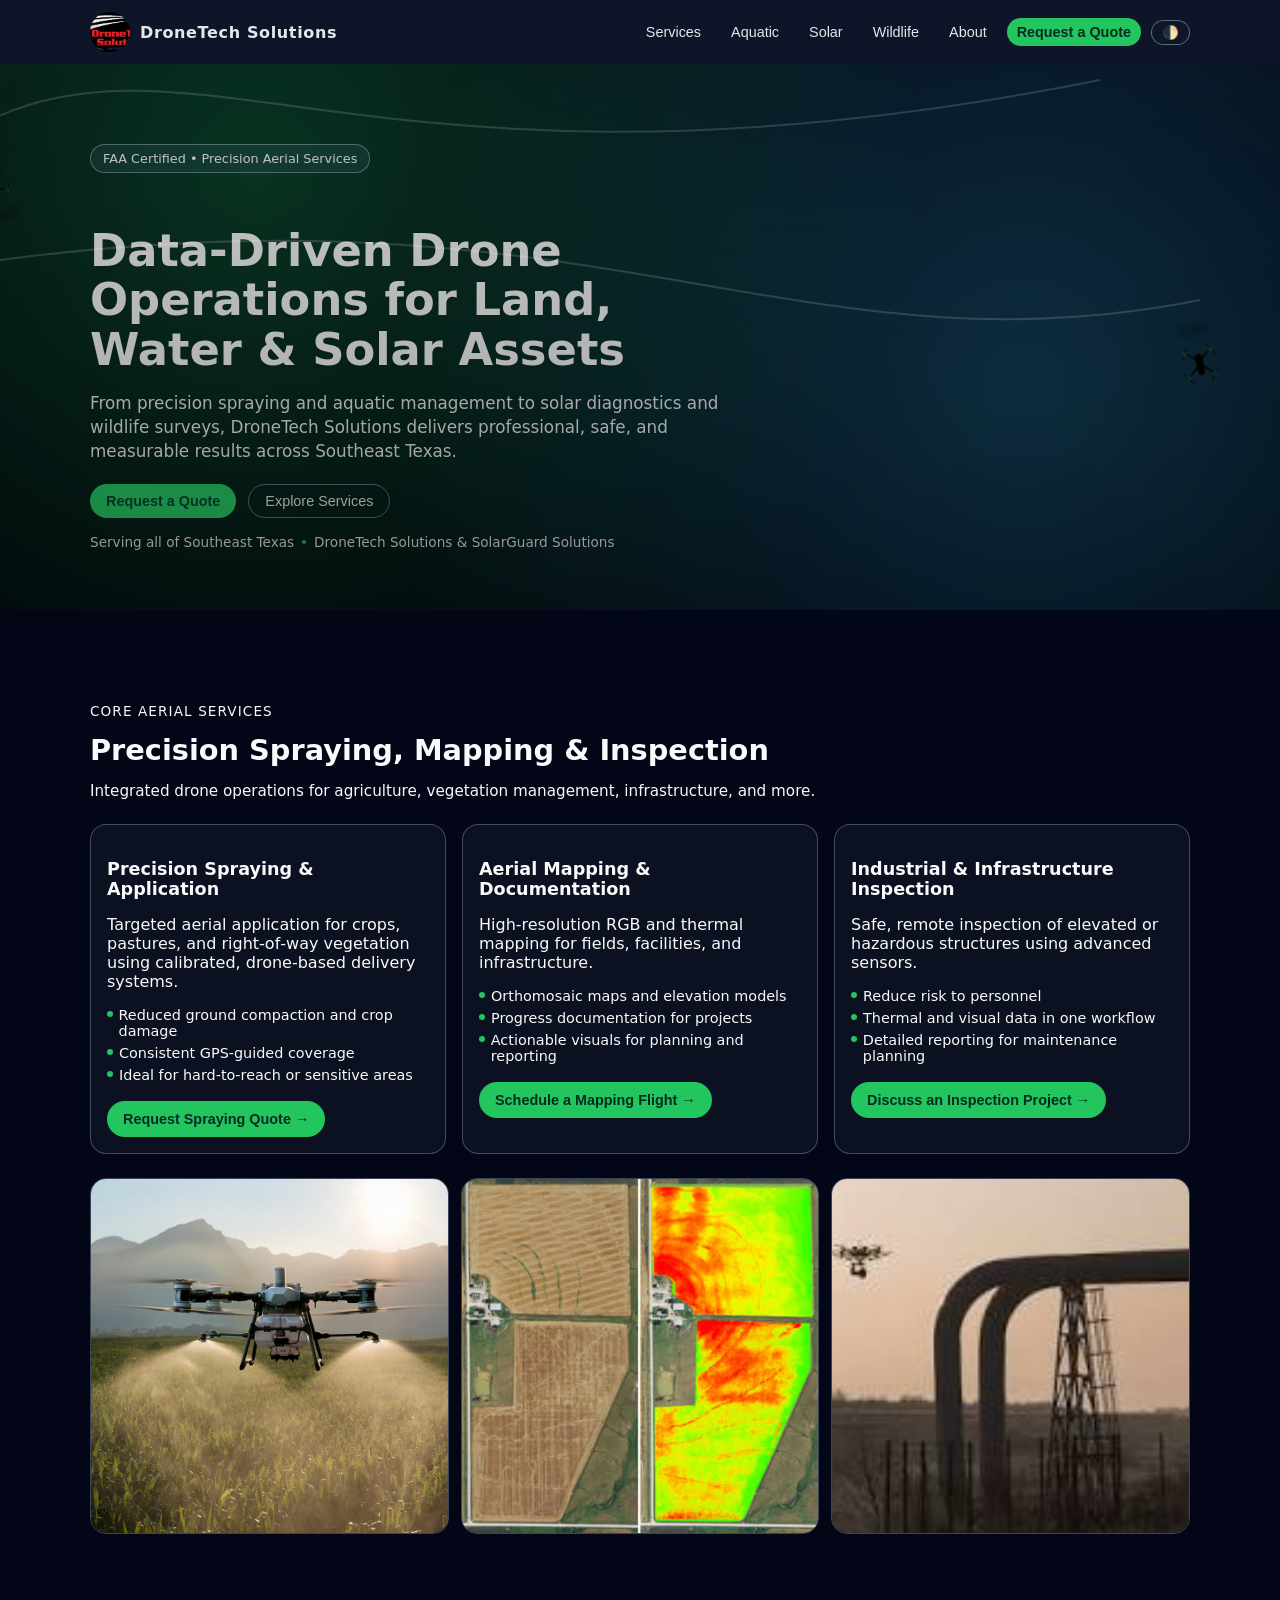
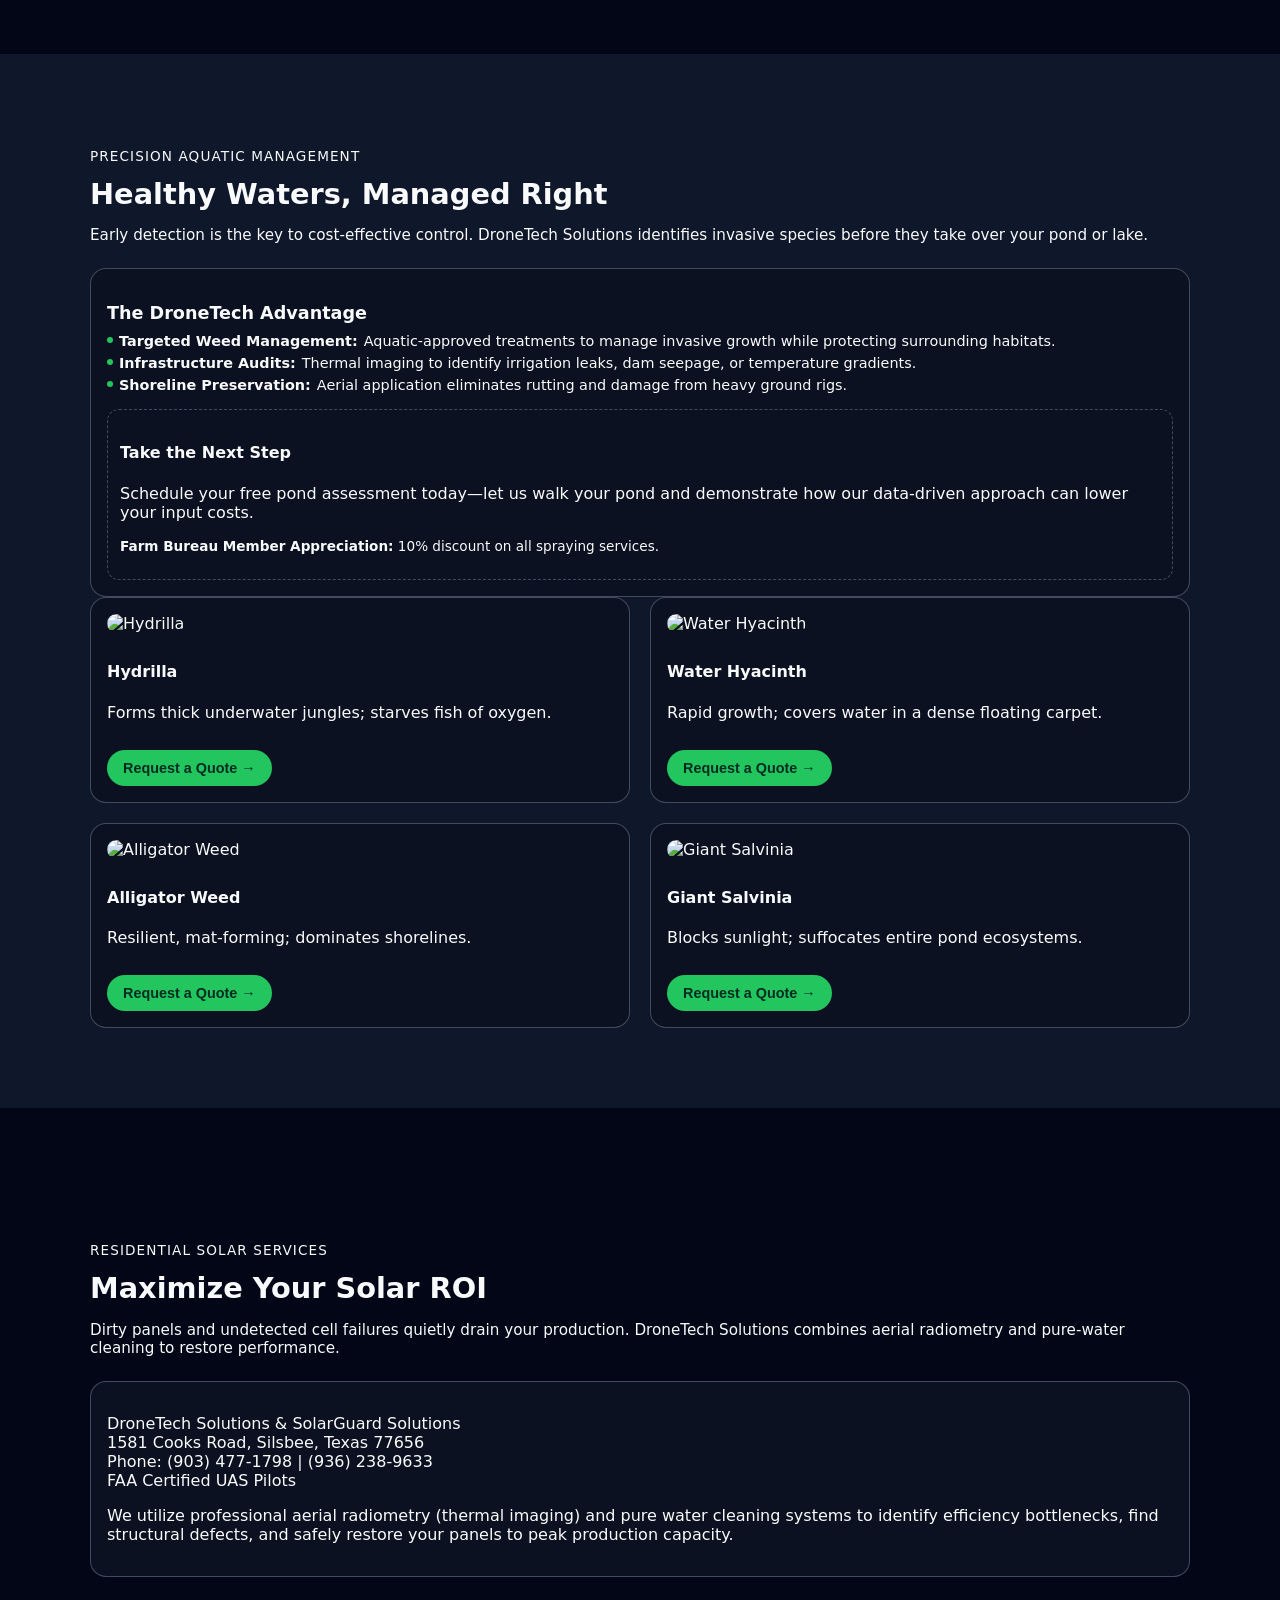
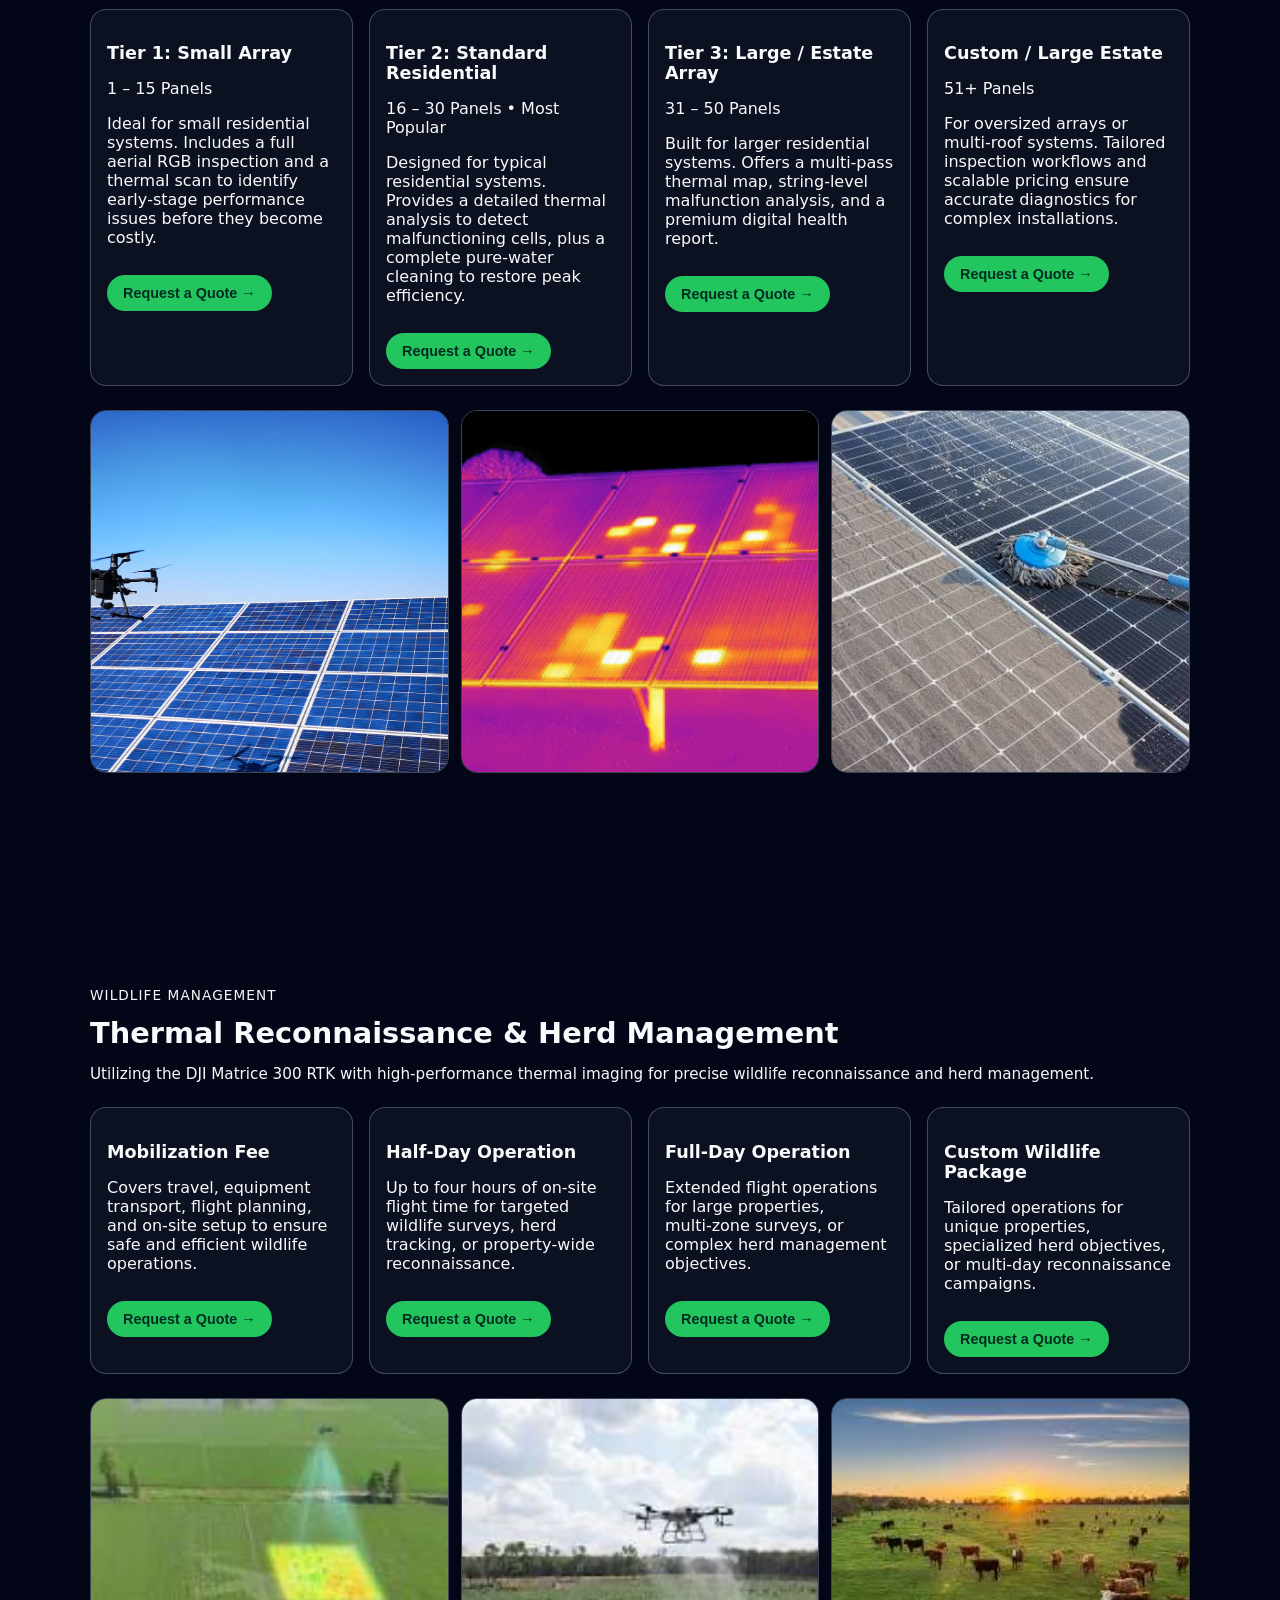
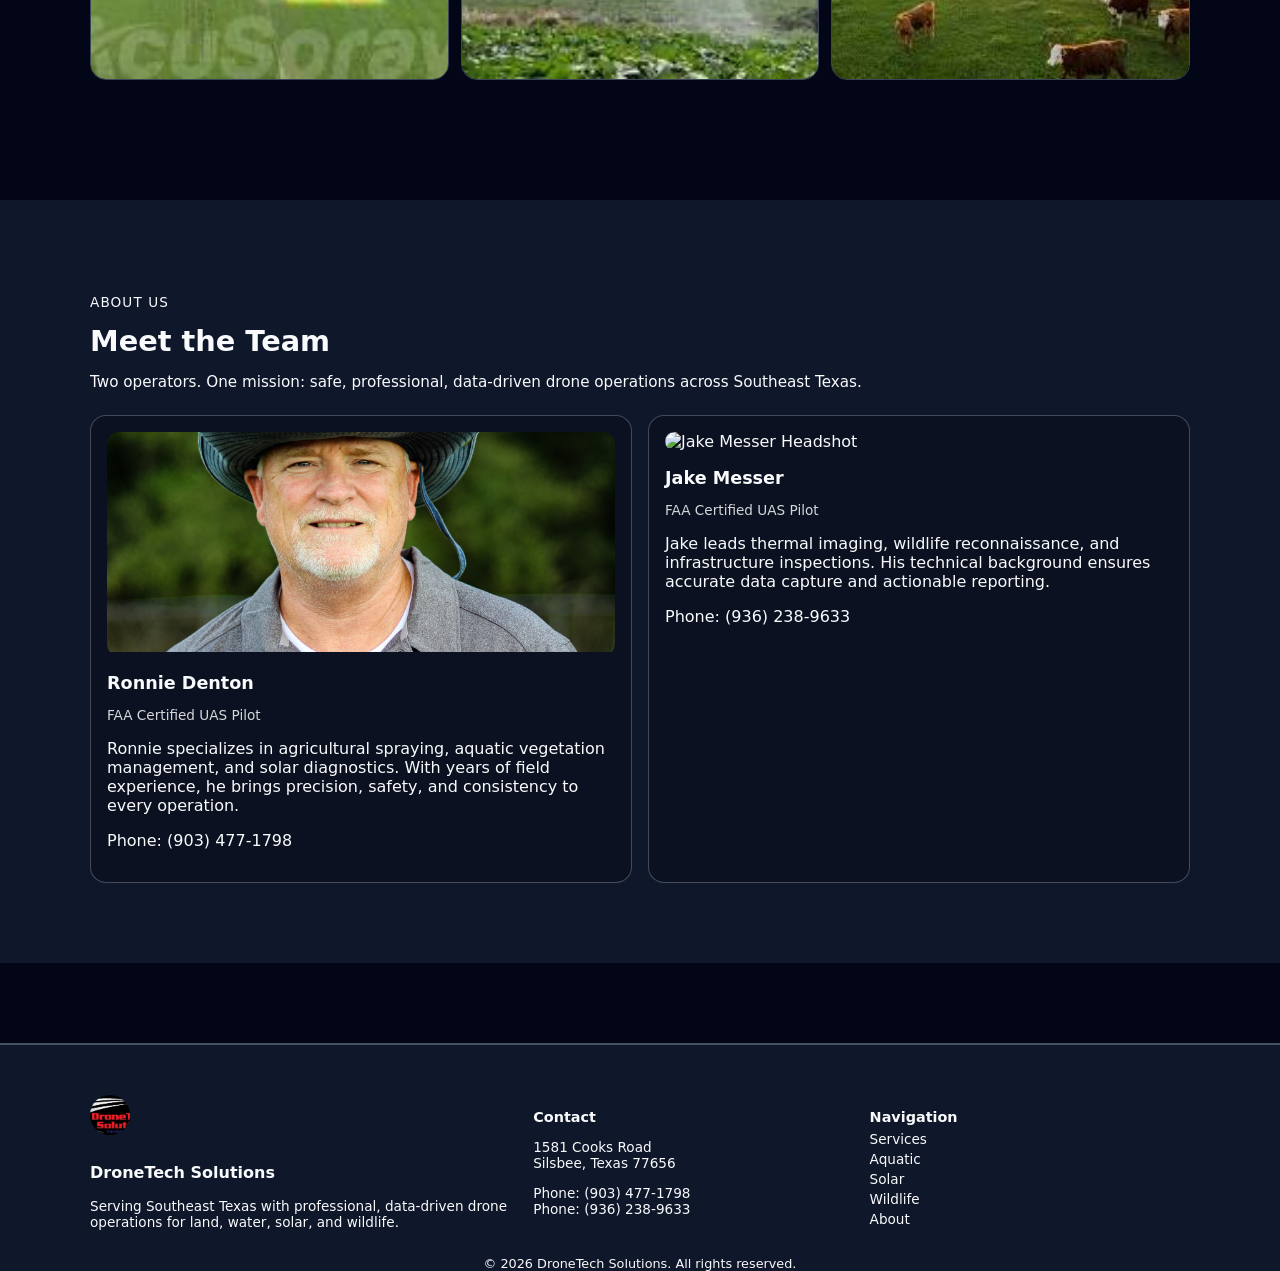
==== commit 189cbff9: "semi final update" ====
--- a/index.html
+++ b/index.html
@@ -196,38 +196,41 @@
         <img src="images/hydrilla.png" alt="Hydrilla">
         <h4>Hydrilla</h4>
         <p>Forms thick underwater jungles; starves fish of oxygen.</p>
+        <button class="link-button" id="openModalAquatic1">Request a Quote →</button>
+
       </article>
 
       <article class="species-card hover-glow">
         <img src="images/water hyacinth.png" alt="Water Hyacinth">
         <h4>Water Hyacinth</h4>
         <p>Rapid growth; covers water in a dense floating carpet.</p>
+        <button class="link-button" id="openModalAquatic2">Request a Quote →</button>
       </article>
 
       <article class="species-card hover-glow">
         <img src="images/alligator.png" alt="Alligator Weed">
         <h4>Alligator Weed</h4>
         <p>Resilient, mat‑forming; dominates shorelines.</p>
+        <button class="link-button" id="openModalAquatic3">Request a Quote →</button>
       </article>
 
       <article class="species-card hover-glow">
         <img src="images/salvinia.png" alt="Giant Salvinia">
         <h4>Giant Salvinia</h4>
         <p>Blocks sunlight; suffocates entire pond ecosystems.</p>
+        <button class="link-button" id="openModalAquatic4">Request a Quote →</button>
       </article>
     </div>
 
   </div>
 </section>
-
-  </section>
 
   <!-- SOLAR -->
   <section class="section" id="solar">
     <div class="container">
 
       <div class="section-header">
-        <p class="section-kicker">Residential Solar Services • 2026 Pricing</p>
+        <p class="section-kicker">Residential Solar Services</p>
         <h2 class="section-title">Maximize Your Solar ROI</h2>
         <p class="section-subtitle">
           Dirty panels and undetected cell failures quietly drain your production. DroneTech Solutions
@@ -257,7 +260,7 @@
             Ideal for small residential systems. Includes a full aerial RGB inspection and a thermal scan
             to identify early‑stage performance issues before they become costly.
           </p>
-          <p class="pricing-price">Pricing: <strong>Fill in</strong></p>
+          <button class="link-button" id="openModalSolar1">Request a Quote →</button>
         </article>
 
         <article class="pricing-card hover-glow">
@@ -267,7 +270,7 @@
             Designed for typical residential systems. Provides a detailed thermal analysis to detect
             malfunctioning cells, plus a complete pure‑water cleaning to restore peak efficiency.
           </p>
-          <p class="pricing-price">Pricing: <strong>Fill in</strong></p>
+          <button class="link-button" id="openModalSolar2">Request a Quote →</button>
         </article>
 
         <article class="pricing-card hover-glow">
@@ -277,7 +280,7 @@
             Built for larger residential systems. Offers a multi‑pass thermal map, string‑level
             malfunction analysis, and a premium digital health report.
           </p>
-          <p class="pricing-price">Pricing: <strong>Fill in</strong></p>
+          <button class="link-button" id="openModalSolar3">Request a Quote →</button>
         </article>
 
         <article class="pricing-card hover-glow">
@@ -287,7 +290,7 @@
             For oversized arrays or multi‑roof systems. Tailored inspection workflows and scalable
             pricing ensure accurate diagnostics for complex installations.
           </p>
-          <p class="pricing-price">Pricing: <strong>Fill in</strong></p>
+          <button class="link-button" id="openModalSolar4">Request a Quote →</button>
         </article>
       </div>
 
@@ -326,7 +329,7 @@
             Covers travel, equipment transport, flight planning, and on‑site setup to ensure safe and
             efficient wildlife operations.
           </p>
-          <p class="pricing-price">Pricing: <strong>Fill in</strong></p>
+          <button class="link-button" id="openModalWildLife1">Request a Quote →</button>
         </article>
 
         <article class="pricing-card hover-glow">
@@ -335,7 +338,7 @@
             Up to four hours of on‑site flight time for targeted wildlife surveys, herd tracking, or
             property‑wide reconnaissance.
           </p>
-          <p class="pricing-price">Pricing: <strong>Fill in</strong></p>
+          <button class="link-button" id="openModalWildLife2">Request a Quote →</button>
         </article>
 
         <article class="pricing-card hover-glow">
@@ -344,7 +347,7 @@
             Extended flight operations for large properties, multi‑zone surveys, or complex herd
             management objectives.
           </p>
-          <p class="pricing-price">Pricing: <strong>Fill in</strong></p>
+          <button class="link-button" id="openModalWildLife3">Request a Quote →</button>
         </article>
 
         <article class="pricing-card hover-glow">
@@ -353,7 +356,7 @@
             Tailored operations for unique properties, specialized herd objectives, or multi‑day
             reconnaissance campaigns.
           </p>
-          <p class="pricing-price">Pricing: <strong>Fill in</strong></p>
+          <button class="link-button" id="openModalWildLife4">Request a Quote →</button>
         </article>
       </div>
 
@@ -647,44 +650,53 @@
     });
   </script>
 
-  <script>
-    document.addEventListener('DOMContentLoaded', () => {
-      const modalBackdrop = document.getElementById('modalBackdrop');
-      const modalClose = document.getElementById('modalClose');
-
-      const modalButtons = [
-        'openModalNav',
-        'openModalHero',
-        'openModalSpray',
-        'openModalMap',
-        'openModalInfra',
-        'floatingContactBtn'
-      ];
-
-      modalButtons.forEach(id => {
-        const btn = document.getElementById(id);
-        if (btn) {
-          btn.addEventListener('click', () => {
+ <script>
+  document.addEventListener('DOMContentLoaded', () => {
+    const modalBackdrop = document.getElementById('modalBackdrop');
+    const modalClose = document.getElementById('modalClose');
+
+    // 1. Any button that should open the modal:
+    //    - All .link-button (quote buttons)
+    //    - Nav "Request a Quote"
+    //    - Hero "Request a Quote"
+    //    - Floating contact button
+    const triggerSelectors = [
+      '.link-button',
+      '#openModalNav',
+      '#openModalHero',
+      '#floatingContactBtn'
+    ];
+
+    triggerSelectors.forEach(selector => {
+      const elements = document.querySelectorAll(selector);
+      elements.forEach(el => {
+        el.addEventListener('click', () => {
+          if (modalBackdrop) {
             modalBackdrop.style.display = 'flex';
-          });
+          }
+        });
+      });
+    });
+
+    // 2. Close button
+    if (modalClose) {
+      modalClose.addEventListener('click', () => {
+        if (modalBackdrop) {
+          modalBackdrop.style.display = 'none';
         }
       });
-
-      if (modalClose) {
-        modalClose.addEventListener('click', () => {
+    }
+
+    // 3. Click outside modal to close
+    if (modalBackdrop) {
+      modalBackdrop.addEventListener('click', (e) => {
+        if (e.target === modalBackdrop) {
           modalBackdrop.style.display = 'none';
-        });
-      }
-
-      if (modalBackdrop) {
-        modalBackdrop.addEventListener('click', (e) => {
-          if (e.target === modalBackdrop) {
-            modalBackdrop.style.display = 'none';
-          }
-        });
-      }
-    });
-  </script>
+        }
+      });
+    }
+  });
+</script>
 
 </body>
 </html>
--- a/styles.css
+++ b/styles.css
@@ -2,49 +2,37 @@
    THEME VARIABLES
    ========================================================= */
 :root {
-/* FIX: Guarantee valid variables BEFORE media queries */
-body.system {
-  --bg-color: #f8fafc;
-  --text-color: #0a0f1a;
-  --accent-glow: rgba(0, 255, 180, 0.35);
-  --card-bg: #ffffff;
-  --border-color: rgba(148, 163, 184, 0.3);
-}
-  --section-bg: var(--bg-color);
-  --section-alt-bg: #0f172a; /* dark slate */
-}
-
-body.light {
-  --section-bg: #ffffff;
-  --section-alt-bg: #f1f5f9; /* soft light gray */
-}
-
-body.dark {
+  --bg-color: #020617;
+  --text-color: #f9fafb;
+  --accent-glow: rgba(34, 197, 94, 0.45);
+  --card-bg: #0b1120;
+  --border-color: rgba(148, 163, 184, 0.4);
+
   --section-bg: #020617;
   --section-alt-bg: #0f172a;
 }
 
-
+/* Light / Dark / System */
 body.system {
   color-scheme: light dark;
 }
 
-@media (prefers-color-scheme: dark) {
-  body.system {
-    --bg-color: #020617;
-    --text-color: #f1f5f9;
-    --accent-glow: rgba(56, 189, 248, 0.45);
-    --card-bg: #0f172a;
-  }
-}
-
-@media (prefers-color-scheme: light) {
-  body.system {
-    --bg-color: #f8fafc;
-    --text-color: #0a0f1a;
-    --accent-glow: rgba(0, 255, 180, 0.35);
-    --card-bg: #ffffff;
-  }
+body.light {
+  --bg-color: #f8fafc;
+  --text-color: #0f172a;
+  --card-bg: #ffffff;
+  --border-color: rgba(148, 163, 184, 0.4);
+  --section-bg: #ffffff;
+  --section-alt-bg: #f1f5f9;
+}
+
+body.dark {
+  --bg-color: #020617;
+  --text-color: #f9fafb;
+  --card-bg: #0b1120;
+  --border-color: rgba(148, 163, 184, 0.4);
+  --section-bg: #020617;
+  --section-alt-bg: #0f172a;
 }
 
 /* =========================================================
@@ -74,7 +62,7 @@
   position: sticky;
   top: 0;
   z-index: 50;
-  background: rgba(2, 6, 23, 0.9);
+  background: rgba(15, 23, 42, 0.95);
   backdrop-filter: blur(12px);
 }
 
@@ -85,12 +73,6 @@
   padding: 12px 0;
 }
 
-.header,
-.header * {
-  color: #f1f5f9 !important;
-}
-
-
 .logo-wrapper {
   display: flex;
   align-items: center;
@@ -107,6 +89,7 @@
 .logo-text {
   font-weight: 700;
   letter-spacing: 0.04em;
+  color: #e5e7eb;
 }
 
 /* =========================================================
@@ -121,7 +104,7 @@
 .nav-link {
   background: transparent;
   border: none;
-  color: var(--text-color);
+  color: #e5e7eb;
   font-size: 0.9rem;
   padding: 6px 10px;
   border-radius: 999px;
@@ -129,7 +112,7 @@
 }
 
 .nav-link:hover {
-  background: rgba(148, 163, 184, 0.2);
+  background: rgba(148, 163, 184, 0.25);
 }
 
 .primary-nav {
@@ -140,9 +123,9 @@
 
 .theme-toggle {
   border-radius: 999px;
-  border: 1px solid rgba(148, 163, 184, 0.5);
+  border: 1px solid rgba(148, 163, 184, 0.6);
   background: rgba(15, 23, 42, 0.9);
-  color: var(--text-color);
+  color: #e5e7eb;
   padding: 4px 10px;
   cursor: pointer;
 }
@@ -153,7 +136,6 @@
 .hero {
   position: relative;
   padding: 60px 0 40px;
-  overflow: hidden;
   z-index: 1;
 }
 
@@ -163,7 +145,7 @@
   background:
     radial-gradient(circle at 20% 20%, rgba(34, 197, 94, 0.35), transparent 60%),
     radial-gradient(circle at 80% 60%, rgba(56, 189, 248, 0.35), transparent 60%),
-    linear-gradient(to bottom, rgba(0,0,0,0.15), rgba(0,0,0,0.25));
+    linear-gradient(to bottom, rgba(0,0,0,0.25), rgba(0,0,0,0.45));
   mix-blend-mode: screen;
   opacity: 0.9;
   z-index: 2;
@@ -171,28 +153,20 @@
 }
 
 @keyframes heroGlow {
-  0% {
-    opacity: 0.85;
-    transform: scale(1);
-  }
-  100% {
-    opacity: 1;
-    transform: scale(1.05);
-  }
-}
-
+  0% { opacity: 0.85; transform: scale(1); }
+  100% { opacity: 1; transform: scale(1.05); }
+}
 
 .hero-overlay {
   position: absolute;
   inset: 0;
   background: linear-gradient(
     to bottom,
-    rgba(0, 0, 0, 0.10),
-    rgba(0, 0, 0, 0.20)
+    rgba(0, 0, 0, 0.20),
+    rgba(0, 0, 0, 0.35)
   );
   z-index: 3;
 }
-
 
 .hero-content {
   position: relative;
@@ -206,7 +180,7 @@
   padding: 6px 12px;
   border-radius: 999px;
   background: rgba(15, 23, 42, 0.9);
-  border: 1px solid rgba(148, 163, 184, 0.5);
+  border: 1px solid rgba(148, 163, 184, 0.6);
   font-size: 0.8rem;
   margin-bottom: 16px;
 }
@@ -215,13 +189,13 @@
   font-size: 2.4rem;
   line-height: 1.1;
   margin-bottom: 12px;
-  color: var(--text-color);
-  text-shadow: 0 0 12px rgba(0, 0, 0, 0.25);
+  color: #f9fafb;
+  text-shadow: 0 0 12px rgba(0, 0, 0, 0.4);
 }
 
 .hero-subtitle {
   font-size: 1rem;
-  opacity: 0.85;
+  opacity: 0.9;
   margin-bottom: 20px;
 }
 
@@ -236,7 +210,7 @@
   align-items: center;
   gap: 8px;
   font-size: 0.85rem;
-  opacity: 0.8;
+  opacity: 0.85;
 }
 
 .dot {
@@ -266,7 +240,7 @@
 .btn-ghost {
   background: transparent;
   border: 1px solid rgba(148, 163, 184, 0.6);
-  color: var(--text-color);
+  color: #e5e7eb;
 }
 
 /* =========================================================
@@ -288,13 +262,13 @@
   margin-top: 40px;
 }
 
-/* FIX: Make section titles always visible */
-.section-title,
-.section-kicker,
-.section-subtitle {
-  color: #ffffff !important;
-}
-
+.section,
+.section-alt {
+  position: relative;
+  z-index: 2;
+}
+
+/* Unified section header */
 .section-header {
   margin-bottom: 24px;
 }
@@ -310,11 +284,17 @@
   font-size: 1.8rem;
   font-weight: 700;
   margin: 6px 0;
+  color: #f9fafb;
 }
 
 .section-subtitle {
   font-size: 0.95rem;
-  opacity: 0.85;
+  opacity: 0.9;
+  color: #e5e7eb;
+}
+
+.solar-intro {
+  margin-bottom:32px;
 }
 
 /* =========================================================
@@ -336,28 +316,22 @@
 
 @media (max-width: 900px) {
   .card-grid-3 {
-    grid-template-columns: repeat(1, minmax(0, 1fr));
+    grid-template-columns: 1fr;
   }
   .card-grid-4 {
     grid-template-columns: repeat(2, minmax(0, 1fr));
   }
 }
 
-.service-card-title {
-  font-size: 1.1rem;
-  font-weight: 600;
-  margin-bottom: 8px;
-  color: #ffffff;
-}
-
-
-/* =========================================================
-   CARDS (UNIFIED THEME)
+/* =========================================================
+   CARDS
    ========================================================= */
 .service-card,
 .pricing-card,
 .species-card,
-.about-card {
+.about-card,
+.solar-intro,
+.split-main {
   background: var(--card-bg);
   border-radius: 16px;
   padding: 16px;
@@ -372,6 +346,16 @@
 .hover-glow:hover {
   box-shadow: 0 0 24px var(--accent-glow);
   transform: translateY(-2px);
+}
+
+.service-card-title,
+.pricing-title,
+.split-title,
+.about-name {
+  font-size: 1.1rem;
+  font-weight: 600;
+  margin-bottom: 8px;
+  color: #f9fafb;
 }
 
 /* =========================================================
@@ -389,6 +373,7 @@
   gap: 6px;
   font-size: 0.9rem;
   margin-bottom: 6px;
+  color: #e5e7eb;
 }
 
 .service-dot {
@@ -422,32 +407,10 @@
 }
 
 /* =========================================================
-   SPLIT LAYOUT (AQUATIC)
-   ========================================================= */
-/* AQUATIC — FINAL FIX */
+   AQUATIC SPLIT
+   ========================================================= */
 #aquatic {
-  padding: 80px 0;
   background: var(--section-alt-bg);
-}
-
-.aquatic-layout {
-  display: grid;
-  grid-template-columns: 1fr 1fr;
-  gap: 40px;
-  align-items: start;
-}
-
-@media (max-width: 900px) {
-  .aquatic-layout {
-    grid-template-columns: 1fr;
-  }
-}
-
-.split-main {
-  background: var(--card-bg);
-  padding: 24px;
-  border-radius: 16px;
-  border: 1px solid var(--border-color);
 }
 
 .aquatic-species-grid {
@@ -462,19 +425,13 @@
   }
 }
 
-.species-card {
-  background: var(--card-bg);
-  border: 1px solid var(--border-color);
-  border-radius: 16px;
-  padding: 16px;
-  text-align: center;
-}
-
-/* Add spacing between Aquatic text block and images */
-.split-main {
-  margin-bottom: 40px;
-}
-
+.species-card img {
+  width: 100%;
+  height: 140px;
+  object-fit: cover;
+  border-radius: 12px;
+  margin-bottom: 8px;
+}
 
 /* =========================================================
    CALLOUT BOX
@@ -490,6 +447,7 @@
 .callout-note {
   font-size: 0.85rem;
   margin-top: 8px;
+  color: #e5e7eb;
 }
 
 /* =========================================================
@@ -503,7 +461,7 @@
 
 @media (max-width: 900px) {
   .about-grid {
-    grid-template-columns: minmax(0, 1fr);
+    grid-template-columns: 1fr;
   }
 }
 
@@ -522,7 +480,7 @@
 
 .about-role {
   font-size: 0.85rem;
-  opacity: 0.8;
+  opacity: 0.85;
   margin-bottom: 8px;
 }
 
@@ -534,6 +492,7 @@
   border-top: 2px solid var(--border-color);
   padding-top: 50px;
   margin-top: 80px;
+  color: #e5e7eb;
 }
 
 .footer-inner {
@@ -544,7 +503,7 @@
 
 @media (max-width: 900px) {
   .footer-inner {
-    grid-template-columns: minmax(0, 1fr);
+    grid-template-columns: 1fr;
   }
 }
 
@@ -563,7 +522,7 @@
 .footer-desc,
 .footer-text {
   font-size: 0.85rem;
-  opacity: 0.8;
+  opacity: 0.85;
 }
 
 .footer-heading {
@@ -575,7 +534,7 @@
 .footer-nav a {
   display: block;
   font-size: 0.85rem;
-  color: var(--text-color);
+  color: #e5e7eb;
   text-decoration: none;
   margin-bottom: 4px;
 }
@@ -584,14 +543,8 @@
   margin-top: 12px;
   text-align: center;
   font-size: 0.8rem;
-  opacity: 0.7;
-}
-
-.footer,
-.footer * {
-  color: var(--text-color) !important;
-}
-
+  opacity: 0.8;
+}
 
 /* =========================================================
    FLOATING CONTACT BUTTON
@@ -655,7 +608,7 @@
 
 .modal-subtitle {
   font-size: 1rem;
-  opacity: 0.8;
+  opacity: 0.85;
   margin-bottom: 24px;
 }
 
@@ -683,7 +636,7 @@
 
 .modal-note {
   font-size: 0.8rem;
-  opacity: 0.7;
+  opacity: 0.8;
   margin-top: 4px;
 }
 
@@ -695,38 +648,13 @@
 .modal-disclaimer {
   margin-top: 16px;
   font-size: 0.85rem;
-  opacity: 0.8;
+  opacity: 0.85;
   text-align: center;
 }
 
-.drone {
-  position: absolute;
-  width: 40px;
-  height: 40px;
-  z-index: 50;
-}
-
-.drone-paths {
-  z-index: 40;
-}
-
-.hero-overlay {
-  z-index: 10;
-}
-
-.hero-bg {
-  z-index: 5;
-}
-
-/* FINAL FOOTER VISIBILITY FIX */
-.footer,
-.footer * {
-  color: #ffffff !important;
-  opacity: 1 !important;
-}
-
-.drone,
-/* DRONE PATHS */
+/* =========================================================
+   DRONES
+   ========================================================= */
 .drone-paths {
   position: absolute;
   top: 0;
@@ -740,7 +668,6 @@
   pointer-events: none;
 }
 
-/* DRONE BASE */
 .drone {
   position: absolute;
   width: 60px;
@@ -750,7 +677,6 @@
   pointer-events: none;
 }
 
-/* DRONE SHADOW */
 .drone .shadow {
   position: absolute;
   bottom: -10px;
@@ -763,7 +689,6 @@
   filter: blur(4px);
 }
 
-/* DRONE PROPELLERS */
 .drone .propellers {
   position: absolute;
   top: -6px;
@@ -779,13 +704,14 @@
   to { transform: translateX(-50%) rotate(360deg); }
 }
 
-/* DRONE FLIGHT ANIMATION */
 .drone-1 {
   animation: fly1 12s linear infinite;
+  offset-path: path("M -10,120 C 200,20 400,220 1100,80");
 }
 
 .drone-2 {
   animation: fly2 14s linear infinite;
+  offset-path: path("M 1200,300 C 800,380 600,180 0,260");
 }
 
 @keyframes fly1 {
@@ -798,33 +724,140 @@
   100% { offset-distance: 0%; }
 }
 
-/* Attach drones to SVG paths */
-.drone-1 {
-  offset-path: path("M -10,120 C 200,20 400,220 1100,80");
-}
-
-.drone-2 {
-  offset-path: path("M 1200,300 C 800,380 600,180 0,260");
-}
-
-/* UNIVERSAL TITLE VISIBILITY FIX */
-/* FINAL FIX: Make ALL section titles fully visible */
+/* =========================================================
+   LIGHT MODE VISIBILITY FIXES
+   ========================================================= */
+
+/* Section headers */
 .section-title,
-.section-kicker,
 .section-subtitle,
+.section-kicker {
+  color: var(--text-color) !important;
+  opacity: 1 !important;
+}
+
+/* Card titles */
 .service-card-title,
+.pricing-title,
 .split-title,
-.about-title,
-.pricing-card-title,
-.wildlife-title,
-.section-header p,
-.section-header h2 {
-  color: #ffffff !important;
+.about-name {
+  color: var(--text-color) !important;
+}
+
+/* Card body text */
+.service-card-text,
+.pricing-summary,
+.pricing-sub,
+.about-text,
+.callout-note {
+  color: var(--text-color) !important;
+}
+
+/* Lists */
+.service-list li {
+  color: var(--text-color) !important;
+}
+
+/* Solar intro block */
+.solar-intro,
+.solar-highlight {
+  color: var(--text-color) !important;
+}
+
+/* Footer */
+.footer,
+.footer * {
+  color: var(--text-color) !important;
   opacity: 1 !important;
 }
 
-
-
-
-
-
+/* Universal quote button */
+.link-button {
+  display: inline-block;
+  margin-top: 12px;
+  padding: 10px 16px;
+  border-radius: 999px;
+  background: #22c55e;
+  color: #022c22;
+  font-weight: 600;
+  font-size: 0.9rem;
+  border: none;
+  cursor: pointer;
+  transition: background 0.2s ease, transform 0.2s ease;
+}
+
+.link-button:hover {
+  background: #16a34a;
+  transform: translateY(-2px);
+}
+
+@media (min-width: 900px) {
+  .hero-title {
+    font-size: 2.8rem;
+  }
+  .hero-subtitle {
+    font-size: 1.15rem;
+  }
+}
+
+.hero-content {
+  padding-top: 20px;
+  padding-bottom: 20px;
+}
+
+.hero-meta {
+  color: var(--text-color);
+  opacity: 0.9;
+  font-weight: 500;
+  text-shadow: 0 1px 3px rgba(0,0,0,0.35);
+}
+
+.hero-subtitle {
+  color: var(--text-color);
+  opacity: 0.95;
+  font-size: 1.05rem;
+  line-height: 1.45;
+  text-shadow: 0 1px 4px rgba(0,0,0,0.35);
+}
+
+.hero-title {
+  color: var(--text-color);
+  font-weight: 800;
+  text-shadow: 0 2px 6px rgba(0,0,0,0.45);
+}
+
+body.light .hero-overlay {
+  background: linear-gradient(
+    to bottom,
+    rgba(0,0,0,0.55),
+    rgba(0,0,0,0.75)
+  ) !important;
+}
+
+body.light .hero-title,
+body.light .hero-subtitle,
+body.light .hero-pill,
+body.light .hero-meta {
+  color: #0f172a !important; /* deep navy */
+  text-shadow: 0 1px 3px rgba(255,255,255,0.4);
+}
+
+body.light .hero-pill {
+  background: rgba(255,255,255,0.85) !important;
+  border: 1px solid rgba(0,0,0,0.2) !important;
+  color: #0f172a !important;
+}
+
+body.light .hero-bg {
+  opacity: 0.35 !important;
+  mix-blend-mode: multiply !important;
+}
+
+
+
+
+
+
+
+
+
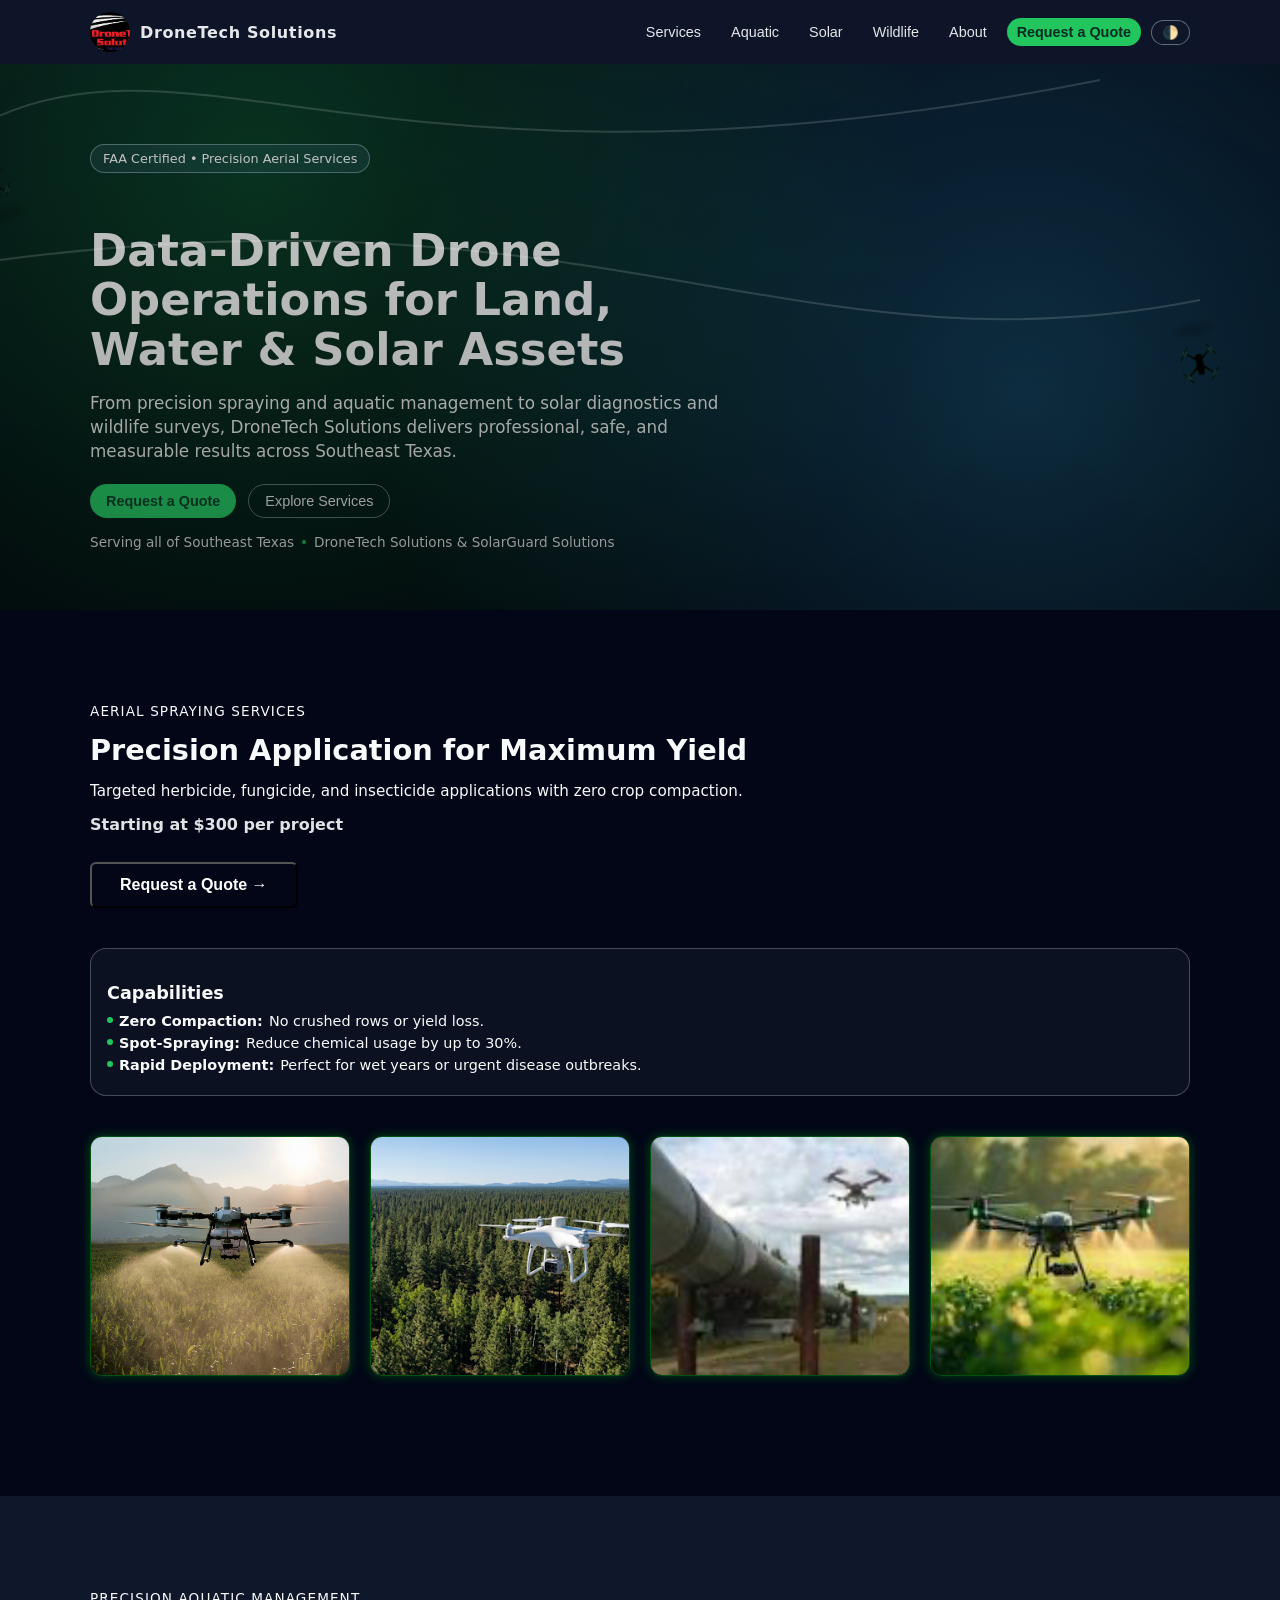
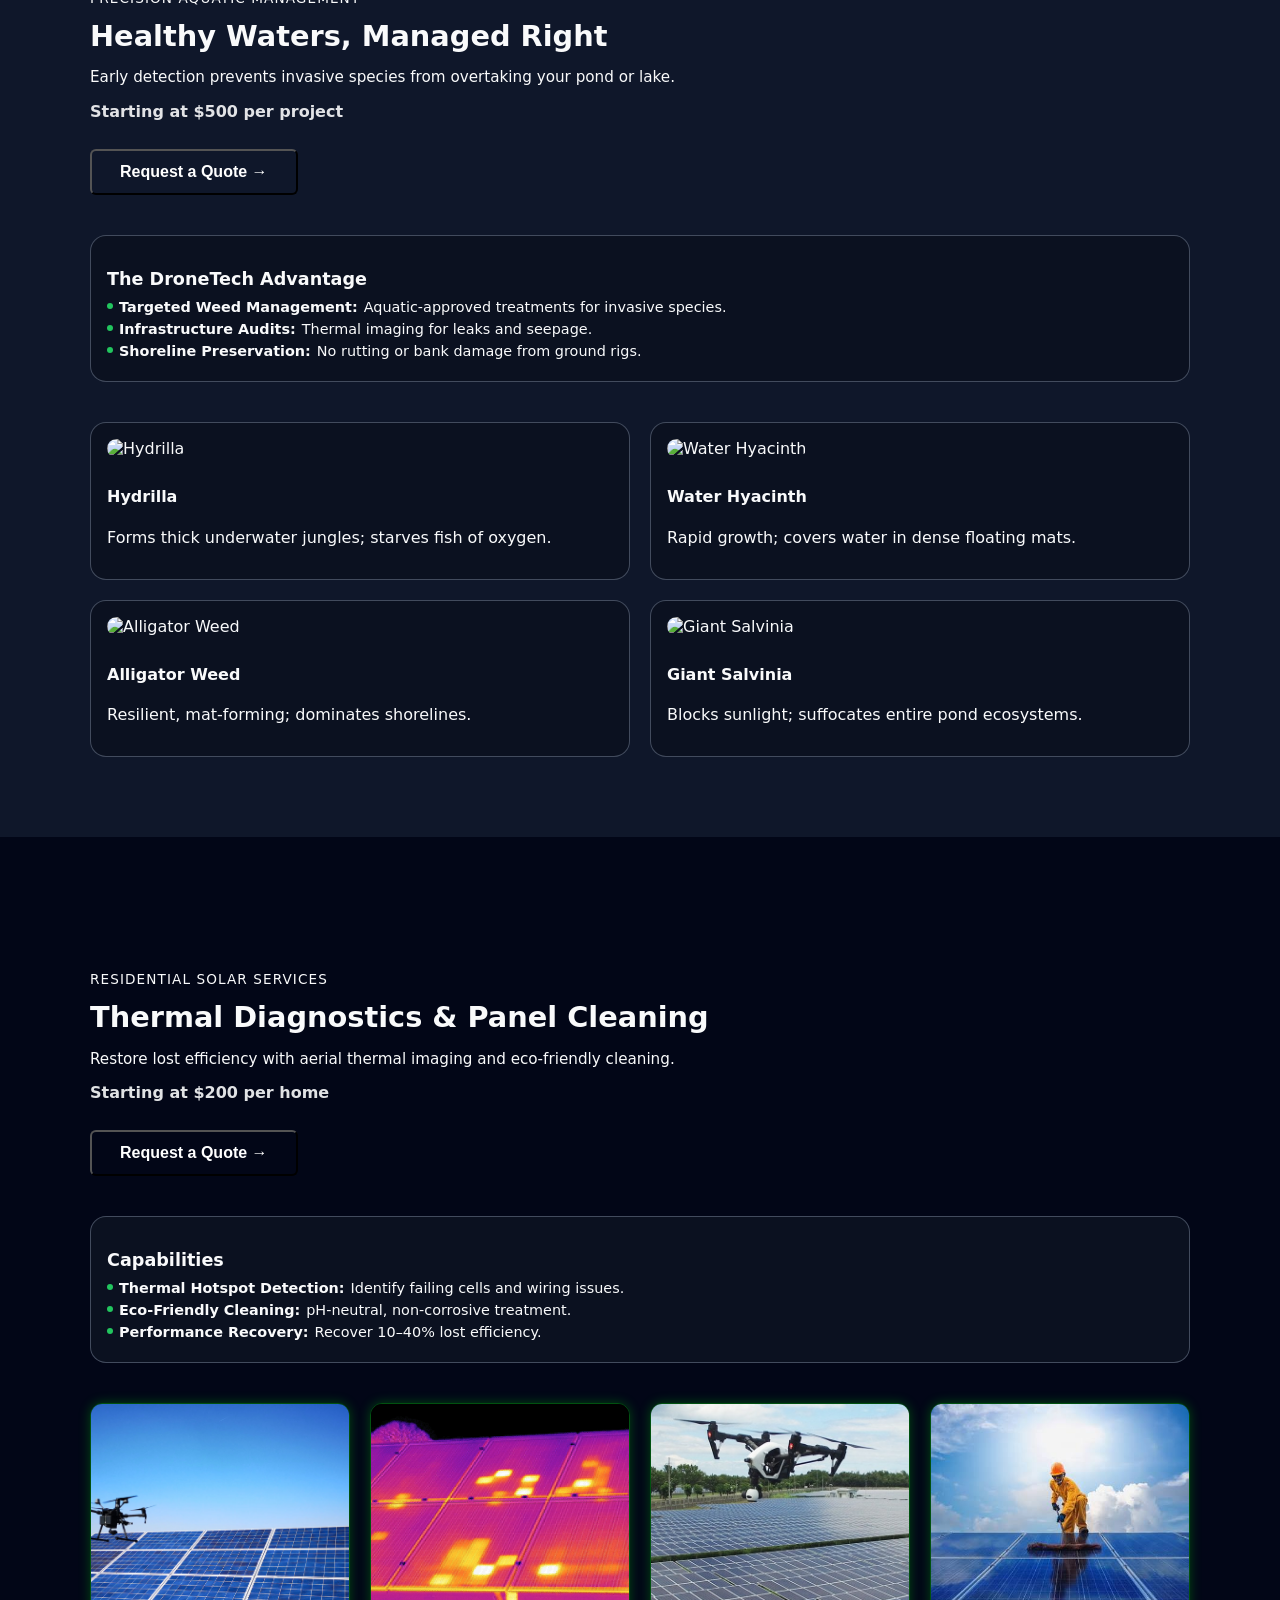
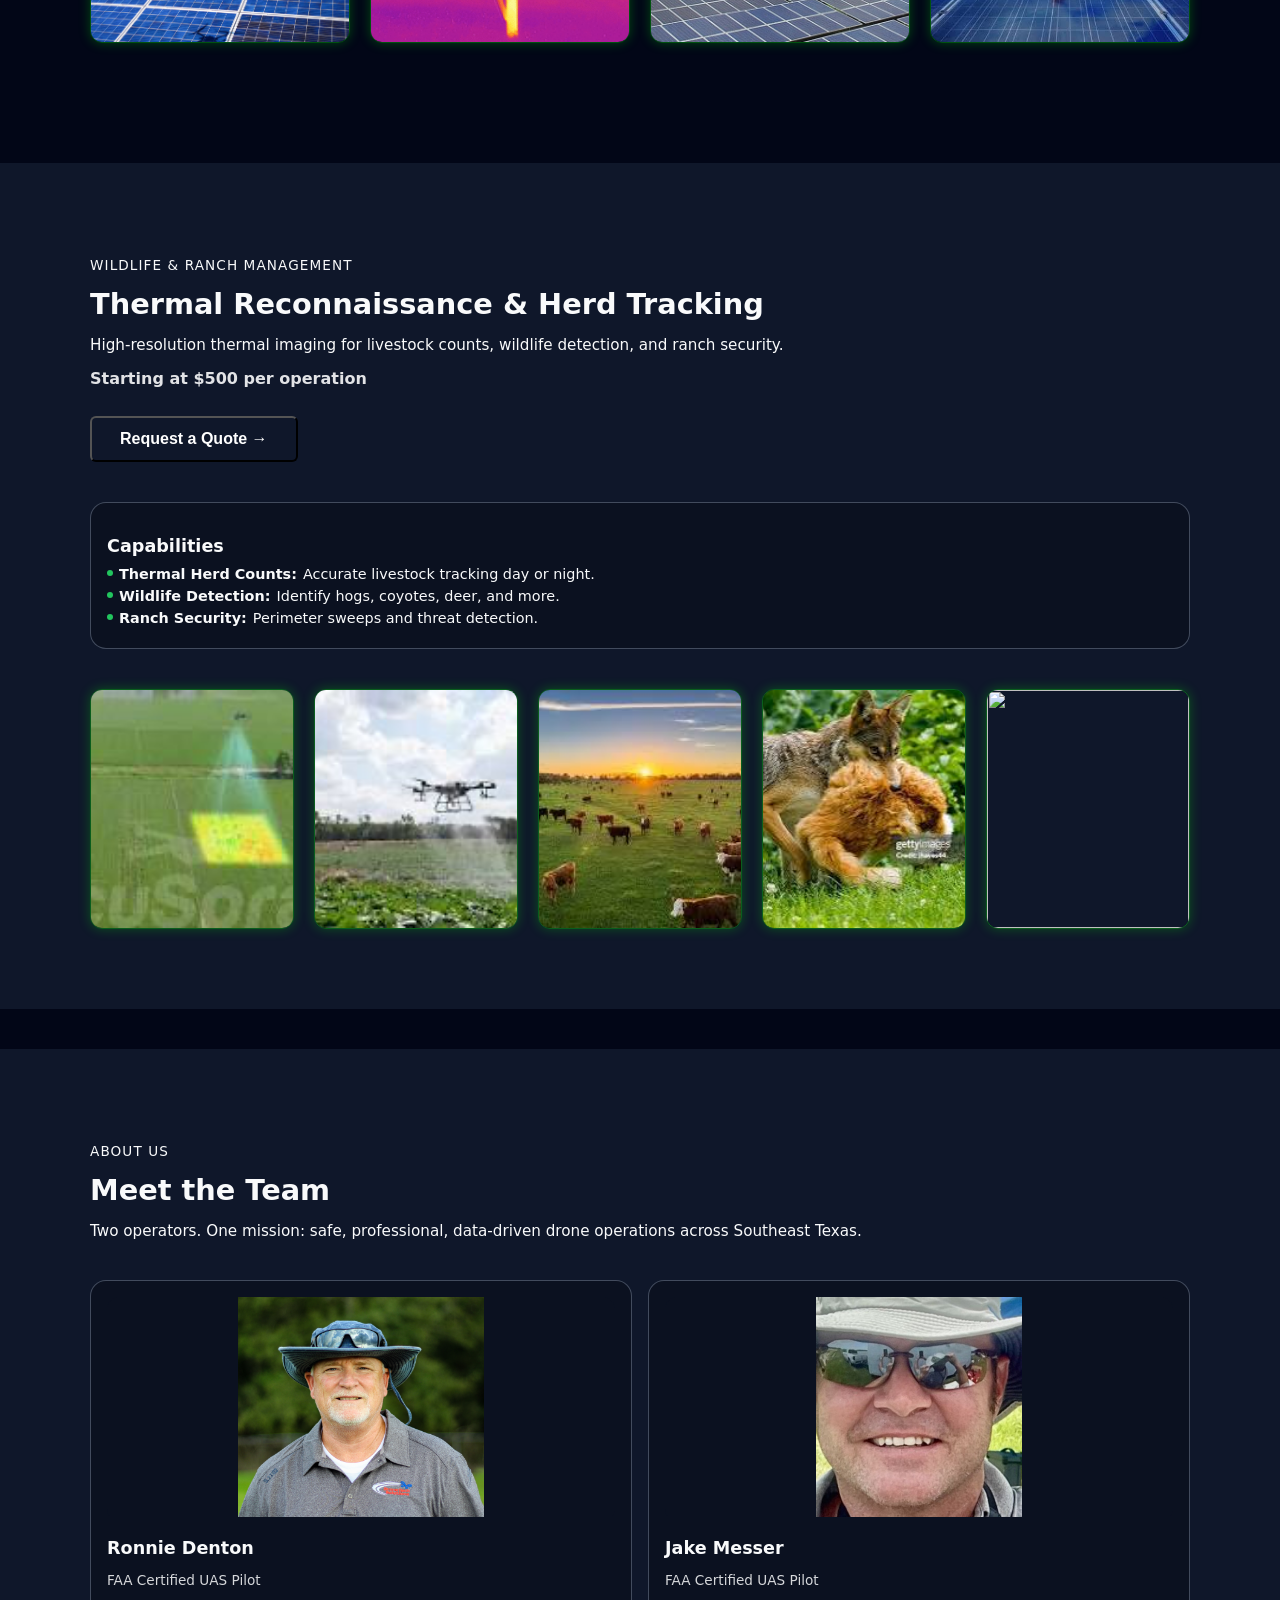
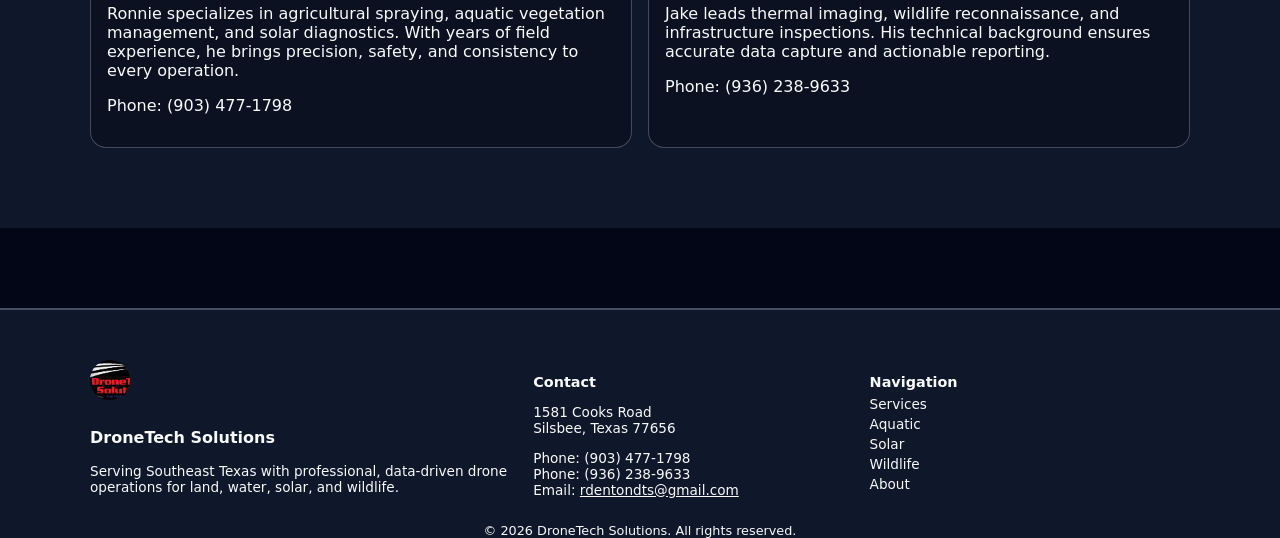
==== commit 02abd7c7: "Drone update with hogs" ====
--- a/index.html
+++ b/index.html
@@ -78,302 +78,178 @@
     </div>
   </section>
 
-  <!-- SERVICES -->
-  <section class="section" id="services">
-    <div class="container">
-
-      <div class="section-header">
-        <p class="section-kicker">Core Aerial Services</p>
-        <h2 class="section-title">Precision Spraying, Mapping & Inspection</h2>
-        <p class="section-subtitle">
-          Integrated drone operations for agriculture, vegetation management, infrastructure, and more.
-        </p>
-      </div>
-
-      <div class="card-grid-3">
-
-        <article class="service-card hover-glow">
-          <h3 class="service-card-title">Precision Spraying & Application</h3>
-          <p class="service-card-text">
-            Targeted aerial application for crops, pastures, and right‑of‑way vegetation using
-            calibrated, drone‑based delivery systems.
-          </p>
-          <ul class="service-list">
-            <li><span class="service-dot"></span>Reduced ground compaction and crop damage</li>
-            <li><span class="service-dot"></span>Consistent GPS‑guided coverage</li>
-            <li><span class="service-dot"></span>Ideal for hard‑to‑reach or sensitive areas</li>
-          </ul>
-          <button class="link-button" id="openModalSpray">Request Spraying Quote →</button>
-        </article>
-
-        <article class="service-card hover-glow">
-          <h3 class="service-card-title">Aerial Mapping & Documentation</h3>
-          <p class="service-card-text">
-            High‑resolution RGB and thermal mapping for fields, facilities, and infrastructure.
-          </p>
-          <ul class="service-list">
-            <li><span class="service-dot"></span>Orthomosaic maps and elevation models</li>
-            <li><span class="service-dot"></span>Progress documentation for projects</li>
-            <li><span class="service-dot"></span>Actionable visuals for planning and reporting</li>
-          </ul>
-          <button class="link-button" id="openModalMap">Schedule a Mapping Flight →</button>
-        </article>
-
-        <article class="service-card hover-glow">
-          <h3 class="service-card-title">Industrial & Infrastructure Inspection</h3>
-          <p class="service-card-text">
-            Safe, remote inspection of elevated or hazardous structures using advanced sensors.
-          </p>
-          <ul class="service-list">
-            <li><span class="service-dot"></span>Reduce risk to personnel</li>
-            <li><span class="service-dot"></span>Thermal and visual data in one workflow</li>
-            <li><span class="service-dot"></span>Detailed reporting for maintenance planning</li>
-          </ul>
-          <button class="link-button" id="openModalInfra">Discuss an Inspection Project →</button>
-        </article>
-
-      </div>
-
-      <div class="image-strip">
-        <div class="image-square hover-glow">
-          <img src="images/gallery1.jpeg" alt="Drone spraying field">
-        </div>
-        <div class="image-square hover-glow">
-          <img src="images/IMG_4223.jpeg" alt="Thermal Imaging">
-        </div>
-        <div class="image-square hover-glow">
-          <img src="images/IMG_3699.jpeg" alt="Industrial inspection">
-        </div>
-      </div>
-
-    </div>
-  </section>
+<!-- SPRAYING -->
+<section class="section" id="spraying">
+  <div class="container">
+
+    <div class="section-header">
+      <p class="section-kicker">Aerial Spraying Services</p>
+      <h2 class="section-title">Precision Application for Maximum Yield</h2>
+      <p class="section-subtitle">
+        Targeted herbicide, fungicide, and insecticide applications with zero crop compaction.
+      </p>
+
+      <p class="starting-price">Starting at $300 per project</p>
+      <button class="primary-cta modal-trigger">Request a Quote →</button>
+    </div>
+
+    <div class="split-main hover-glow">
+      <h3 class="split-title">Capabilities</h3>
+      <ul class="service-list">
+        <li><span class="service-dot"></span><strong>Zero Compaction:</strong> No crushed rows or yield loss.</li>
+        <li><span class="service-dot"></span><strong>Spot‑Spraying:</strong> Reduce chemical usage by up to 30%.</li>
+        <li><span class="service-dot"></span><strong>Rapid Deployment:</strong> Perfect for wet years or urgent disease outbreaks.</li>
+      </ul>
+    </div>
+
+    <div class="image-strip">
+      <div class="image-square hover-glow">
+        <img src="images/gallery1.jpeg" alt="Agriculture drone spraying">
+      </div>
+      <div class="image-square hover-glow">
+        <img src="images/gallery1.png" alt="Crop spraying drone">
+      </div>
+      <div class="image-square hover-glow">
+        <img src="images/gallery3.png" alt="Field application drone">
+      </div>
+      <div class="image-square hover-glow">
+        <img src="images/precision-ag.png" alt="Precision agriculture drone">
+      </div>
+    </div>
+
+  </div>
+</section>
 
   <!-- AQUATIC -->
- <section class="section section-alt" id="aquatic">
+<section class="section section-alt" id="aquatic">
   <div class="container">
 
     <div class="section-header">
       <p class="section-kicker">Precision Aquatic Management</p>
       <h2 class="section-title">Healthy Waters, Managed Right</h2>
       <p class="section-subtitle">
-        Early detection is the key to cost‑effective control. DroneTech Solutions identifies invasive species
-        before they take over your pond or lake.
+        Early detection prevents invasive species from overtaking your pond or lake.
       </p>
-    </div>
-
-    <!-- TEXT BLOCK (like other sections) -->
+
+      <p class="starting-price">Starting at $500 per project</p>
+      <button class="primary-cta modal-trigger" id="openModalAquatic">Request a Quote →</button>
+    </div>
+
     <div class="split-main hover-glow">
       <h3 class="split-title">The DroneTech Advantage</h3>
-
       <ul class="service-list">
-        <li><span class="service-dot"></span>
-          <strong>Targeted Weed Management:</strong> Aquatic‑approved treatments to manage invasive growth while protecting surrounding habitats.
-        </li>
-        <li><span class="service-dot"></span>
-          <strong>Infrastructure Audits:</strong> Thermal imaging to identify irrigation leaks, dam seepage, or temperature gradients.
-        </li>
-        <li><span class="service-dot"></span>
-          <strong>Shoreline Preservation:</strong> Aerial application eliminates rutting and damage from heavy ground rigs.
-        </li>
+        <li><span class="service-dot"></span><strong>Targeted Weed Management:</strong> Aquatic‑approved treatments for invasive species.</li>
+        <li><span class="service-dot"></span><strong>Infrastructure Audits:</strong> Thermal imaging for leaks and seepage.</li>
+        <li><span class="service-dot"></span><strong>Shoreline Preservation:</strong> No rutting or bank damage from ground rigs.</li>
       </ul>
-
-      <div class="callout-box">
-        <h4>Take the Next Step</h4>
-        <p>
-          Schedule your free pond assessment today—let us walk your pond and demonstrate how our
-          data‑driven approach can lower your input costs.
-        </p>
-        <p class="callout-note">
-          <strong>Farm Bureau Member Appreciation:</strong> 10% discount on all spraying services.
-        </p>
-      </div>
-    </div>
-
-    <!-- IMAGE GRID UNDER TEXT (like other sections) -->
+    </div>
+
     <div class="card-grid-4 aquatic-species-grid">
       <article class="species-card hover-glow">
         <img src="images/hydrilla.png" alt="Hydrilla">
         <h4>Hydrilla</h4>
         <p>Forms thick underwater jungles; starves fish of oxygen.</p>
-        <button class="link-button" id="openModalAquatic1">Request a Quote →</button>
-
       </article>
 
       <article class="species-card hover-glow">
         <img src="images/water hyacinth.png" alt="Water Hyacinth">
         <h4>Water Hyacinth</h4>
-        <p>Rapid growth; covers water in a dense floating carpet.</p>
-        <button class="link-button" id="openModalAquatic2">Request a Quote →</button>
+        <p>Rapid growth; covers water in dense floating mats.</p>
       </article>
 
       <article class="species-card hover-glow">
         <img src="images/alligator.png" alt="Alligator Weed">
         <h4>Alligator Weed</h4>
         <p>Resilient, mat‑forming; dominates shorelines.</p>
-        <button class="link-button" id="openModalAquatic3">Request a Quote →</button>
       </article>
 
       <article class="species-card hover-glow">
         <img src="images/salvinia.png" alt="Giant Salvinia">
         <h4>Giant Salvinia</h4>
         <p>Blocks sunlight; suffocates entire pond ecosystems.</p>
-        <button class="link-button" id="openModalAquatic4">Request a Quote →</button>
       </article>
     </div>
 
   </div>
 </section>
 
-  <!-- SOLAR -->
-  <section class="section" id="solar">
-    <div class="container">
-
-      <div class="section-header">
-        <p class="section-kicker">Residential Solar Services</p>
-        <h2 class="section-title">Maximize Your Solar ROI</h2>
-        <p class="section-subtitle">
-          Dirty panels and undetected cell failures quietly drain your production. DroneTech Solutions
-          combines aerial radiometry and pure‑water cleaning to restore performance.
-        </p>
-      </div>
-
-      <div class="solar-intro hover-glow">
-        <p>
-          DroneTech Solutions & SolarGuard Solutions<br>
-          1581 Cooks Road, Silsbee, Texas 77656<br>
-          Phone: (903) 477‑1798 | (936) 238‑9633<br>
-          FAA Certified UAS Pilots
-        </p>
-        <p class="solar-highlight">
-          We utilize professional aerial radiometry (thermal imaging) and pure water cleaning systems to
-          identify efficiency bottlenecks, find structural defects, and safely restore your panels to peak
-          production capacity.
-        </p>
-      </div>
-
-      <div class="card-grid-4">
-        <article class="pricing-card hover-glow">
-          <h3 class="pricing-title">Tier 1: Small Array</h3>
-          <p class="pricing-sub">1 – 15 Panels</p>
-          <p class="pricing-summary">
-            Ideal for small residential systems. Includes a full aerial RGB inspection and a thermal scan
-            to identify early‑stage performance issues before they become costly.
-          </p>
-          <button class="link-button" id="openModalSolar1">Request a Quote →</button>
-        </article>
-
-        <article class="pricing-card hover-glow">
-          <h3 class="pricing-title">Tier 2: Standard Residential</h3>
-          <p class="pricing-sub">16 – 30 Panels • Most Popular</p>
-          <p class="pricing-summary">
-            Designed for typical residential systems. Provides a detailed thermal analysis to detect
-            malfunctioning cells, plus a complete pure‑water cleaning to restore peak efficiency.
-          </p>
-          <button class="link-button" id="openModalSolar2">Request a Quote →</button>
-        </article>
-
-        <article class="pricing-card hover-glow">
-          <h3 class="pricing-title">Tier 3: Large / Estate Array</h3>
-          <p class="pricing-sub">31 – 50 Panels</p>
-          <p class="pricing-summary">
-            Built for larger residential systems. Offers a multi‑pass thermal map, string‑level
-            malfunction analysis, and a premium digital health report.
-          </p>
-          <button class="link-button" id="openModalSolar3">Request a Quote →</button>
-        </article>
-
-        <article class="pricing-card hover-glow">
-          <h3 class="pricing-title">Custom / Large Estate</h3>
-          <p class="pricing-sub">51+ Panels</p>
-          <p class="pricing-summary">
-            For oversized arrays or multi‑roof systems. Tailored inspection workflows and scalable
-            pricing ensure accurate diagnostics for complex installations.
-          </p>
-          <button class="link-button" id="openModalSolar4">Request a Quote →</button>
-        </article>
-      </div>
-
-      <div class="image-strip">
-        <div class="image-square hover-glow">
-          <img src="images/gallery2.jpeg" alt="Solar array">
-        </div>
-        <div class="image-square hover-glow">
-          <img src="images/gallery7.png" alt="Thermal solar inspection">
-        </div>
-        <div class="image-square hover-glow">
-          <img src="images/D20EF062-1FBD-4EB9-9CE9-8FB3E8498011.jpeg" alt="Drone over solar field">
-        </div>
-      </div>
-
-    </div>
-  </section>
-
-  <!-- WILDLIFE -->
-  <section class="section" id="wildlife">
-    <div class="container">
-
-      <div class="section-header">
-        <p class="section-kicker">Wildlife Management</p>
-        <h2 class="section-title">Thermal Reconnaissance & Herd Management</h2>
-        <p class="section-subtitle">
-          Utilizing the DJI Matrice 300 RTK with high‑performance thermal imaging for precise wildlife
-          reconnaissance and herd management.
-        </p>
-      </div>
-
-      <div class="card-grid-4">
-        <article class="pricing-card hover-glow">
-          <h3 class="pricing-title">Mobilization Fee</h3>
-          <p class="pricing-summary">
-            Covers travel, equipment transport, flight planning, and on‑site setup to ensure safe and
-            efficient wildlife operations.
-          </p>
-          <button class="link-button" id="openModalWildLife1">Request a Quote →</button>
-        </article>
-
-        <article class="pricing-card hover-glow">
-          <h3 class="pricing-title">Half‑Day Operation</h3>
-          <p class="pricing-summary">
-            Up to four hours of on‑site flight time for targeted wildlife surveys, herd tracking, or
-            property‑wide reconnaissance.
-          </p>
-          <button class="link-button" id="openModalWildLife2">Request a Quote →</button>
-        </article>
-
-        <article class="pricing-card hover-glow">
-          <h3 class="pricing-title">Full‑Day Operation</h3>
-          <p class="pricing-summary">
-            Extended flight operations for large properties, multi‑zone surveys, or complex herd
-            management objectives.
-          </p>
-          <button class="link-button" id="openModalWildLife3">Request a Quote →</button>
-        </article>
-
-        <article class="pricing-card hover-glow">
-          <h3 class="pricing-title">Custom Wildlife Package</h3>
-          <p class="pricing-summary">
-            Tailored operations for unique properties, specialized herd objectives, or multi‑day
-            reconnaissance campaigns.
-          </p>
-          <button class="link-button" id="openModalWildLife4">Request a Quote →</button>
-        </article>
-      </div>
-
-      <div class="image-strip">
-        <div class="image-square hover-glow">
-          <img src="images/IMG_3685.png" alt="Thermal wildlife scan">
-        </div>
-        <div class="image-square hover-glow">
-          <img src="images/IMG_3688.png" alt="Drone over ranch">
-        </div>
-        <div class="image-square hover-glow">
-          <img src="images/21E8D7AC-6FB1-4366-B821-D8590F6A2CC5.jpeg" alt="Herd management aerial view">
-        </div>
-      </div>
-
-    </div>
-  </section>
+<!-- SOLAR -->
+<section class="section" id="solar">
+  <div class="container">
+
+    <div class="section-header">
+      <p class="section-kicker">Residential Solar Services</p>
+      <h2 class="section-title">Thermal Diagnostics & Panel Cleaning</h2>
+      <p class="section-subtitle">
+        Restore lost efficiency with aerial thermal imaging and eco‑friendly cleaning.
+      </p>
+
+      <p class="starting-price">Starting at $200 per home</p>
+      <button class="primary-cta modal-trigger">Request a Quote →</button>
+    </div>
+
+    <div class="split-main hover-glow">
+      <h3 class="split-title">Capabilities</h3>
+      <ul class="service-list">
+        <li><span class="service-dot"></span><strong>Thermal Hotspot Detection:</strong> Identify failing cells and wiring issues.</li>
+        <li><span class="service-dot"></span><strong>Eco‑Friendly Cleaning:</strong> pH‑neutral, non‑corrosive treatment.</li>
+        <li><span class="service-dot"></span><strong>Performance Recovery:</strong> Recover 10–40% lost efficiency.</li>
+      </ul>
+    </div>
+
+    <div class="image-strip">
+      <div class="image-square hover-glow">
+        <img src="images/gallery2.jpeg" alt="Solar farm aerial view">
+      </div>
+      <div class="image-square hover-glow">
+        <img src="images/gallery7.png" alt="Solar panel inspection">
+      </div>
+      <div class="image-square hover-glow">
+        <img src="images/gallery8.jpeg" alt="Thermal solar diagnostics">
+      </div>
+      <div class="image-square hover-glow">
+        <img src="images/B0161B86-66CC-4D8E-8838-B0784A118DAF.jpeg" alt="Residential solar rooftop">
+      </div>
+    </div>
+
+  </div>
+</section>
+
+
+<!-- WILDLIFE -->
+ <section class="section section-alt" id="wildlife">
+  <div class="container">
+
+    <div class="section-header">
+      <p class="section-kicker">Wildlife & Ranch Management</p>
+      <h2 class="section-title">Thermal Reconnaissance & Herd Tracking</h2>
+      <p class="section-subtitle">
+        High‑resolution thermal imaging for livestock counts, wildlife detection, and ranch security.
+      </p>
+
+      <p class="starting-price">Starting at $500 per operation</p>
+      <button class="primary-cta modal-trigger" id="openModalWildlife">Request a Quote →</button>
+    </div>
+
+    <div class="split-main hover-glow">
+      <h3 class="split-title">Capabilities</h3>
+      <ul class="service-list">
+        <li><span class="service-dot"></span><strong>Thermal Herd Counts:</strong> Accurate livestock tracking day or night.</li>
+        <li><span class="service-dot"></span><strong>Wildlife Detection:</strong> Identify hogs, coyotes, deer, and more.</li>
+        <li><span class="service-dot"></span><strong>Ranch Security:</strong> Perimeter sweeps and threat detection.</li>
+      </ul>
+    </div>
+
+    <div class="image-strip">
+      <!-- Your 5 images -->
+      <div class="image-square hover-glow"><img src="images/IMG_3685.png"></div>
+      <div class="image-square hover-glow"><img src="images/IMG_3688.png"></div>
+      <div class="image-square hover-glow"><img src="images/21E8D7AC-6FB1-4366-B821-D8590F6A2CC5.jpeg"></div>
+      <div class="image-square hover-glow"><img src="images/Cyote.jpg"></div>
+      <div class="image-square hover-glow"><img src="images/hogs.jpg"></div>
+
+  </div>
+</section>
 
   <!-- ABOUT -->
   <section class="section section-alt" id="about">
@@ -409,7 +285,7 @@
 
         <article class="about-card hover-glow">
           <div class="about-headshot-wrapper">
-          <img class="about-headshot-img" src="images/IMG_2689.jpeg" alt="Jake Messer Headshot">
+          <img class="about-headshot-img" src="images/Jake.jpg" alt="Jake Messer Headshot">
           </div>
 
           <h3 class="about-name">Jake Messer</h3>
@@ -450,7 +326,8 @@
         </p>
         <p class="footer-text">
           Phone: (903) 477‑1798<br>
-          Phone: (936) 238‑9633
+          Phone: (936) 238‑9633<br>
+          Email: <a href="mailto:rdentondts@gmail.com">rdentondts@gmail.com</a>
         </p>
       </div>
 
@@ -650,53 +527,7 @@
     });
   </script>
 
- <script>
-  document.addEventListener('DOMContentLoaded', () => {
-    const modalBackdrop = document.getElementById('modalBackdrop');
-    const modalClose = document.getElementById('modalClose');
-
-    // 1. Any button that should open the modal:
-    //    - All .link-button (quote buttons)
-    //    - Nav "Request a Quote"
-    //    - Hero "Request a Quote"
-    //    - Floating contact button
-    const triggerSelectors = [
-      '.link-button',
-      '#openModalNav',
-      '#openModalHero',
-      '#floatingContactBtn'
-    ];
-
-    triggerSelectors.forEach(selector => {
-      const elements = document.querySelectorAll(selector);
-      elements.forEach(el => {
-        el.addEventListener('click', () => {
-          if (modalBackdrop) {
-            modalBackdrop.style.display = 'flex';
-          }
-        });
-      });
-    });
-
-    // 2. Close button
-    if (modalClose) {
-      modalClose.addEventListener('click', () => {
-        if (modalBackdrop) {
-          modalBackdrop.style.display = 'none';
-        }
-      });
-    }
-
-    // 3. Click outside modal to close
-    if (modalBackdrop) {
-      modalBackdrop.addEventListener('click', (e) => {
-        if (e.target === modalBackdrop) {
-          modalBackdrop.style.display = 'none';
-        }
-      });
-    }
-  });
-</script>
+<script src="script.js"></script>   <!-- THIS WAS MISSING -->
 
 </body>
 </html>
--- a/styles.css
+++ b/styles.css
@@ -475,7 +475,82 @@
 .about-headshot-img {
   width: 100%;
   height: 220px;
+  object-fit: contain;
+  object-position: center;
+  background: #0b1120; /* matches your card theme */
+}
+
+/* Starting Price Line */
+.starting-price {
+  font-weight: 600;
+  color: var(--accent-green);
+  margin-top: 10px;
+  font-size: 1rem;
+  opacity: 0.9;
+}
+
+/* Section-Level CTA Button */
+.primary-cta {
+  display: inline-block;
+  margin-top: 12px;
+  padding: 12px 28px;
+  background: var(--accent-green);
+  color: #fff;
+  font-weight: 600;
+  border-radius: 6px;
+  font-size: 1rem;
+  transition: background 0.2s ease, transform 0.2s ease;
+  cursor: pointer;
+}
+
+.primary-cta:hover {
+  background: var(--accent-green-hover);
+  transform: translateY(-2px);
+}
+
+.species-card button,
+.service-card button {
+  display: none !important;
+}
+
+.image-strip {
+  display: flex;
+  gap: 20px;
+  flex-wrap: wrap;
+  justify-content: center;
+  margin-top: 30px;
+}
+
+.image-square {
+  width: 240px;
+  height: 240px;
+  overflow: hidden;
+  border-radius: 12px;
+  border: 1px solid rgba(0,255,0,0.3);
+  box-shadow: 0 0 12px rgba(0,255,0,0.25);
+}
+
+.image-square img {
+  width: 100%;
+  height: 100%;
   object-fit: cover;
+}
+
+.section-header {
+  margin-bottom: 40px;
+}
+
+.split-main {
+  margin-bottom: 40px;
+}
+
+.hover-glow {
+  transition: box-shadow 0.25s ease, transform 0.25s ease;
+}
+
+.hover-glow:hover {
+  box-shadow: 0 0 18px rgba(0,255,0,0.45);
+  transform: translateY(-4px);
 }
 
 .about-role {
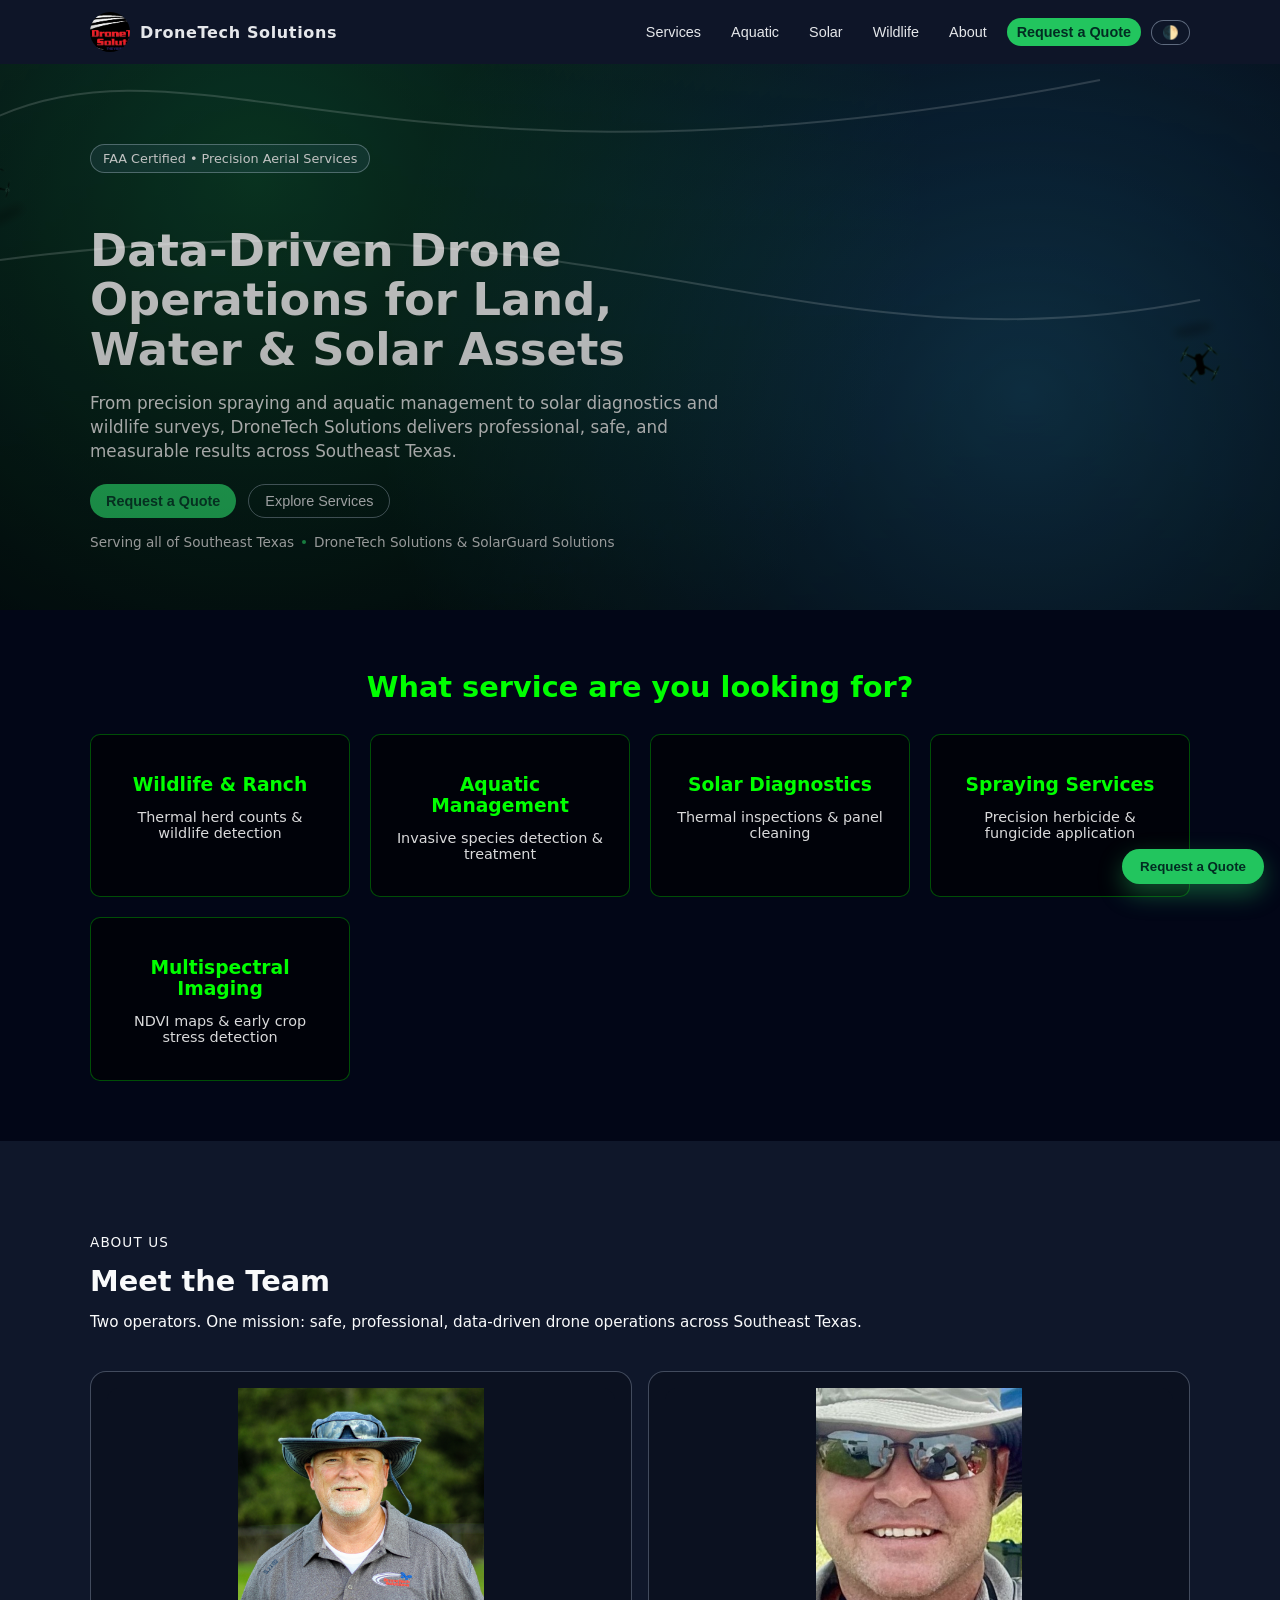
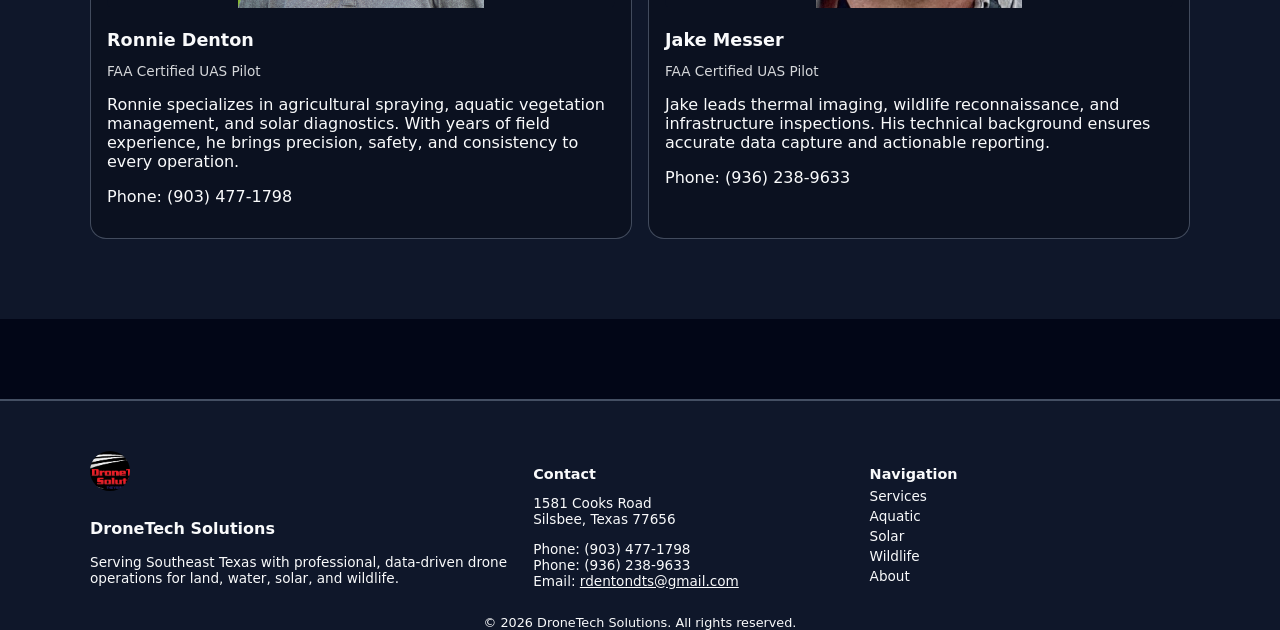
==== commit 7c85e103: "temp update" ====
--- a/index.html
+++ b/index.html
@@ -78,176 +78,38 @@
     </div>
   </section>
 
-<!-- SPRAYING -->
-<section class="section" id="spraying">
+  <section class="service-dashboard">
   <div class="container">
-
-    <div class="section-header">
-      <p class="section-kicker">Aerial Spraying Services</p>
-      <h2 class="section-title">Precision Application for Maximum Yield</h2>
-      <p class="section-subtitle">
-        Targeted herbicide, fungicide, and insecticide applications with zero crop compaction.
-      </p>
-
-      <p class="starting-price">Starting at $300 per project</p>
-      <button class="primary-cta modal-trigger">Request a Quote →</button>
-    </div>
-
-    <div class="split-main hover-glow">
-      <h3 class="split-title">Capabilities</h3>
-      <ul class="service-list">
-        <li><span class="service-dot"></span><strong>Zero Compaction:</strong> No crushed rows or yield loss.</li>
-        <li><span class="service-dot"></span><strong>Spot‑Spraying:</strong> Reduce chemical usage by up to 30%.</li>
-        <li><span class="service-dot"></span><strong>Rapid Deployment:</strong> Perfect for wet years or urgent disease outbreaks.</li>
-      </ul>
-    </div>
-
-    <div class="image-strip">
-      <div class="image-square hover-glow">
-        <img src="images/gallery1.jpeg" alt="Agriculture drone spraying">
-      </div>
-      <div class="image-square hover-glow">
-        <img src="images/gallery1.png" alt="Crop spraying drone">
-      </div>
-      <div class="image-square hover-glow">
-        <img src="images/gallery3.png" alt="Field application drone">
-      </div>
-      <div class="image-square hover-glow">
-        <img src="images/precision-ag.png" alt="Precision agriculture drone">
-      </div>
-    </div>
-
-  </div>
-</section>
-
-  <!-- AQUATIC -->
-<section class="section section-alt" id="aquatic">
-  <div class="container">
-
-    <div class="section-header">
-      <p class="section-kicker">Precision Aquatic Management</p>
-      <h2 class="section-title">Healthy Waters, Managed Right</h2>
-      <p class="section-subtitle">
-        Early detection prevents invasive species from overtaking your pond or lake.
-      </p>
-
-      <p class="starting-price">Starting at $500 per project</p>
-      <button class="primary-cta modal-trigger" id="openModalAquatic">Request a Quote →</button>
-    </div>
-
-    <div class="split-main hover-glow">
-      <h3 class="split-title">The DroneTech Advantage</h3>
-      <ul class="service-list">
-        <li><span class="service-dot"></span><strong>Targeted Weed Management:</strong> Aquatic‑approved treatments for invasive species.</li>
-        <li><span class="service-dot"></span><strong>Infrastructure Audits:</strong> Thermal imaging for leaks and seepage.</li>
-        <li><span class="service-dot"></span><strong>Shoreline Preservation:</strong> No rutting or bank damage from ground rigs.</li>
-      </ul>
-    </div>
-
-    <div class="card-grid-4 aquatic-species-grid">
-      <article class="species-card hover-glow">
-        <img src="images/hydrilla.png" alt="Hydrilla">
-        <h4>Hydrilla</h4>
-        <p>Forms thick underwater jungles; starves fish of oxygen.</p>
-      </article>
-
-      <article class="species-card hover-glow">
-        <img src="images/water hyacinth.png" alt="Water Hyacinth">
-        <h4>Water Hyacinth</h4>
-        <p>Rapid growth; covers water in dense floating mats.</p>
-      </article>
-
-      <article class="species-card hover-glow">
-        <img src="images/alligator.png" alt="Alligator Weed">
-        <h4>Alligator Weed</h4>
-        <p>Resilient, mat‑forming; dominates shorelines.</p>
-      </article>
-
-      <article class="species-card hover-glow">
-        <img src="images/salvinia.png" alt="Giant Salvinia">
-        <h4>Giant Salvinia</h4>
-        <p>Blocks sunlight; suffocates entire pond ecosystems.</p>
-      </article>
-    </div>
-
-  </div>
-</section>
-
-<!-- SOLAR -->
-<section class="section" id="solar">
-  <div class="container">
-
-    <div class="section-header">
-      <p class="section-kicker">Residential Solar Services</p>
-      <h2 class="section-title">Thermal Diagnostics & Panel Cleaning</h2>
-      <p class="section-subtitle">
-        Restore lost efficiency with aerial thermal imaging and eco‑friendly cleaning.
-      </p>
-
-      <p class="starting-price">Starting at $200 per home</p>
-      <button class="primary-cta modal-trigger">Request a Quote →</button>
-    </div>
-
-    <div class="split-main hover-glow">
-      <h3 class="split-title">Capabilities</h3>
-      <ul class="service-list">
-        <li><span class="service-dot"></span><strong>Thermal Hotspot Detection:</strong> Identify failing cells and wiring issues.</li>
-        <li><span class="service-dot"></span><strong>Eco‑Friendly Cleaning:</strong> pH‑neutral, non‑corrosive treatment.</li>
-        <li><span class="service-dot"></span><strong>Performance Recovery:</strong> Recover 10–40% lost efficiency.</li>
-      </ul>
-    </div>
-
-    <div class="image-strip">
-      <div class="image-square hover-glow">
-        <img src="images/gallery2.jpeg" alt="Solar farm aerial view">
-      </div>
-      <div class="image-square hover-glow">
-        <img src="images/gallery7.png" alt="Solar panel inspection">
-      </div>
-      <div class="image-square hover-glow">
-        <img src="images/gallery8.jpeg" alt="Thermal solar diagnostics">
-      </div>
-      <div class="image-square hover-glow">
-        <img src="images/B0161B86-66CC-4D8E-8838-B0784A118DAF.jpeg" alt="Residential solar rooftop">
-      </div>
-    </div>
-
-  </div>
-</section>
-
-
-<!-- WILDLIFE -->
- <section class="section section-alt" id="wildlife">
-  <div class="container">
-
-    <div class="section-header">
-      <p class="section-kicker">Wildlife & Ranch Management</p>
-      <h2 class="section-title">Thermal Reconnaissance & Herd Tracking</h2>
-      <p class="section-subtitle">
-        High‑resolution thermal imaging for livestock counts, wildlife detection, and ranch security.
-      </p>
-
-      <p class="starting-price">Starting at $500 per operation</p>
-      <button class="primary-cta modal-trigger" id="openModalWildlife">Request a Quote →</button>
-    </div>
-
-    <div class="split-main hover-glow">
-      <h3 class="split-title">Capabilities</h3>
-      <ul class="service-list">
-        <li><span class="service-dot"></span><strong>Thermal Herd Counts:</strong> Accurate livestock tracking day or night.</li>
-        <li><span class="service-dot"></span><strong>Wildlife Detection:</strong> Identify hogs, coyotes, deer, and more.</li>
-        <li><span class="service-dot"></span><strong>Ranch Security:</strong> Perimeter sweeps and threat detection.</li>
-      </ul>
-    </div>
-
-    <div class="image-strip">
-      <!-- Your 5 images -->
-      <div class="image-square hover-glow"><img src="images/IMG_3685.png"></div>
-      <div class="image-square hover-glow"><img src="images/IMG_3688.png"></div>
-      <div class="image-square hover-glow"><img src="images/21E8D7AC-6FB1-4366-B821-D8590F6A2CC5.jpeg"></div>
-      <div class="image-square hover-glow"><img src="images/Cyote.jpg"></div>
-      <div class="image-square hover-glow"><img src="images/hogs.jpg"></div>
-
+    <h2 class="dashboard-title">What service are you looking for?</h2>
+
+    <div class="dashboard-grid">
+
+      <a href="#wildlife" class="dashboard-card hover-glow">
+        <h3>Wildlife & Ranch</h3>
+        <p>Thermal herd counts & wildlife detection</p>
+      </a>
+
+      <a href="#aquatic" class="dashboard-card hover-glow">
+        <h3>Aquatic Management</h3>
+        <p>Invasive species detection & treatment</p>
+      </a>
+
+      <a href="#solar" class="dashboard-card hover-glow">
+        <h3>Solar Diagnostics</h3>
+        <p>Thermal inspections & panel cleaning</p>
+      </a>
+
+      <a href="#spraying" class="dashboard-card hover-glow">
+        <h3>Spraying Services</h3>
+        <p>Precision herbicide & fungicide application</p>
+      </a>
+
+      <a href="#multispectral" class="dashboard-card hover-glow">
+        <h3>Multispectral Imaging</h3>
+        <p>NDVI maps & early crop stress detection</p>
+      </a>
+
+    </div>
   </div>
 </section>
 
--- a/styles.css
+++ b/styles.css
@@ -558,6 +558,88 @@
   opacity: 0.85;
   margin-bottom: 8px;
 }
+
+/* ACCORDION WRAPPER */
+.services-accordion {
+  margin-top: 40px;
+}
+
+/* EACH ACCORDION ITEM */
+.accordion-item {
+  margin-bottom: 12px;
+  border: 1px solid rgba(0,255,0,0.3);
+  border-radius: 8px;
+  overflow: hidden;
+}
+
+/* HEADER BUTTON */
+.accordion-header {
+  width: 100%;
+  text-align: left;
+  padding: 16px 20px;
+  background: rgba(0,0,0,0.6);
+  color: #00ff00;
+  font-size: 1.1rem;
+  font-weight: 600;
+  cursor: pointer;
+  border: none;
+  outline: none;
+  transition: background 0.25s ease;
+}
+
+.accordion-header:hover {
+  background: rgba(0,255,0,0.15);
+}
+
+/* COLLAPSIBLE BODY */
+.accordion-body {
+  display: none; /* THIS is what collapses the content */
+  padding: 20px;
+  background: rgba(2,6,23,0.85);
+}
+
+.service-dashboard {
+  margin: 60px 0;
+  text-align: center;
+}
+
+.dashboard-title {
+  font-size: 1.8rem;
+  margin-bottom: 30px;
+  color: #00ff00;
+}
+
+.dashboard-grid {
+  display: grid;
+  grid-template-columns: repeat(auto-fit, minmax(240px, 1fr));
+  gap: 20px;
+}
+
+.dashboard-card {
+  padding: 20px;
+  background: rgba(0,0,0,0.6);
+  border: 1px solid rgba(0,255,0,0.3);
+  border-radius: 10px;
+  text-decoration: none;
+  color: #fff;
+  transition: transform 0.25s ease, box-shadow 0.25s ease;
+}
+
+.dashboard-card:hover {
+  transform: translateY(-4px);
+  box-shadow: 0 0 18px rgba(0,255,0,0.45);
+}
+
+.dashboard-card h3 {
+  margin-bottom: 8px;
+  color: #00ff00;
+}
+
+.dashboard-card p {
+  opacity: 0.85;
+  font-size: 0.9rem;
+}
+
 
 /* =========================================================
    FOOTER
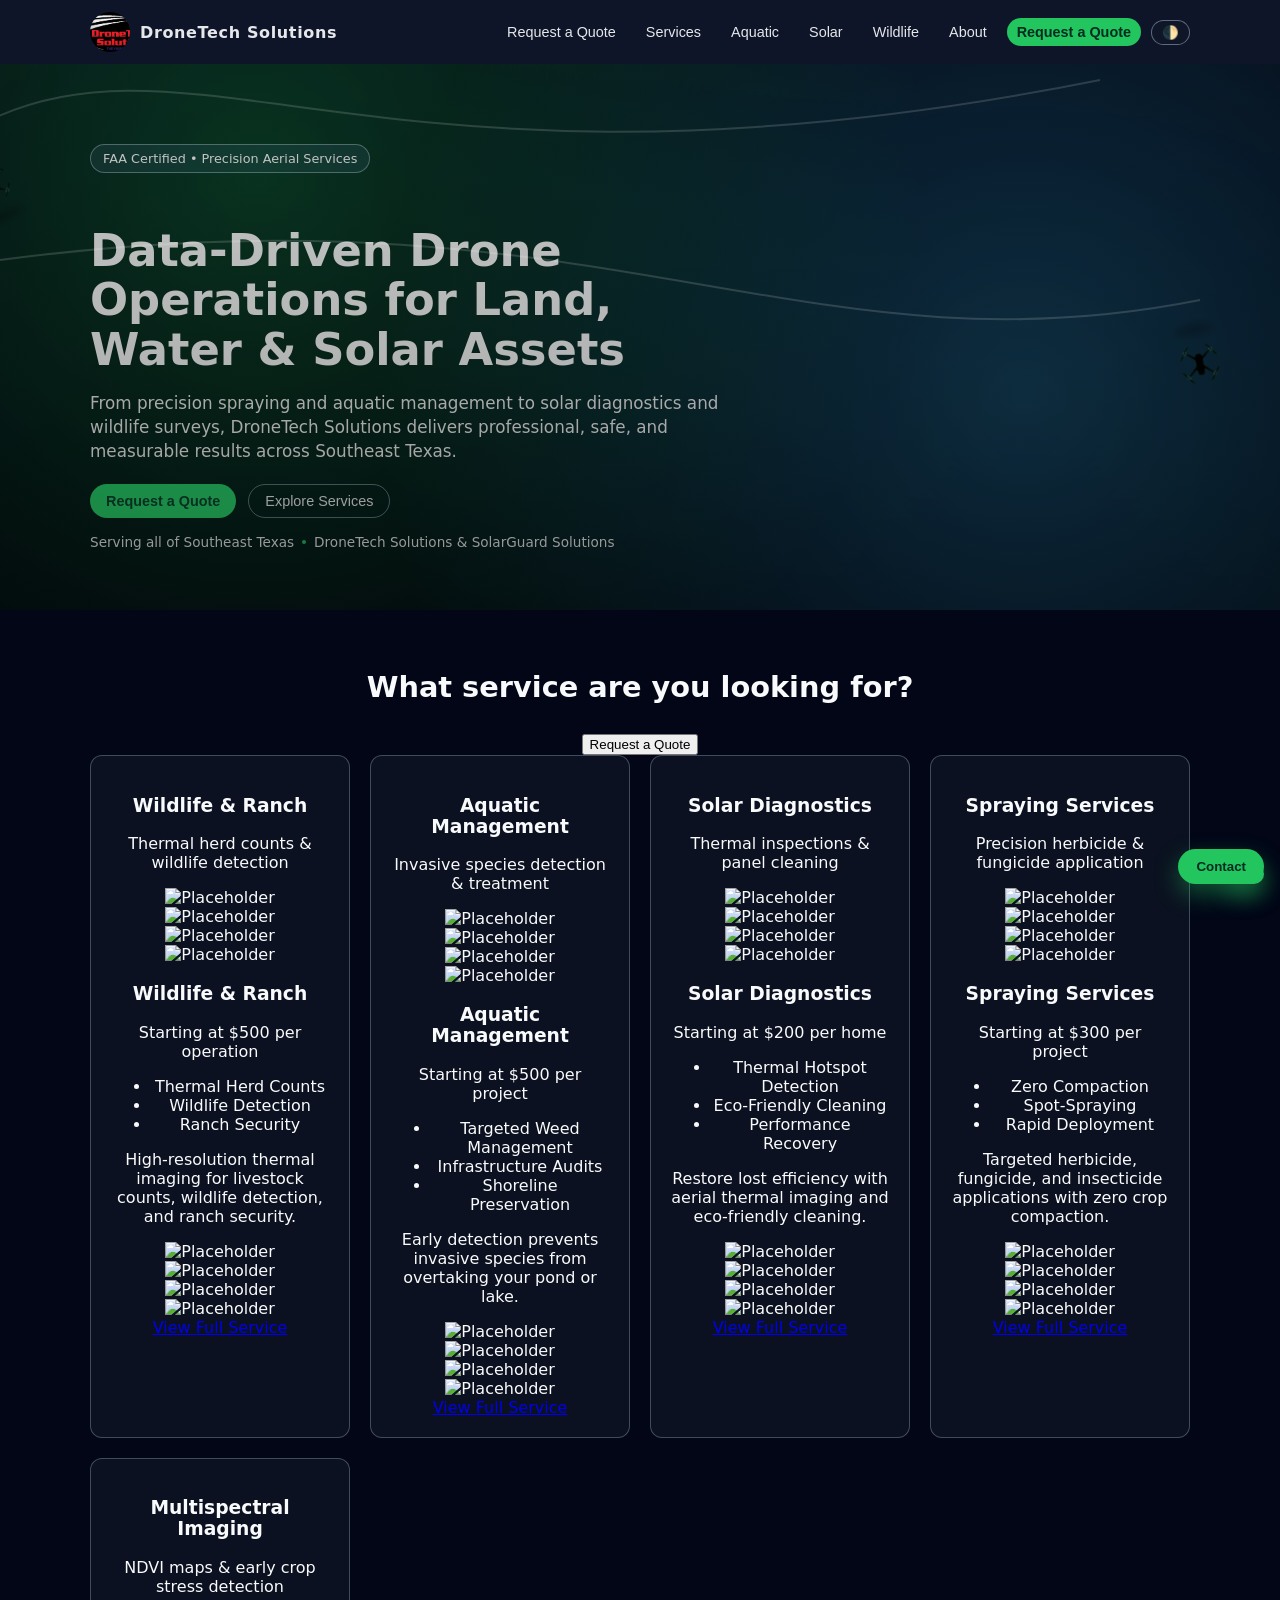
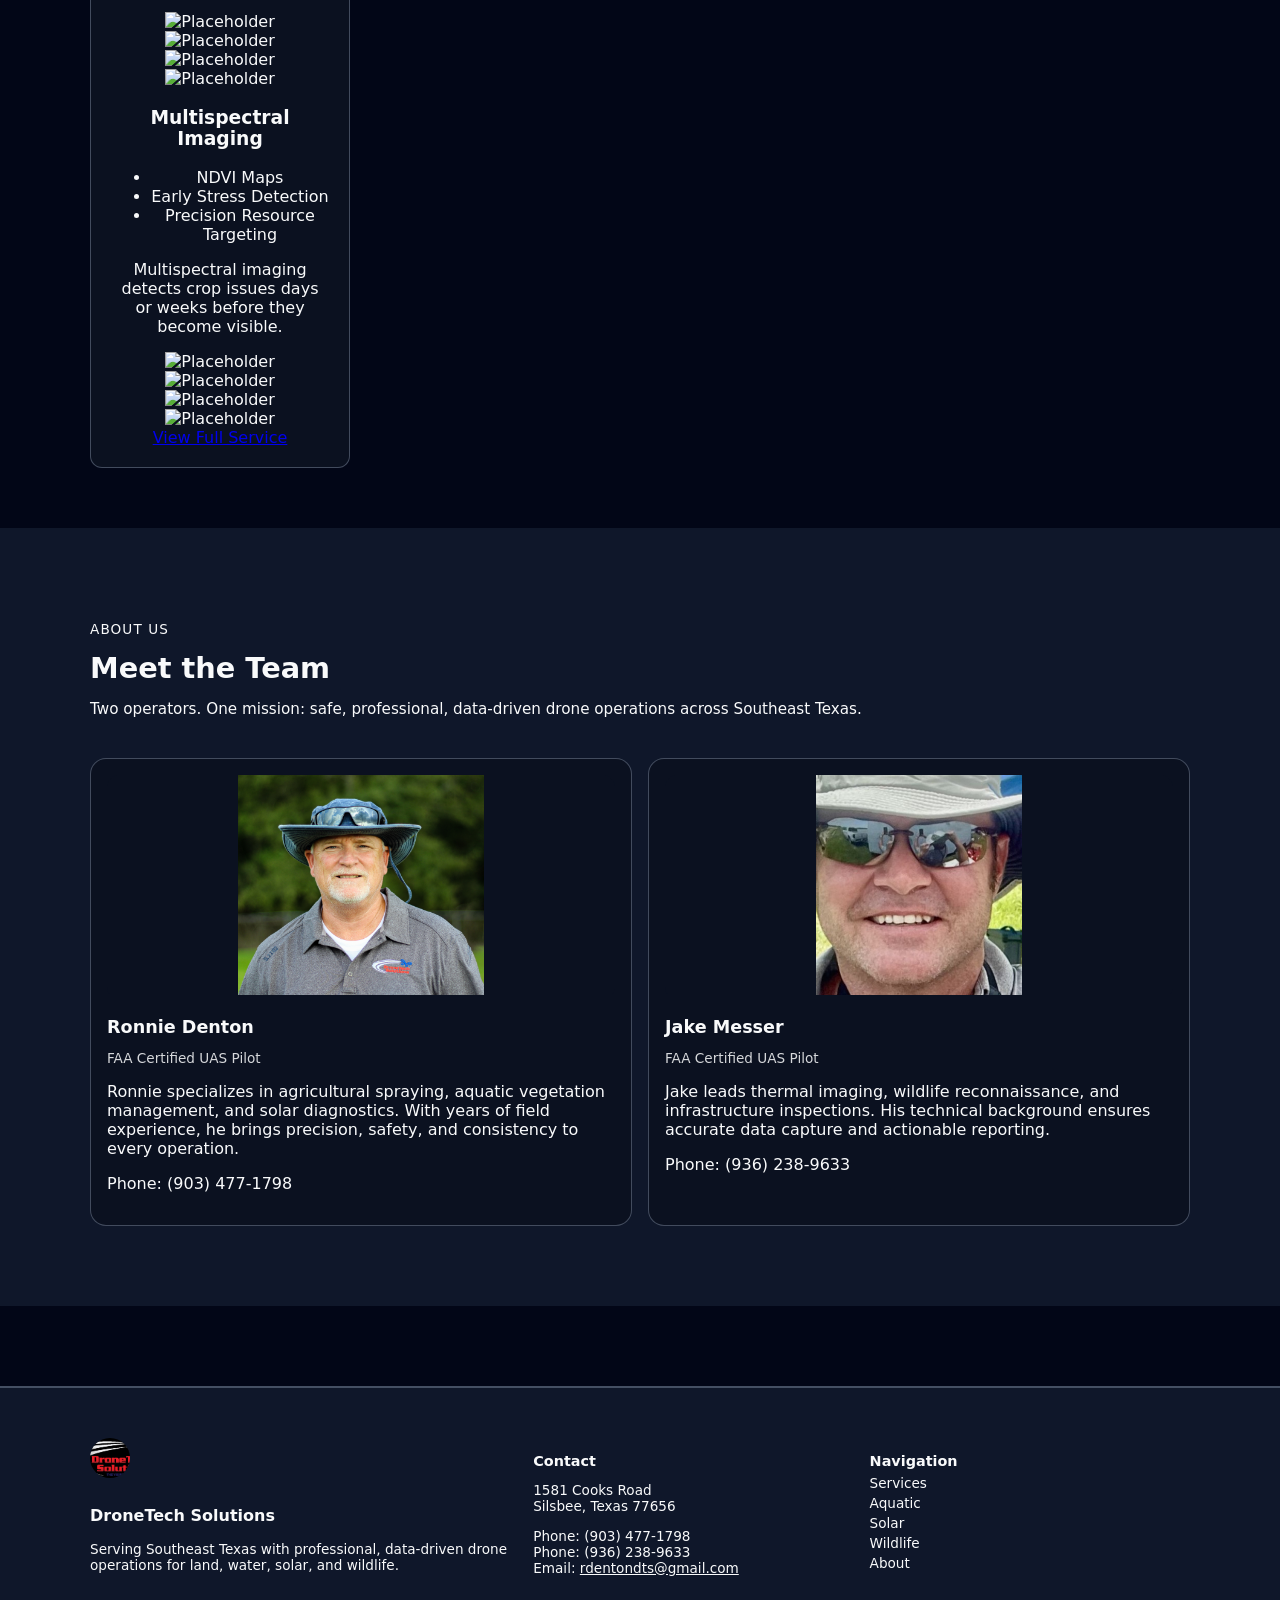
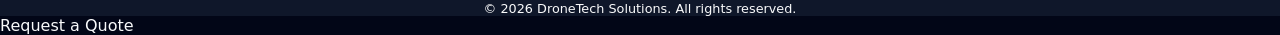
==== commit 94496ce9: "drone update" ====
--- a/index.html
+++ b/index.html
@@ -19,6 +19,7 @@
       </div>
 
       <nav class="nav-links">
+        <button id="openModalNav" class="nav-link">Request a Quote</button>
         <button class="nav-link" onclick="scrollToSection('services')">Services</button>
         <button class="nav-link" onclick="scrollToSection('aquatic')">Aquatic</button>
         <button class="nav-link" onclick="scrollToSection('solar')">Solar</button>
@@ -78,40 +79,244 @@
     </div>
   </section>
 
-  <section class="service-dashboard">
+ <section class="service-dashboard">
   <div class="container">
     <h2 class="dashboard-title">What service are you looking for?</h2>
 
+    <!-- Modal Trigger -->
+    <button id="openQuoteModal" class="dashboard-quote-btn">
+      Request a Quote
+    </button>
+
     <div class="dashboard-grid">
 
-      <a href="#wildlife" class="dashboard-card hover-glow">
-        <h3>Wildlife & Ranch</h3>
-        <p>Thermal herd counts & wildlife detection</p>
-      </a>
-
-      <a href="#aquatic" class="dashboard-card hover-glow">
-        <h3>Aquatic Management</h3>
-        <p>Invasive species detection & treatment</p>
-      </a>
-
-      <a href="#solar" class="dashboard-card hover-glow">
-        <h3>Solar Diagnostics</h3>
-        <p>Thermal inspections & panel cleaning</p>
-      </a>
-
-      <a href="#spraying" class="dashboard-card hover-glow">
-        <h3>Spraying Services</h3>
-        <p>Precision herbicide & fungicide application</p>
-      </a>
-
-      <a href="#multispectral" class="dashboard-card hover-glow">
-        <h3>Multispectral Imaging</h3>
-        <p>NDVI maps & early crop stress detection</p>
-      </a>
+      <!-- Wildlife & Ranch Flip Card -->
+      <div class="flip-card dashboard-card hover-glow">
+        <div class="flip-card-inner">
+
+          <!-- FRONT -->
+          <div class="flip-card-front">
+            <h3>Wildlife & Ranch</h3>
+            <p>Thermal herd counts & wildlife detection</p>
+
+            <div class="flip-images">
+              <img src="images/placeholder1.jpg" alt="Placeholder">
+              <img src="images/placeholder2.jpg" alt="Placeholder">
+              <img src="images/placeholder3.jpg" alt="Placeholder">
+              <img src="images/placeholder4.jpg" alt="Placeholder">
+            </div>
+          </div>
+
+          <!-- BACK -->
+          <div class="flip-card-back">
+            <h3>Wildlife & Ranch</h3>
+            <p class="price">Starting at $500 per operation</p>
+
+            <ul class="capabilities">
+              <li>Thermal Herd Counts</li>
+              <li>Wildlife Detection</li>
+              <li>Ranch Security</li>
+            </ul>
+
+            <p class="notes">
+              High‑resolution thermal imaging for livestock counts, wildlife detection, and ranch security.
+            </p>
+
+            <div class="flip-images">
+              <img src="images/placeholder1.jpg" alt="Placeholder">
+              <img src="images/placeholder2.jpg" alt="Placeholder">
+              <img src="images/placeholder3.jpg" alt="Placeholder">
+              <img src="images/placeholder4.jpg" alt="Placeholder">
+            </div>
+
+            <a href="#wildlife" class="cta-btn">View Full Service</a>
+          </div>
+
+        </div>
+      </div>
+
+      <!-- Aquatic Management Flip Card -->
+      <div class="flip-card dashboard-card hover-glow">
+        <div class="flip-card-inner">
+
+          <!-- FRONT -->
+          <div class="flip-card-front">
+            <h3>Aquatic Management</h3>
+            <p>Invasive species detection & treatment</p>
+
+            <div class="flip-images">
+              <img src="images/placeholder1.jpg" alt="Placeholder">
+              <img src="images/placeholder2.jpg" alt="Placeholder">
+              <img src="images/placeholder3.jpg" alt="Placeholder">
+              <img src="images/placeholder4.jpg" alt="Placeholder">
+            </div>
+          </div>
+
+          <!-- BACK -->
+          <div class="flip-card-back">
+            <h3>Aquatic Management</h3>
+            <p class="price">Starting at $500 per project</p>
+
+            <ul class="capabilities">
+              <li>Targeted Weed Management</li>
+              <li>Infrastructure Audits</li>
+              <li>Shoreline Preservation</li>
+            </ul>
+
+            <p class="notes">
+              Early detection prevents invasive species from overtaking your pond or lake.
+            </p>
+
+            <div class="flip-images">
+              <img src="images/placeholder1.jpg" alt="Placeholder">
+              <img src="images/placeholder2.jpg" alt="Placeholder">
+              <img src="images/placeholder3.jpg" alt="Placeholder">
+              <img src="images/placeholder4.jpg" alt="Placeholder">
+            </div>
+
+            <a href="#aquatic" class="cta-btn">View Full Service</a>
+          </div>
+
+        </div>
+      </div>
+
+      <!-- Solar Diagnostics Flip Card -->
+      <div class="flip-card dashboard-card hover-glow">
+        <div class="flip-card-inner">
+
+          <!-- FRONT -->
+          <div class="flip-card-front">
+            <h3>Solar Diagnostics</h3>
+            <p>Thermal inspections & panel cleaning</p>
+
+            <div class="flip-images">
+              <img src="images/placeholder1.jpg" alt="Placeholder">
+              <img src="images/placeholder2.jpg" alt="Placeholder">
+              <img src="images/placeholder3.jpg" alt="Placeholder">
+              <img src="images/placeholder4.jpg" alt="Placeholder">
+            </div>
+          </div>
+
+          <!-- BACK -->
+          <div class="flip-card-back">
+            <h3>Solar Diagnostics</h3>
+            <p class="price">Starting at $200 per home</p>
+
+            <ul class="capabilities">
+              <li>Thermal Hotspot Detection</li>
+              <li>Eco‑Friendly Cleaning</li>
+              <li>Performance Recovery</li>
+            </ul>
+
+            <p class="notes">
+              Restore lost efficiency with aerial thermal imaging and eco‑friendly cleaning.
+            </p>
+
+            <div class="flip-images">
+              <img src="images/placeholder1.jpg" alt="Placeholder">
+              <img src="images/placeholder2.jpg" alt="Placeholder">
+              <img src="images/placeholder3.jpg" alt="Placeholder">
+              <img src="images/placeholder4.jpg" alt="Placeholder">
+            </div>
+
+            <a href="#solar" class="cta-btn">View Full Service</a>
+          </div>
+
+        </div>
+      </div>
+
+      <!-- Spraying Services Flip Card -->
+      <div class="flip-card dashboard-card hover-glow">
+        <div class="flip-card-inner">
+
+          <!-- FRONT -->
+          <div class="flip-card-front">
+            <h3>Spraying Services</h3>
+            <p>Precision herbicide & fungicide application</p>
+
+            <div class="flip-images">
+              <img src="images/placeholder1.jpg" alt="Placeholder">
+              <img src="images/placeholder2.jpg" alt="Placeholder">
+              <img src="images/placeholder3.jpg" alt="Placeholder">
+              <img src="images/placeholder4.jpg" alt="Placeholder">
+            </div>
+          </div>
+
+          <!-- BACK -->
+          <div class="flip-card-back">
+            <h3>Spraying Services</h3>
+            <p class="price">Starting at $300 per project</p>
+
+            <ul class="capabilities">
+              <li>Zero Compaction</li>
+              <li>Spot‑Spraying</li>
+              <li>Rapid Deployment</li>
+            </ul>
+
+            <p class="notes">
+              Targeted herbicide, fungicide, and insecticide applications with zero crop compaction.
+            </p>
+
+            <div class="flip-images">
+              <img src="images/placeholder1.jpg" alt="Placeholder">
+              <img src="images/placeholder2.jpg" alt="Placeholder">
+              <img src="images/placeholder3.jpg" alt="Placeholder">
+              <img src="images/placeholder4.jpg" alt="Placeholder">
+            </div>
+
+            <a href="#spraying" class="cta-btn">View Full Service</a>
+          </div>
+
+        </div>
+      </div>
+
+      <!-- Multispectral Imaging Flip Card -->
+      <div class="flip-card dashboard-card hover-glow">
+        <div class="flip-card-inner">
+
+          <!-- FRONT -->
+          <div class="flip-card-front">
+            <h3>Multispectral Imaging</h3>
+            <p>NDVI maps & early crop stress detection</p>
+
+            <div class="flip-images">
+              <img src="images/placeholder1.jpg" alt="Placeholder">
+              <img src="images/placeholder2.jpg" alt="Placeholder">
+              <img src="images/placeholder3.jpg" alt="Placeholder">
+              <img src="images/placeholder4.jpg" alt="Placeholder">
+            </div>
+          </div>
+
+          <!-- BACK -->
+          <div class="flip-card-back">
+            <h3>Multispectral Imaging</h3>
+            <ul class="capabilities">
+              <li>NDVI Maps</li>
+              <li>Early Stress Detection</li>
+              <li>Precision Resource Targeting</li>
+            </ul>
+
+            <p class="notes">
+              Multispectral imaging detects crop issues days or weeks before they become visible.
+            </p>
+
+            <div class="flip-images">
+              <img src="images/placeholder1.jpg" alt="Placeholder">
+              <img src="images/placeholder2.jpg" alt="Placeholder">
+              <img src="images/placeholder3.jpg" alt="Placeholder">
+              <img src="images/placeholder4.jpg" alt="Placeholder">
+            </div>
+
+            <a href="#multispectral" class="cta-btn">View Full Service</a>
+          </div>
+
+        </div>
+      </div>
 
     </div>
   </div>
 </section>
+
 
   <!-- ABOUT -->
   <section class="section section-alt" id="about">
@@ -211,6 +416,7 @@
 
   <!-- FLOATING CONTACT BUTTON -->
   <button class="floating-contact" id="floatingContactBtn">
+    <button id="floatingContactBtn" class="floating-contact">Contact</button>
     Request a Quote
   </button>
 
--- a/styles.css
+++ b/styles.css
@@ -7,7 +7,8 @@
   --accent-glow: rgba(34, 197, 94, 0.45);
   --card-bg: #0b1120;
   --border-color: rgba(148, 163, 184, 0.4);
-
+  --accent-green: #22c55e;
+  --accent-green-hover: #16a34a;
   --section-bg: #020617;
   --section-alt-bg: #0f172a;
 }
@@ -558,88 +559,6 @@
   opacity: 0.85;
   margin-bottom: 8px;
 }
-
-/* ACCORDION WRAPPER */
-.services-accordion {
-  margin-top: 40px;
-}
-
-/* EACH ACCORDION ITEM */
-.accordion-item {
-  margin-bottom: 12px;
-  border: 1px solid rgba(0,255,0,0.3);
-  border-radius: 8px;
-  overflow: hidden;
-}
-
-/* HEADER BUTTON */
-.accordion-header {
-  width: 100%;
-  text-align: left;
-  padding: 16px 20px;
-  background: rgba(0,0,0,0.6);
-  color: #00ff00;
-  font-size: 1.1rem;
-  font-weight: 600;
-  cursor: pointer;
-  border: none;
-  outline: none;
-  transition: background 0.25s ease;
-}
-
-.accordion-header:hover {
-  background: rgba(0,255,0,0.15);
-}
-
-/* COLLAPSIBLE BODY */
-.accordion-body {
-  display: none; /* THIS is what collapses the content */
-  padding: 20px;
-  background: rgba(2,6,23,0.85);
-}
-
-.service-dashboard {
-  margin: 60px 0;
-  text-align: center;
-}
-
-.dashboard-title {
-  font-size: 1.8rem;
-  margin-bottom: 30px;
-  color: #00ff00;
-}
-
-.dashboard-grid {
-  display: grid;
-  grid-template-columns: repeat(auto-fit, minmax(240px, 1fr));
-  gap: 20px;
-}
-
-.dashboard-card {
-  padding: 20px;
-  background: rgba(0,0,0,0.6);
-  border: 1px solid rgba(0,255,0,0.3);
-  border-radius: 10px;
-  text-decoration: none;
-  color: #fff;
-  transition: transform 0.25s ease, box-shadow 0.25s ease;
-}
-
-.dashboard-card:hover {
-  transform: translateY(-4px);
-  box-shadow: 0 0 18px rgba(0,255,0,0.45);
-}
-
-.dashboard-card h3 {
-  margin-bottom: 8px;
-  color: #00ff00;
-}
-
-.dashboard-card p {
-  opacity: 0.85;
-  font-size: 0.9rem;
-}
-
 
 /* =========================================================
    FOOTER
@@ -1010,11 +929,101 @@
   mix-blend-mode: multiply !important;
 }
 
-
-
-
-
-
-
-
-
+/* =========================================================
+   SERVICE DASHBOARD — SAFE ADD-ON
+   ========================================================= */
+
+.service-dashboard {
+  margin: 60px 0;
+  text-align: center;
+}
+
+.dashboard-title {
+  font-size: 1.8rem;
+  margin-bottom: 30px;
+  color: var(--text-color);
+}
+
+.dashboard-grid {
+  display: grid;
+  grid-template-columns: repeat(auto-fit, minmax(240px, 1fr));
+  gap: 20px;
+}
+
+.dashboard-card {
+  background: var(--card-bg);
+  border-radius: 12px;
+  padding: 20px;
+  text-decoration: none;
+  color: var(--text-color);
+  border: 1px solid var(--border-color);
+  transition: transform 0.25s ease, box-shadow 0.25s ease;
+}
+
+.dashboard-card:hover {
+  transform: translateY(-3px);
+  box-shadow: 0 0 18px rgba(255,255,255,0.15);
+}
+
+/* =========================================================
+   SECTION COLOR ACCENTS — SAFE ADD-ON
+   ========================================================= */
+
+/* Wildlife — Amber */
+#wildlife .section-title,
+#wildlife .section-kicker {
+  color: #F59E0B;
+}
+#wildlife .image-square {
+  border-color: rgba(245,158,11,0.4);
+  box-shadow: 0 0 12px rgba(245,158,11,0.25);
+}
+
+/* Aquatic — Blue */
+#aquatic .section-title,
+#aquatic .section-kicker {
+  color: #0EA5E9;
+}
+#aquatic .image-square {
+  border-color: rgba(14,165,233,0.4);
+  box-shadow: 0 0 12px rgba(14,165,233,0.25);
+}
+
+/* Solar — Yellow */
+#solar .section-title,
+#solar .section-kicker {
+  color: #FACC15;
+}
+#solar .image-square {
+  border-color: rgba(250,204,21,0.4);
+  box-shadow: 0 0 12px rgba(250,204,21,0.25);
+}
+
+/* Spraying — Green */
+#spraying .section-title,
+#spraying .section-kicker {
+  color: #4ADE80;
+}
+#spraying .image-square {
+  border-color: rgba(74,222,128,0.4);
+  box-shadow: 0 0 12px rgba(74,222,128,0.25);
+}
+
+/* Multispectral — Purple */
+#multispectral .section-title,
+#multispectral .section-kicker {
+  color: #A855F7;
+}
+#multispectral .image-square {
+  border-color: rgba(168,85,247,0.4);
+  box-shadow: 0 0 12px rgba(168,85,247,0.25);
+}
+
+
+
+
+
+
+
+
+
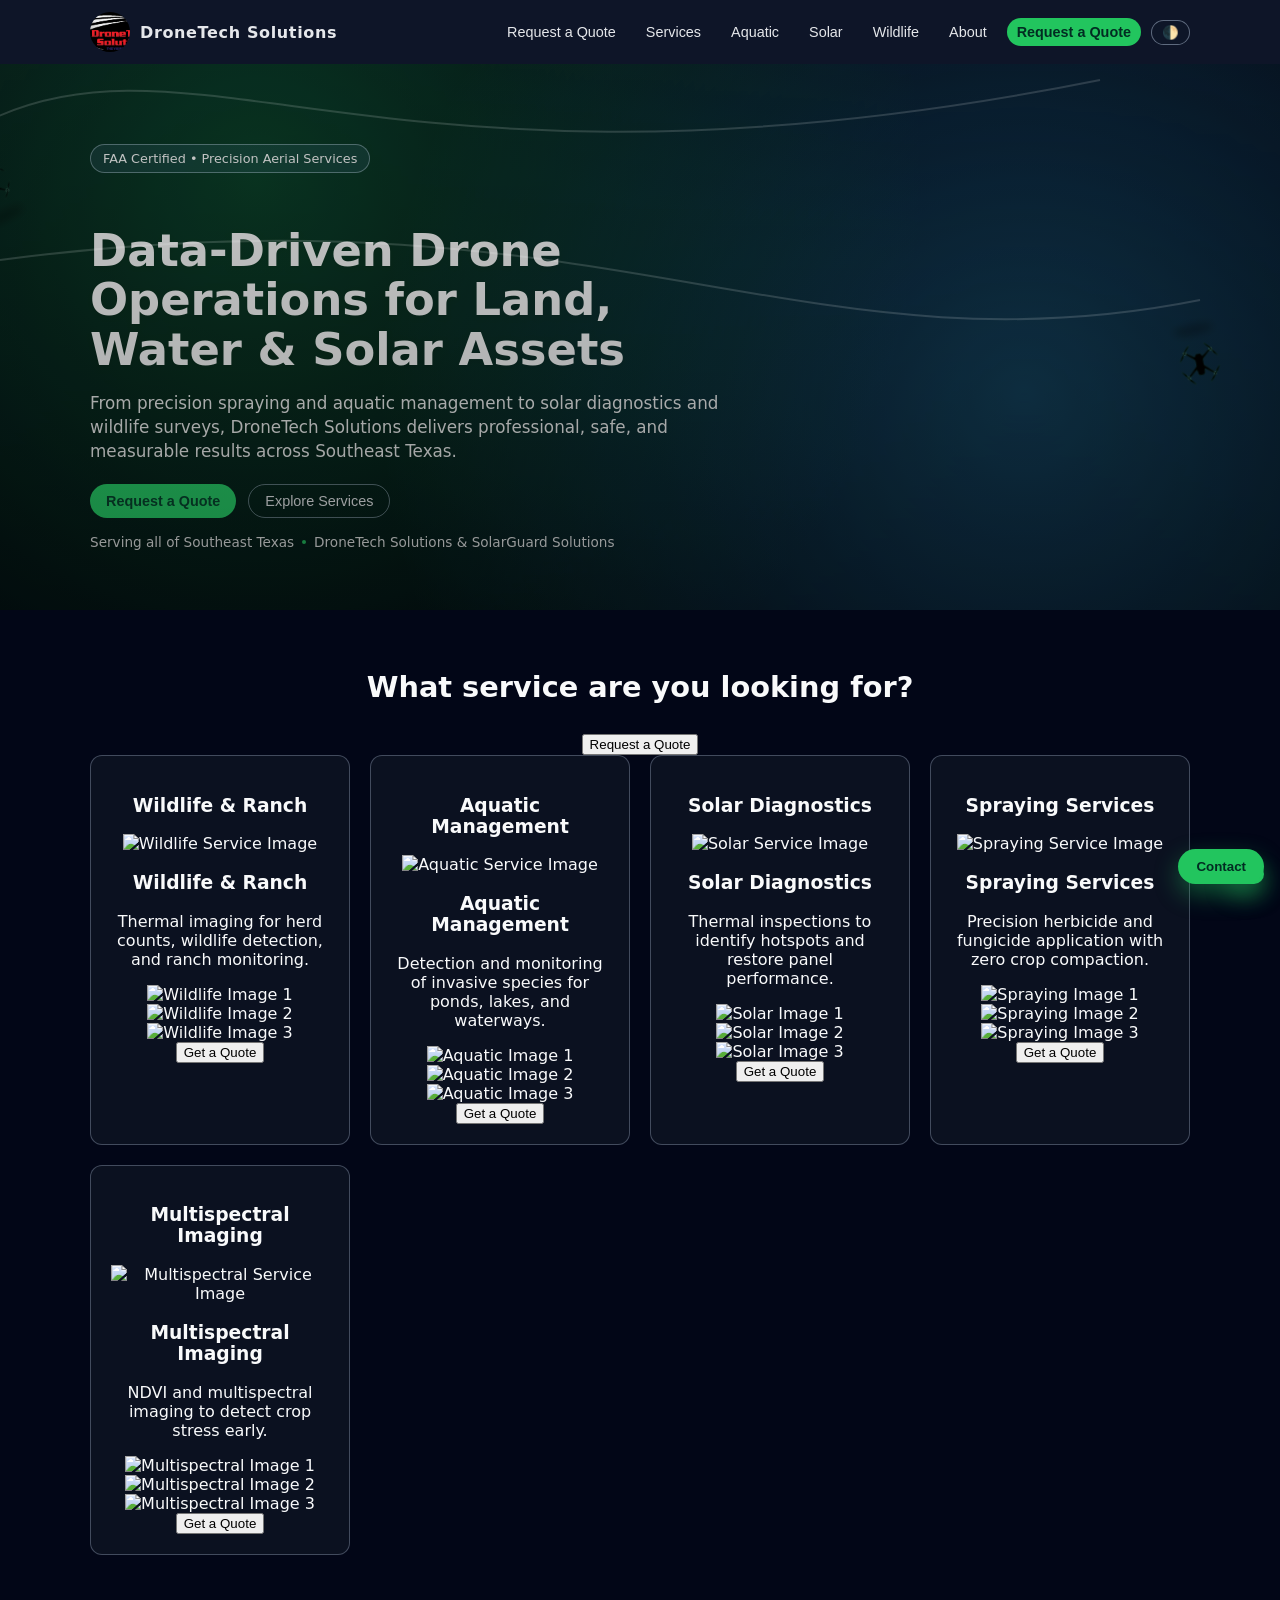
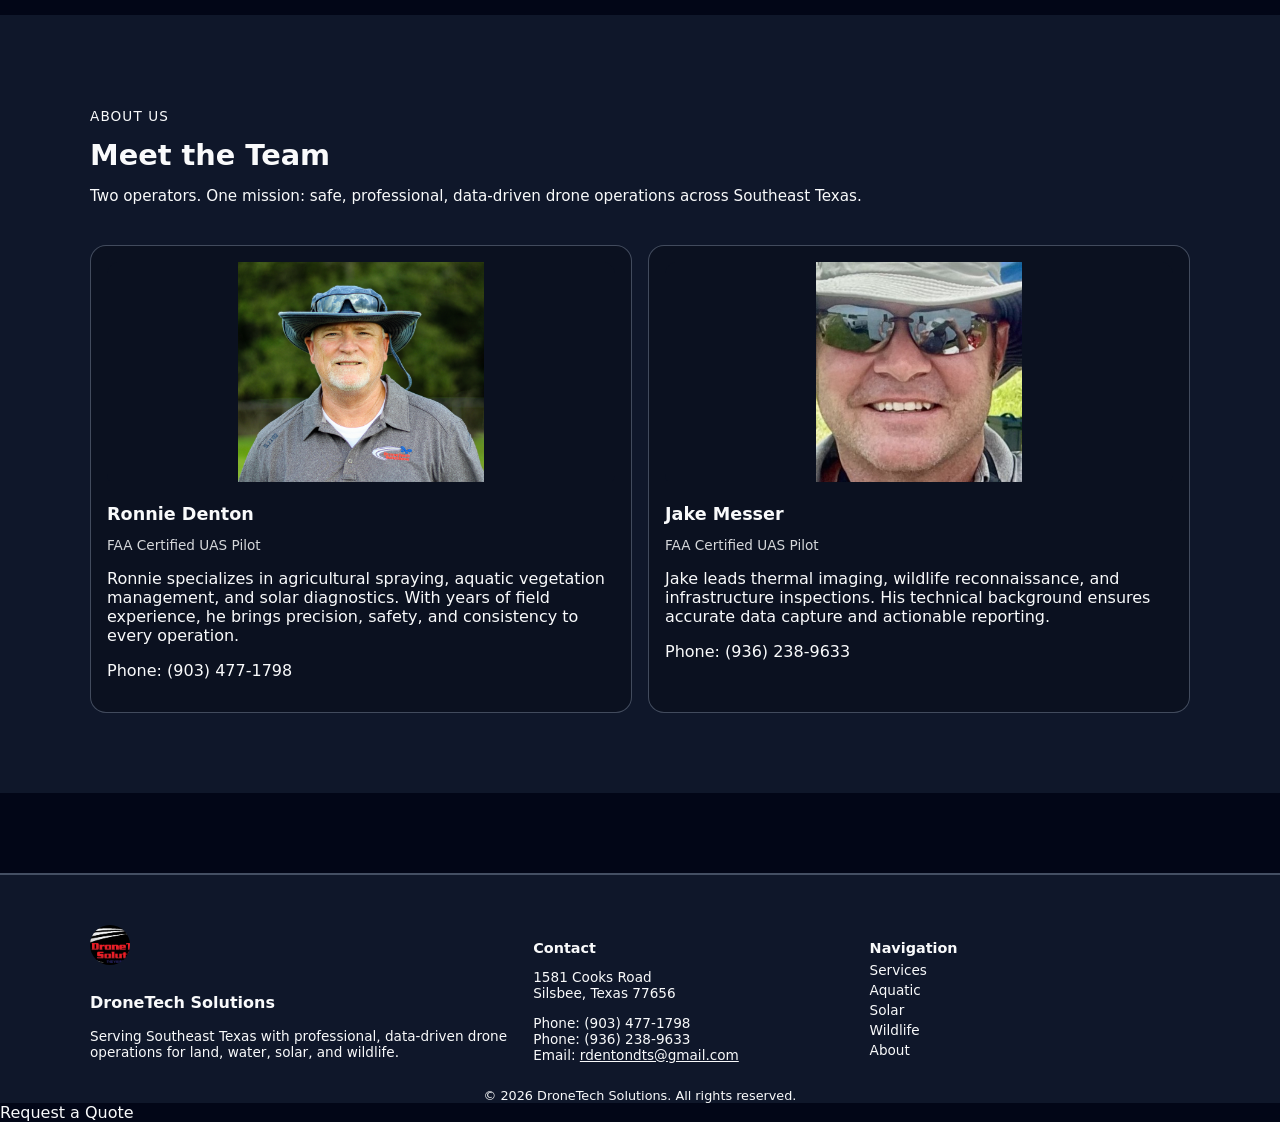
==== commit c460edae: "card update" ====
--- a/index.html
+++ b/index.html
@@ -90,225 +90,147 @@
 
     <div class="dashboard-grid">
 
-      <!-- Wildlife & Ranch Flip Card -->
       <div class="flip-card dashboard-card hover-glow">
-        <div class="flip-card-inner">
-
-          <!-- FRONT -->
-          <div class="flip-card-front">
-            <h3>Wildlife & Ranch</h3>
-            <p>Thermal herd counts & wildlife detection</p>
-
-            <div class="flip-images">
-              <img src="images/placeholder1.jpg" alt="Placeholder">
-              <img src="images/placeholder2.jpg" alt="Placeholder">
-              <img src="images/placeholder3.jpg" alt="Placeholder">
-              <img src="images/placeholder4.jpg" alt="Placeholder">
-            </div>
-          </div>
-
-          <!-- BACK -->
-          <div class="flip-card-back">
-            <h3>Wildlife & Ranch</h3>
-            <p class="price">Starting at $500 per operation</p>
-
-            <ul class="capabilities">
-              <li>Thermal Herd Counts</li>
-              <li>Wildlife Detection</li>
-              <li>Ranch Security</li>
-            </ul>
-
-            <p class="notes">
-              High‑resolution thermal imaging for livestock counts, wildlife detection, and ranch security.
-            </p>
-
-            <div class="flip-images">
-              <img src="images/placeholder1.jpg" alt="Placeholder">
-              <img src="images/placeholder2.jpg" alt="Placeholder">
-              <img src="images/placeholder3.jpg" alt="Placeholder">
-              <img src="images/placeholder4.jpg" alt="Placeholder">
-            </div>
-
-            <a href="#wildlife" class="cta-btn">View Full Service</a>
-          </div>
-
-        </div>
-      </div>
-
-      <!-- Aquatic Management Flip Card -->
-      <div class="flip-card dashboard-card hover-glow">
-        <div class="flip-card-inner">
-
-          <!-- FRONT -->
-          <div class="flip-card-front">
-            <h3>Aquatic Management</h3>
-            <p>Invasive species detection & treatment</p>
-
-            <div class="flip-images">
-              <img src="images/placeholder1.jpg" alt="Placeholder">
-              <img src="images/placeholder2.jpg" alt="Placeholder">
-              <img src="images/placeholder3.jpg" alt="Placeholder">
-              <img src="images/placeholder4.jpg" alt="Placeholder">
-            </div>
-          </div>
-
-          <!-- BACK -->
-          <div class="flip-card-back">
-            <h3>Aquatic Management</h3>
-            <p class="price">Starting at $500 per project</p>
-
-            <ul class="capabilities">
-              <li>Targeted Weed Management</li>
-              <li>Infrastructure Audits</li>
-              <li>Shoreline Preservation</li>
-            </ul>
-
-            <p class="notes">
-              Early detection prevents invasive species from overtaking your pond or lake.
-            </p>
-
-            <div class="flip-images">
-              <img src="images/placeholder1.jpg" alt="Placeholder">
-              <img src="images/placeholder2.jpg" alt="Placeholder">
-              <img src="images/placeholder3.jpg" alt="Placeholder">
-              <img src="images/placeholder4.jpg" alt="Placeholder">
-            </div>
-
-            <a href="#aquatic" class="cta-btn">View Full Service</a>
-          </div>
-
-        </div>
-      </div>
-
-      <!-- Solar Diagnostics Flip Card -->
-      <div class="flip-card dashboard-card hover-glow">
-        <div class="flip-card-inner">
-
-          <!-- FRONT -->
-          <div class="flip-card-front">
-            <h3>Solar Diagnostics</h3>
-            <p>Thermal inspections & panel cleaning</p>
-
-            <div class="flip-images">
-              <img src="images/placeholder1.jpg" alt="Placeholder">
-              <img src="images/placeholder2.jpg" alt="Placeholder">
-              <img src="images/placeholder3.jpg" alt="Placeholder">
-              <img src="images/placeholder4.jpg" alt="Placeholder">
-            </div>
-          </div>
-
-          <!-- BACK -->
-          <div class="flip-card-back">
-            <h3>Solar Diagnostics</h3>
-            <p class="price">Starting at $200 per home</p>
-
-            <ul class="capabilities">
-              <li>Thermal Hotspot Detection</li>
-              <li>Eco‑Friendly Cleaning</li>
-              <li>Performance Recovery</li>
-            </ul>
-
-            <p class="notes">
-              Restore lost efficiency with aerial thermal imaging and eco‑friendly cleaning.
-            </p>
-
-            <div class="flip-images">
-              <img src="images/placeholder1.jpg" alt="Placeholder">
-              <img src="images/placeholder2.jpg" alt="Placeholder">
-              <img src="images/placeholder3.jpg" alt="Placeholder">
-              <img src="images/placeholder4.jpg" alt="Placeholder">
-            </div>
-
-            <a href="#solar" class="cta-btn">View Full Service</a>
-          </div>
-
-        </div>
-      </div>
-
-      <!-- Spraying Services Flip Card -->
-      <div class="flip-card dashboard-card hover-glow">
-        <div class="flip-card-inner">
-
-          <!-- FRONT -->
-          <div class="flip-card-front">
-            <h3>Spraying Services</h3>
-            <p>Precision herbicide & fungicide application</p>
-
-            <div class="flip-images">
-              <img src="images/placeholder1.jpg" alt="Placeholder">
-              <img src="images/placeholder2.jpg" alt="Placeholder">
-              <img src="images/placeholder3.jpg" alt="Placeholder">
-              <img src="images/placeholder4.jpg" alt="Placeholder">
-            </div>
-          </div>
-
-          <!-- BACK -->
-          <div class="flip-card-back">
-            <h3>Spraying Services</h3>
-            <p class="price">Starting at $300 per project</p>
-
-            <ul class="capabilities">
-              <li>Zero Compaction</li>
-              <li>Spot‑Spraying</li>
-              <li>Rapid Deployment</li>
-            </ul>
-
-            <p class="notes">
-              Targeted herbicide, fungicide, and insecticide applications with zero crop compaction.
-            </p>
-
-            <div class="flip-images">
-              <img src="images/placeholder1.jpg" alt="Placeholder">
-              <img src="images/placeholder2.jpg" alt="Placeholder">
-              <img src="images/placeholder3.jpg" alt="Placeholder">
-              <img src="images/placeholder4.jpg" alt="Placeholder">
-            </div>
-
-            <a href="#spraying" class="cta-btn">View Full Service</a>
-          </div>
-
-        </div>
-      </div>
-
-      <!-- Multispectral Imaging Flip Card -->
-      <div class="flip-card dashboard-card hover-glow">
-        <div class="flip-card-inner">
-
-          <!-- FRONT -->
-          <div class="flip-card-front">
-            <h3>Multispectral Imaging</h3>
-            <p>NDVI maps & early crop stress detection</p>
-
-            <div class="flip-images">
-              <img src="images/placeholder1.jpg" alt="Placeholder">
-              <img src="images/placeholder2.jpg" alt="Placeholder">
-              <img src="images/placeholder3.jpg" alt="Placeholder">
-              <img src="images/placeholder4.jpg" alt="Placeholder">
-            </div>
-          </div>
-
-          <!-- BACK -->
-          <div class="flip-card-back">
-            <h3>Multispectral Imaging</h3>
-            <ul class="capabilities">
-              <li>NDVI Maps</li>
-              <li>Early Stress Detection</li>
-              <li>Precision Resource Targeting</li>
-            </ul>
-
-            <p class="notes">
-              Multispectral imaging detects crop issues days or weeks before they become visible.
-            </p>
-
-            <div class="flip-images">
-              <img src="images/placeholder1.jpg" alt="Placeholder">
-              <img src="images/placeholder2.jpg" alt="Placeholder">
-              <img src="images/placeholder3.jpg" alt="Placeholder">
-              <img src="images/placeholder4.jpg" alt="Placeholder">
-            </div>
-
-            <a href="#multispectral" class="cta-btn">View Full Service</a>
-          </div>
+  <div class="flip-card-inner">
+
+    <!-- FRONT -->
+    <div class="flip-card-front">
+      <h3>Wildlife & Ranch</h3>
+      <div class="flip-image-single">
+        <img src="images/wildlife-front.jpg" alt="Wildlife Service Image">
+      </div>
+    </div>
+
+    <!-- BACK -->
+    <div class="flip-card-back">
+      <h3>Wildlife & Ranch</h3>
+      <p>Thermal imaging for herd counts, wildlife detection, and ranch monitoring.</p>
+
+      <div class="flip-images-back">
+        <img src="images/wildlife-back1.jpg" alt="Wildlife Image 1">
+        <img src="images/wildlife-back2.jpg" alt="Wildlife Image 2">
+        <img src="images/wildlife-back3.jpg" alt="Wildlife Image 3">
+      </div>
+
+      <button id="openQuoteModal" class="cta-btn">Get a Quote</button>
+    </div>
+
+  </div>
+</div>
+
+
+ <div class="flip-card dashboard-card hover-glow">
+  <div class="flip-card-inner">
+
+    <!-- FRONT -->
+    <div class="flip-card-front">
+      <h3>Aquatic Management</h3>
+      <div class="flip-image-single">
+        <img src="images/aquatic-front.jpg" alt="Aquatic Service Image">
+      </div>
+    </div>
+
+    <!-- BACK -->
+    <div class="flip-card-back">
+      <h3>Aquatic Management</h3>
+      <p>Detection and monitoring of invasive species for ponds, lakes, and waterways.</p>
+
+      <div class="flip-images-back">
+        <img src="images/aquatic-back1.jpg" alt="Aquatic Image 1">
+        <img src="images/aquatic-back2.jpg" alt="Aquatic Image 2">
+        <img src="images/aquatic-back3.jpg" alt="Aquatic Image 3">
+      </div>
+
+      <button id="openQuoteModal" class="cta-btn">Get a Quote</button>
+    </div>
+
+  </div>
+</div>
+
+
+<div class="flip-card dashboard-card hover-glow">
+  <div class="flip-card-inner">
+
+    <!-- FRONT -->
+    <div class="flip-card-front">
+      <h3>Solar Diagnostics</h3>
+      <div class="flip-image-single">
+        <img src="images/solar-front.jpg" alt="Solar Service Image">
+      </div>
+    </div>
+
+    <!-- BACK -->
+    <div class="flip-card-back">
+      <h3>Solar Diagnostics</h3>
+      <p>Thermal inspections to identify hotspots and restore panel performance.</p>
+
+      <div class="flip-images-back">
+        <img src="images/solar-back1.jpg" alt="Solar Image 1">
+        <img src="images/solar-back2.jpg" alt="Solar Image 2">
+        <img src="images/solar-back3.jpg" alt="Solar Image 3">
+      </div>
+
+      <button id="openQuoteModal" class="cta-btn">Get a Quote</button>
+    </div>
+
+  </div>
+</div>
+
+<div class="flip-card dashboard-card hover-glow">
+  <div class="flip-card-inner">
+
+    <!-- FRONT -->
+    <div class="flip-card-front">
+      <h3>Spraying Services</h3>
+      <div class="flip-image-single">
+        <img src="images/spraying-front.jpg" alt="Spraying Service Image">
+      </div>
+    </div>
+
+    <!-- BACK -->
+    <div class="flip-card-back">
+      <h3>Spraying Services</h3>
+      <p>Precision herbicide and fungicide application with zero crop compaction.</p>
+
+      <div class="flip-images-back">
+        <img src="images/spraying-back1.jpg" alt="Spraying Image 1">
+        <img src="images/spraying-back2.jpg" alt="Spraying Image 2">
+        <img src="images/spraying-back3.jpg" alt="Spraying Image 3">
+      </div>
+
+      <button id="openQuoteModal" class="cta-btn">Get a Quote</button>
+    </div>
+
+  </div>
+</div>
+
+  <div class="flip-card dashboard-card hover-glow">
+  <div class="flip-card-inner">
+
+    <!-- FRONT -->
+    <div class="flip-card-front">
+      <h3>Multispectral Imaging</h3>
+      <div class="flip-image-single">
+        <img src="images/multispectral-front.jpg" alt="Multispectral Service Image">
+      </div>
+    </div>
+
+    <!-- BACK -->
+    <div class="flip-card-back">
+      <h3>Multispectral Imaging</h3>
+      <p>NDVI and multispectral imaging to detect crop stress early.</p>
+
+      <div class="flip-images-back">
+        <img src="images/multispectral-back1.jpg" alt="Multispectral Image 1">
+        <img src="images/multispectral-back2.jpg" alt="Multispectral Image 2">
+        <img src="images/multispectral-back3.jpg" alt="Multispectral Image 3">
+      </div>
+
+      <button id="openQuoteModal" class="cta-btn">Get a Quote</button>
+    </div>
+
+  </div>
+</div>
 
         </div>
       </div>
@@ -316,7 +238,6 @@
     </div>
   </div>
 </section>
-
 
   <!-- ABOUT -->
   <section class="section section-alt" id="about">
